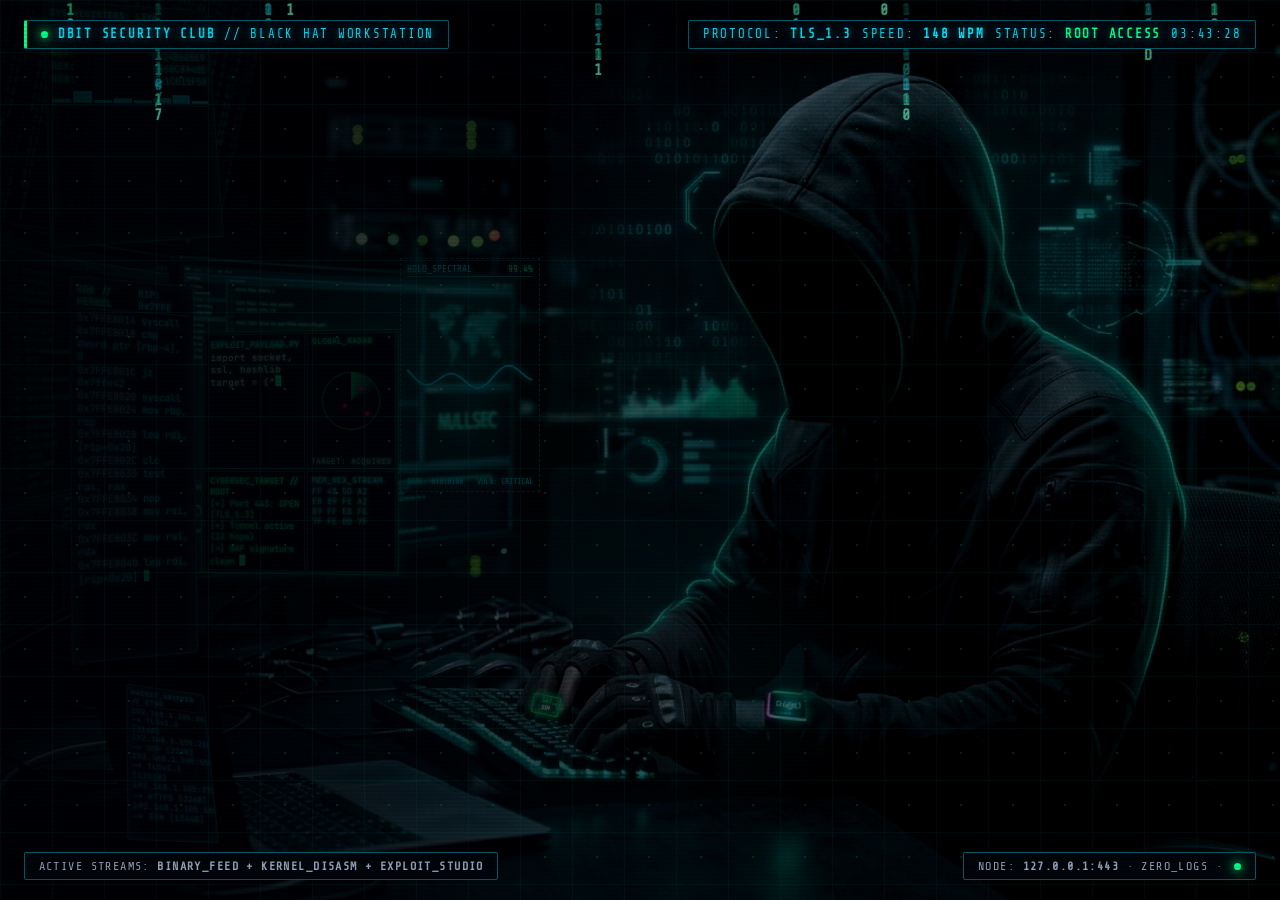
==== CyberSecurity-Live-Wallpaper/index.html @ 263ac27f "add extra  yseful themes" ====
<!DOCTYPE html>
<html lang="en">
<head>
  <meta charset="UTF-8">
  <meta name="viewport" content="width=device-width, initial-scale=1.0">
  <title>Cyber Security Club - Master Black Hat Workstation Live Wallpaper</title>
  <link rel="preconnect" href="https://fonts.googleapis.com">
  <link rel="preconnect" href="https://fonts.gstatic.com" crossorigin>
  <link href="https://fonts.googleapis.com/css2?family=JetBrains+Mono:wght@400;600;700;800&family=Share+Tech+Mono&display=swap" rel="stylesheet">
  <style>
    * {
      box-sizing: border-box;
      margin: 0;
      padding: 0;
    }

    html, body {
      width: 100%;
      height: 100%;
      overflow: hidden;
      background-color: #010306;
      font-family: 'Share Tech Mono', 'JetBrains Mono', 'Consolas', monospace;
      color: #e5f3f8;
      user-select: none;
    }

    /* 1. Base Layer: Dark Hacker Background */
    .hacker-backdrop {
      position: fixed;
      inset: 0;
      z-index: 1;
      background: url('hacker.jpg') no-repeat center center;
      background-size: cover;
      filter: brightness(0.92) contrast(1.12);
    }

    /* 2. Monitor Glow Reflection onto Hacker & Desk */
    .screen-ambient-glow {
      position: fixed;
      inset: 0;
      z-index: 2;
      pointer-events: none;
      background: radial-gradient(ellipse 42% 38% at 24% 45%, rgba(0, 255, 170, 0.12), transparent 75%),
                  radial-gradient(ellipse 32% 28% at 46% 76%, rgba(0, 229, 255, 0.15), transparent 70%);
      animation: ambient-flicker 2.8s infinite ease-in-out alternate;
    }

    @keyframes ambient-flicker {
      0% { opacity: 0.70; }
      40% { opacity: 0.95; }
      75% { opacity: 0.80; }
      100% { opacity: 1.0; }
    }

    /* 3. Screen Overlays (Live Active Screens) */
    .screen-overlay {
      position: absolute;
      pointer-events: none;
      overflow: hidden;
      z-index: 3;
      font-family: 'Consolas', 'JetBrains Mono', monospace;
      line-height: 1.25;
      color: #00ff88;
      text-shadow: 0 0 4px #00ff88;
      border-radius: 2px;
    }

    /* --- Screen A: Top-Left Monitor (Waterfall binary + registers) --- */
    #screen-top-left {
      top: 0.0%;
      left: 3.63%;
      width: 13.81%;
      height: 26.69%;
      transform: perspective(600px) rotateY(18deg) rotateX(10deg);
      background: rgba(1, 10, 14, 0.92);
      border: 1px solid rgba(0, 255, 136, 0.35);
      font-size: 0.65rem;
      padding: 0.3rem;
      box-shadow: inset 0 0 15px rgba(0, 255, 136, 0.25);
    }

    /* Audio / Frequency wave bars */
    .wave-bars {
      display: flex;
      gap: 2px;
      height: 16px;
      align-items: flex-end;
      margin-top: 4px;
      border-bottom: 1px solid rgba(0, 229, 255, 0.3);
      padding-bottom: 2px;
    }

    .wave-bar {
      flex: 1;
      background: #00e5ff;
      height: 30%;
      transition: height 0.08s ease;
    }

    /* --- Screen B: Left Curved Monitor (Live Disassembly & Kernel Trace) --- */
    #screen-main-left {
      top: 30.99%;
      left: 5.45%;
      width: 10.17%;
      height: 41.93%;
      transform: perspective(600px) rotateY(16deg) rotateX(2deg);
      background: rgba(1, 8, 12, 0.94);
      border: 1px solid rgba(0, 229, 255, 0.4);
      font-size: 0.64rem;
      padding: 0.35rem;
      color: #00e5ff;
      text-shadow: 0 0 5px #00e5ff;
      box-shadow: inset 0 0 18px rgba(0, 229, 255, 0.25);
    }

    /* --- Screen C: Center Main Monitor directly in front of Hacker --- */
    #screen-main-center {
      top: 36.72%;
      left: 15.62%;
      width: 15.48%;
      height: 27.08%;
      transform: perspective(800px) rotateY(-5deg) rotateX(1deg);
      background: rgba(1, 8, 14, 0.96);
      border: 1px solid rgba(0, 255, 136, 0.45);
      display: grid;
      grid-template-columns: 1.15fr 1fr;
      grid-template-rows: 1.15fr 0.85fr;
      gap: 2px;
      padding: 2px;
      box-shadow: inset 0 0 25px rgba(0, 255, 136, 0.3), 0 0 15px rgba(0, 229, 255, 0.2);
    }

    .monitor-pane {
      background: rgba(2, 12, 18, 0.90);
      border: 1px solid rgba(0, 229, 255, 0.25);
      overflow: hidden;
      padding: 0.3rem;
      font-size: 0.58rem;
      position: relative;
    }

    /* Radar Map Pane */
    .radar-pane {
      position: relative;
      display: flex;
      flex-direction: column;
      align-items: center;
      justify-content: center;
    }

    .radar-sweep-circle {
      position: relative;
      width: 58px;
      height: 58px;
      border: 1px solid rgba(0, 255, 136, 0.5);
      border-radius: 50%;
    }

    .radar-beam {
      position: absolute;
      inset: 0;
      border-radius: 50%;
      background: conic-gradient(from 0deg, rgba(0, 255, 136, 0.65) 0deg, transparent 70deg, transparent 360deg);
      animation: radar-spin 2.0s linear infinite;
    }

    @keyframes radar-spin {
      to { transform: rotate(360deg); }
    }

    .radar-blip {
      position: absolute;
      width: 4px;
      height: 4px;
      border-radius: 50%;
      background: #ff0055;
      box-shadow: 0 0 8px #ff0055;
      animation: blink-blip 1.1s infinite ease-in-out;
    }

    @keyframes blink-blip {
      0%, 100% { opacity: 1; transform: scale(1.2); }
      50% { opacity: 0.2; transform: scale(0.8); }
    }

    /* Attack Console Terminal Pane */
    .attack-pane {
      grid-column: 1 / 2;
      font-size: 0.56rem;
      color: #00ff88;
      background: rgba(1, 6, 10, 0.96);
    }

    /* Hex Dump Memory Pane */
    .hex-pane {
      grid-column: 2 / 3;
      font-size: 0.54rem;
      color: #38bdf8;
      background: rgba(1, 7, 12, 0.96);
      line-height: 1.15;
    }

    /* --- Screen D: Desk Laptop Screen (Wireshark Packet Feed) --- */
    #screen-laptop {
      top: 74.87%;
      left: 9.81%;
      width: 6.90%;
      height: 18.88%;
      transform: perspective(450px) rotateX(28deg) rotateY(17deg) rotateZ(-3deg);
      background: rgba(1, 9, 14, 0.96);
      border: 1px solid rgba(0, 229, 255, 0.45);
      font-size: 0.52rem;
      padding: 0.25rem;
      color: #38bdf8;
      text-shadow: 0 0 4px #00e5ff;
      box-shadow: inset 0 0 12px rgba(0, 229, 255, 0.35);
    }

    /* --- Screen E: Floating Holographic HUD in front of Hacker's Chest --- */
    #screen-hologram {
      position: absolute;
      top: 28.65%;
      left: 31.25%;
      width: 10.90%;
      height: 26.04%;
      z-index: 4;
      pointer-events: none;
      overflow: hidden;
      display: flex;
      flex-direction: column;
      justify-content: space-between;
      padding: 0.35rem;
      background: radial-gradient(ellipse at center, rgba(0, 229, 255, 0.08), transparent 75%);
      border: 1px dashed rgba(0, 229, 255, 0.4);
      color: #00e5ff;
      text-shadow: 0 0 6px rgba(0, 229, 255, 0.8);
      font-size: 0.58rem;
      backdrop-filter: blur(1px);
      animation: holo-float 3.2s infinite ease-in-out alternate;
    }

    @keyframes holo-float {
      0% { transform: translateY(0px); opacity: 0.88; }
      50% { transform: translateY(-2px); opacity: 1.0; }
      100% { transform: translateY(1.5px); opacity: 0.92; }
    }

    /* --- Hacker's Smartwatch Display on Right Wrist --- */
    #hacker-smartwatch {
      position: absolute;
      top: 77.2%;
      left: 41.6%;
      width: 2.2%;
      height: 2.2%;
      z-index: 6;
      pointer-events: none;
      display: flex;
      flex-direction: column;
      align-items: center;
      justify-content: center;
      background: rgba(0, 255, 170, 0.25);
      border: 1px solid #00ff88;
      border-radius: 2px;
      box-shadow: 0 0 8px #00ff88, inset 0 0 4px #00ff88;
      transform: rotate(12deg);
      font-size: 0.38rem;
      font-weight: bold;
      color: #ffffff;
      text-shadow: 0 0 4px #00ff88;
      line-height: 1.1;
      animation: watch-pulse 1.4s infinite ease-in-out alternate;
    }

    @keyframes watch-pulse {
      0% { box-shadow: 0 0 6px #00ff88; }
      100% { box-shadow: 0 0 14px #00ff88; }
    }

    /* 4. Active Typing: Continuously Moving Fingers on Keyboard Canvas */
    #hacker-hands-canvas {
      position: absolute;
      top: 66.41%;
      left: 36.34%;
      width: 20.35%;
      height: 22.14%;
      z-index: 5;
      pointer-events: none;
      /* Micro-displacement physical recoil animation */
      animation: continuous-hand-recoil 0.14s infinite alternate ease-in-out;
    }

    @keyframes continuous-hand-recoil {
      0% { transform: translateY(0px) rotate(0deg); }
      35% { transform: translateY(-0.7px) rotate(-0.08deg); }
      70% { transform: translateY(0.5px) rotate(0.1deg); }
      100% { transform: translateY(-0.3px) rotate(0deg); }
    }

    /* Mechanical keycaps glow canvas right under the fingers */
    #keyboard-lighting-canvas {
      position: absolute;
      top: 66.41%;
      left: 36.34%;
      width: 20.35%;
      height: 22.14%;
      z-index: 4;
      pointer-events: none;
      mix-blend-mode: screen;
    }

    /* 5. Left Desktop Icon Protection Vignette */
    .desktop-shadow {
      position: fixed;
      inset: 0;
      z-index: 7;
      pointer-events: none;
      background: linear-gradient(90deg, rgba(1, 4, 7, 0.85) 0%, rgba(1, 4, 7, 0.48) 32%, transparent 60%);
    }

    /* 6. Clearly Visible Tactical Cyber Gridlines */
    .cyber-gridlines {
      position: fixed;
      inset: 0;
      z-index: 8;
      pointer-events: none;
      background-image:
        linear-gradient(rgba(0, 229, 255, 0.12) 1px, transparent 1px),
        linear-gradient(90deg, rgba(0, 229, 255, 0.12) 1px, transparent 1px);
      background-size: 52px 52px;
      opacity: 0.85;
    }

    .cyber-gridlines::before {
      content: '';
      position: absolute;
      inset: 0;
      background-image: radial-gradient(rgba(0, 255, 136, 0.40) 1.5px, transparent 1.5px);
      background-size: 52px 52px;
      background-position: -1px -1px;
    }

    /* 7. Full-Screen Binary & English Matrix Rain (Eye-Friendly Dark Mode) */
    #matrix-canvas {
      position: fixed;
      inset: 0;
      z-index: 9;
      display: block;
      width: 100vw;
      height: 100vh;
      pointer-events: none;
      opacity: 0.65;
    }

    /* 8. Top & Bottom HUD Telemetry */
    .hud-header {
      position: fixed;
      top: 1.25rem;
      left: 1.5rem;
      right: 1.5rem;
      z-index: 10;
      display: flex;
      justify-content: space-between;
      align-items: center;
      pointer-events: none;
      font-size: 0.78rem;
      letter-spacing: 0.14em;
      text-transform: uppercase;
      color: rgba(0, 229, 255, 0.92);
      text-shadow: 0 0 10px rgba(0, 229, 255, 0.5);
    }

    .hud-box {
      display: flex;
      align-items: center;
      gap: 0.65rem;
      padding: 0.4rem 0.85rem;
      background: rgba(2, 6, 12, 0.88);
      border: 1px solid rgba(0, 229, 255, 0.38);
      border-radius: 2px;
      backdrop-filter: blur(10px);
    }

    .hud-box.left-accent {
      border-left: 3px solid #00ff88;
    }

    .hud-footer {
      position: fixed;
      bottom: 1.25rem;
      left: 1.5rem;
      right: 1.5rem;
      z-index: 10;
      display: flex;
      justify-content: space-between;
      align-items: center;
      pointer-events: none;
      font-size: 0.74rem;
      letter-spacing: 0.12em;
      color: #94a3b8;
    }

    .beacon-dot {
      display: inline-block;
      width: 7px;
      height: 7px;
      border-radius: 50%;
      background: #00ff88;
      box-shadow: 0 0 10px #00ff88, 0 0 20px #00ff88;
      animation: pulse-beacon 1.8s infinite ease-in-out;
    }

    @keyframes pulse-beacon {
      0%, 100% { opacity: 1; transform: scale(1); }
      50% { opacity: 0.35; transform: scale(0.75); }
    }

    .scanlines {
      position: fixed;
      inset: 0;
      z-index: 11;
      pointer-events: none;
      background: linear-gradient(rgba(18, 16, 16, 0) 50%, rgba(0, 0, 0, 0.22) 50%);
      background-size: 100% 4px;
      opacity: 0.38;
    }

    /* Screen Blinking Cursor */
    .cursor-blink {
      display: inline-block;
      width: 6px;
      height: 11px;
      background: #00ff88;
      vertical-align: -1px;
      animation: blink 0.8s infinite;
    }

    @keyframes blink {
      0%, 49% { opacity: 1; }
      50%, 100% { opacity: 0; }
    }
  </style>
</head>
<body>
  <!-- 1. Background Image -->
  <div class="hacker-backdrop"></div>

  <!-- 2. Dynamic Ambient Monitor Light Flicker -->
  <div class="screen-ambient-glow"></div>

  <!-- 3. Screen A: Top-Left Vertical Screen (Waterfall binary & registers) -->
  <div class="screen-overlay" id="screen-top-left">
    <div style="color:#00e5ff; font-weight:bold; border-bottom:1px solid rgba(0,229,255,0.4); margin-bottom:2px; font-size:0.60rem;">
      SYS_REGISTERS: LIVE
    </div>
    <div id="screen-top-left-content"></div>
    <div class="wave-bars" id="audio-wave-bars">
      <div class="wave-bar"></div>
      <div class="wave-bar"></div>
      <div class="wave-bar"></div>
      <div class="wave-bar"></div>
      <div class="wave-bar"></div>
      <div class="wave-bar"></div>
      <div class="wave-bar"></div>
      <div class="wave-bar"></div>
    </div>
  </div>

  <!-- 4. Screen B: Left Curved Monitor (Assembly Disassembly & Memory Trace) -->
  <div class="screen-overlay" id="screen-main-left">
    <div style="color:#00ff88; font-weight:bold; border-bottom:1px solid rgba(0,255,136,0.4); margin-bottom:3px; display:flex; justify-content:space-between; font-size:0.62rem;">
      <span>GDB // KERNEL</span>
      <span style="color:#38bdf8;">RIP: 0x7FFE</span>
    </div>
    <div id="screen-disasm-content"></div>
  </div>

  <!-- 5. Screen C: Center Main Monitor directly in front of Hacker -->
  <div class="screen-overlay" id="screen-main-center">
    <!-- Top-Left: Live Python/C Exploit Code -->
    <div class="monitor-pane">
      <div style="color:#00e5ff; font-weight:bold; font-size:0.56rem; margin-bottom:2px;">EXPLOIT_PAYLOAD.PY</div>
      <div id="screen-code-content" style="color:#f8fafc; font-size:0.58rem;"></div>
    </div>

    <!-- Top-Right: Target Radar & Coordinates -->
    <div class="monitor-pane radar-pane">
      <div style="position:absolute; top:2px; left:4px; font-size:0.52rem; color:#00ff88;">GLOBAL_RADAR</div>
      <div class="radar-sweep-circle">
        <div class="radar-beam"></div>
        <div class="radar-blip" style="top:25%; left:65%;"></div>
        <div class="radar-blip" style="top:55%; left:35%; animation-delay:0.5s;"></div>
        <div class="radar-blip" style="top:70%; left:75%; animation-delay:0.9s;"></div>
      </div>
      <div style="position:absolute; bottom:2px; font-size:0.50rem; color:#94a3b8;">TARGET: ACQUIRED</div>
    </div>

    <!-- Bottom-Left: Attack Console & Root Shell Feed -->
    <div class="monitor-pane attack-pane">
      <div style="color:#00ff88; font-weight:bold; font-size:0.54rem; margin-bottom:1px;">CYBERSEC_TARGET // ROOT</div>
      <div id="screen-attack-content"></div>
    </div>

    <!-- Bottom-Right: Live Hex Dump Stream -->
    <div class="monitor-pane hex-pane">
      <div style="color:#38bdf8; font-weight:bold; font-size:0.52rem; margin-bottom:1px;">MEM_HEX_STREAM</div>
      <div id="screen-hex-content"></div>
    </div>
  </div>

  <!-- 6. Screen D: Desk Laptop Screen (Wireshark Packet Feed) -->
  <div class="screen-overlay" id="screen-laptop">
    <div style="color:#38bdf8; font-weight:bold; font-size:0.50rem; border-bottom:1px solid rgba(56,189,248,0.4); margin-bottom:2px;">
      PACKET_SNIFFER // ETH0
    </div>
    <div id="screen-packet-content"></div>
  </div>

  <!-- 7. Screen E: Floating Cyan Hologram in Front of Hacker's Chest -->
  <div id="screen-hologram">
    <div style="display:flex; justify-content:space-between; border-bottom:1px solid rgba(0,229,255,0.4); padding-bottom:2px;">
      <span>HOLO_SPECTRAL</span>
      <span style="color:#00ff88;">99.4%</span>
    </div>
    <canvas id="holo-wave-canvas" width="120" height="40" style="width:100%; height:40px;"></canvas>
    <div style="font-size:0.52rem; display:flex; justify-content:space-between;">
      <span>NODE: 01010100</span>
      <span>VULN: CRITICAL</span>
    </div>
  </div>

  <!-- 8. Hacker's Smartwatch Display on Right Wrist -->
  <div id="hacker-smartwatch">
    <span style="font-size:0.42rem; color:#00ff88;" id="watch-bpm">138</span>
    <span>BPM</span>
  </div>

  <!-- 9. Mechanical Keycaps Under-Glow Canvas -->
  <canvas id="keyboard-lighting-canvas"></canvas>

  <!-- 10. Active Typing: Continuously Moving Fingers on Keyboard Canvas -->
  <canvas id="hacker-hands-canvas" width="280" height="170"></canvas>

  <!-- 11. Left Vignette Shadow for Desktop Icons -->
  <div class="desktop-shadow"></div>

  <!-- 12. Clearly Visible Cyber Gridlines -->
  <div class="cyber-gridlines"></div>

  <!-- 13. Scanlines Filter -->
  <div class="scanlines"></div>

  <!-- 14. Full-Screen Binary & English Matrix Rain -->
  <canvas id="matrix-canvas"></canvas>

  <!-- 15. Top Telemetry Header -->
  <header class="hud-header">
    <div class="hud-box left-accent">
      <span class="beacon-dot"></span>
      <span><strong>DBIT SECURITY CLUB</strong> // BLACK HAT WORKSTATION</span>
    </div>
    <div class="hud-box">
      <span>PROTOCOL: <strong>TLS_1.3</strong></span>
      <span>SPEED: <strong id="hud-wpm" style="color:#00e5ff;">148 WPM</strong></span>
      <span>STATUS: <strong style="color:#00ff88;">ROOT ACCESS</strong></span>
      <span id="hud-clock">00:00:00</span>
    </div>
  </header>

  <!-- 16. Bottom Telemetry Footer -->
  <footer class="hud-footer">
    <div class="hud-box">
      <span>ACTIVE STREAMS: <strong>BINARY_FEED + KERNEL_DISASM + EXPLOIT_STUDIO</strong></span>
    </div>
    <div class="hud-box">
      <span>NODE: <strong>127.0.0.1:443</strong> · ZERO_LOGS · <span class="beacon-dot" style="margin-left:4px;"></span></span>
    </div>
  </footer>

  <script>
    (function () {
      /* ==============================================================
         1. REAL-TIME CLOCK & HUD TELEMETRY
         ============================================================== */
      const clockEl = document.getElementById('hud-clock');
      const wpmEl = document.getElementById('hud-wpm');
      const watchBpmEl = document.getElementById('watch-bpm');

      function updateClock() {
        const now = new Date();
        const h = String(now.getHours()).padStart(2, '0');
        const m = String(now.getMinutes()).padStart(2, '0');
        const s = String(now.getSeconds()).padStart(2, '0');
        if (clockEl) clockEl.textContent = h + ':' + m + ':' + s;

        // Subtle variation in typing speed & heart rate
        if (wpmEl && Math.random() < 0.25) {
          wpmEl.textContent = (140 + Math.floor(Math.random() * 22)) + ' WPM';
        }
        if (watchBpmEl && Math.random() < 0.3) {
          watchBpmEl.textContent = (130 + Math.floor(Math.random() * 14));
        }
      }
      setInterval(updateClock, 1000);
      updateClock();

      /* ==============================================================
         2. SCREEN A: TOP-LEFT SYSTEM REGISTERS & EQUALIZER
         ============================================================== */
      const topLeftEl = document.getElementById('screen-top-left-content');
      const waveBars = document.querySelectorAll('.wave-bar');
      const registers = ['RAX', 'RBX', 'RCX', 'RDX', 'RSI', 'RDI', 'RBP', 'RSP', 'R08', 'R09', 'R10', 'CR0'];

      function updateRegisters() {
        if (!topLeftEl) return;
        let html = '';
        for (let i = 0; i < 5; i++) {
          const reg = registers[Math.floor(Math.random() * registers.length)];
          const val = '0x' + Math.floor(Math.random() * 0xFFFFFFFF).toString(16).toUpperCase().padStart(8, '0');
          html += '<div style="display:flex; justify-content:space-between;"><span>' + reg + ':</span><span style="color:#38bdf8;">' + val + '</span></div>';
        }
        topLeftEl.innerHTML = html;

        // Animate wave bars
        waveBars.forEach(b => {
          b.style.height = (20 + Math.random() * 75) + '%';
        });
      }
      setInterval(updateRegisters, 150);

      /* ==============================================================
         3. SCREEN B: MAIN-LEFT GDB DISASSEMBLY TRACE (FAST SCROLL)
         ============================================================== */
      const disasmEl = document.getElementById('screen-disasm-content');
      const asmOpcodes = [
        'mov rax, [rbp-8]', 'test rax, rax', 'jz 0x7ffe42', 'call security_chk',
        'sub rsp, 0x40', 'xor eax, eax', 'lea rdi, [rip+0x20]', 'mov [rsp+8], rdx',
        'cmp dword ptr [rbp-4], 0', 'jne bypass_fw', 'nop', 'syscall',
        'push rbp', 'mov rbp, rsp', 'and esp, 0xFFFFFFF0', 'ret',
        'mov rsi, rdx', 'test rsi, rsi', 'int 0x80', 'clc'
      ];
      let disasmLines = [];
      let baseAddr = 0x7FFE8000;

      function updateDisasm() {
        if (!disasmEl) return;
        baseAddr += 4;
        const op = asmOpcodes[Math.floor(Math.random() * asmOpcodes.length)];
        disasmLines.push('<span style="color:#94a3b8;">0x' + baseAddr.toString(16).toUpperCase() + '</span> ' + op);
        if (disasmLines.length > 12) disasmLines.shift();
        disasmEl.innerHTML = disasmLines.join('<br>') + ' <span class="cursor-blink"></span>';
      }
      setInterval(updateDisasm, 110);

      /* ==============================================================
         4. SCREEN C: CENTER EXPLOIT CODE & ATTACK TERMINAL
         ============================================================== */
      const codeEl = document.getElementById('screen-code-content');
      const codeSnippets = [
        'import socket, ssl, hashlib',
        'target = ("10.0.0.1", 443)',
        'payload = b"\\x90" * 64 + shellcode',
        's = socket.socket(socket.AF_INET)',
        's.connect(target)',
        's.sendall(payload)',
        'resp = s.recv(4096)',
        'if b"ROOT_OK" in resp:',
        '    spawn_pty_shell(s)',
        '# ZERO_DAY VECTOR DEPLOYED',
        'print("[+] ROOT SHELL GRANTED")'
      ];
      let currentCodeIndex = 0;
      let currentCodeChar = 0;
      let displayedCode = [];

      function typeCode() {
        if (!codeEl) return;
        const currentLine = codeSnippets[currentCodeIndex];
        if (currentCodeChar < currentLine.length) {
          currentCodeChar++;
          let text = displayedCode.slice(-4).join('<br>') + (displayedCode.length ? '<br>' : '') +
                     currentLine.substring(0, currentCodeChar) + '<span class="cursor-blink"></span>';
          codeEl.innerHTML = text;
        } else {
          displayedCode.push(currentLine);
          currentCodeChar = 0;
          currentCodeIndex = (currentCodeIndex + 1) % codeSnippets.length;
          if (displayedCode.length > 5) displayedCode.shift();
        }
      }
      // Code types rapidly in sync with hacker fingers
      setInterval(typeCode, 42);

      // Attack Console Feed
      const attackEl = document.getElementById('screen-attack-content');
      const attackLogs = [
        '[+] Port 443: OPEN [TLS_1.3]',
        '[+] Injecting heap spray...',
        '[+] ASLR bypass: 0x7fff92b0',
        '[!] SHELLCODE EXECUTED',
        '[#] UID=0 (root) acquired',
        '[*] Exfiltrating /etc/shadow',
        '[+] Tunnel active (12 hops)',
        '[>] WAF signature clean',
        '[#] Target compromised'
      ];
      let attackLines = [];
      function updateAttack() {
        if (!attackEl) return;
        const log = attackLogs[Math.floor(Math.random() * attackLogs.length)];
        attackLines.push(log);
        if (attackLines.length > 3) attackLines.shift();
        attackEl.innerHTML = attackLines.join('<br>') + ' <span class="cursor-blink"></span>';
      }
      setInterval(updateAttack, 280);

      // Hex Memory Stream
      const hexEl = document.getElementById('screen-hex-content');
      const hexHex = ['90', 'FF', '00', 'C4', 'A2', 'E8', '48', '89', 'E5', '5D', 'C3', '7F', 'FE', 'B8'];
      function updateHex() {
        if (!hexEl) return;
        let lines = [];
        for (let r = 0; r < 4; r++) {
          let line = '';
          for (let c = 0; c < 4; c++) {
            line += hexHex[Math.floor(Math.random() * hexHex.length)] + ' ';
          }
          lines.push(line.trim());
        }
        hexEl.innerHTML = lines.join('<br>');
      }
      setInterval(updateHex, 90);

      /* ==============================================================
         5. SCREEN D: LAPTOP SCREEN PACKET SNIFFER
         ============================================================== */
      const packetEl = document.getElementById('screen-packet-content');
      const packetProtocols = ['TCP', 'TLSv1.3', 'SSH', 'DNS', 'HTTPS', 'UDP'];
      let packetLines = [];
      function updatePackets() {
        if (!packetEl) return;
        const proto = packetProtocols[Math.floor(Math.random() * packetProtocols.length)];
        const len = Math.floor(Math.random() * 1400) + 64;
        const port = Math.floor(Math.random() * 40000) + 1024;
        packetLines.push('192.168.1.105:' + port + ' -> ' + proto + ' [' + len + 'B]');
        if (packetLines.length > 5) packetLines.shift();
        packetEl.innerHTML = packetLines.join('<br>');
      }
      setInterval(updatePackets, 140);

      /* ==============================================================
         6. SCREEN E: FLOATING CYAN HOLOGRAPHIC WAVEFORM
         ============================================================== */
      const holoCanvas = document.getElementById('holo-wave-canvas');
      const holoCtx = holoCanvas ? holoCanvas.getContext('2d') : null;
      let holoPhase = 0;

      function renderHoloWave() {
        if (!holoCtx) return;
        holoCtx.clearRect(0, 0, holoCanvas.width, holoCanvas.height);
        holoCtx.strokeStyle = '#00e5ff';
        holoCtx.lineWidth = 1.5;
        holoCtx.shadowColor = '#00e5ff';
        holoCtx.shadowBlur = 6;
        holoCtx.beginPath();

        const w = holoCanvas.width;
        const h = holoCanvas.height;
        const midY = h / 2;

        for (let x = 0; x < w; x++) {
          const y = midY + Math.sin(x * 0.12 + holoPhase) * 8 + Math.cos(x * 0.05 - holoPhase * 1.5) * 5;
          if (x === 0) holoCtx.moveTo(x, y);
          else holoCtx.lineTo(x, y);
        }
        holoCtx.stroke();
        holoCtx.shadowBlur = 0;
        holoPhase += 0.15;
      }
      setInterval(renderHoloWave, 40);

      /* ==============================================================
         7. HACKER FINGERS CONTINUOUSLY MOVING ON KEYBOARD
         ============================================================== */
      const handsCanvas = document.getElementById('hacker-hands-canvas');
      const handsCtx = handsCanvas ? handsCanvas.getContext('2d') : null;

      const keyCanvas = document.getElementById('keyboard-lighting-canvas');
      const keyCtx = keyCanvas ? keyCanvas.getContext('2d') : null;

      function resizeLightingCanvas() {
        if (keyCanvas && handsCanvas) {
          keyCanvas.width = handsCanvas.offsetWidth;
          keyCanvas.height = handsCanvas.offsetHeight;
        }
      }
      window.addEventListener('resize', resizeLightingCanvas);
      resizeLightingCanvas();

      // Load 8-frame seamless typing spritesheet
      const handsSprite = new Image();
      handsSprite.src = 'hacker_hands_spritesheet.png';

      const FRAME_WIDTH = 280;
      const FRAME_HEIGHT = 170;
      const TOTAL_FRAMES = 8;
      let currentFrame = 0;

      // Key illumination coordinates corresponding to finger strike in each frame
      // Frame coordinates in (280 x 170) space
      const frameKeyStrikes = [
        [], // Frame 0: rest
        [{ x: 102, y: 102, color: '0, 255, 170' }], // Frame 1: Left Index
        [{ x: 76, y: 92, color: '0, 229, 255' }],  // Frame 2: Left Mid
        [{ x: 58, y: 86, color: '0, 255, 170' }, { x: 128, y: 128, color: '0, 229, 255' }], // Frame 3: Left Ring + Right Index
        [{ x: 144, y: 114, color: '0, 255, 170' }, { x: 148, y: 138, color: '0, 229, 255' }], // Frame 4: Right Mid + Thumb
        [{ x: 42, y: 82, color: '0, 229, 255' }, { x: 172, y: 104, color: '0, 255, 170' }], // Frame 5: Left Pinky + Right Ring
        [{ x: 102, y: 102, color: '0, 229, 255' }, { x: 128, y: 128, color: '0, 255, 170' }], // Frame 6: Alternating strike
        [{ x: 144, y: 114, color: '0, 229, 255' }]  // Frame 7: Right Mid
      ];

      let keyLightFlares = [];

      // Continuous typing animation cycle (human high-speed typing cadence: 55-80ms per frame)
      function advanceTyping() {
        currentFrame = (currentFrame + 1) % TOTAL_FRAMES;

        // Render current hands frame
        if (handsCtx && handsSprite.complete && handsSprite.naturalWidth > 0) {
          handsCtx.clearRect(0, 0, FRAME_WIDTH, FRAME_HEIGHT);
          handsCtx.drawImage(
            handsSprite,
            currentFrame * FRAME_WIDTH, 0, FRAME_WIDTH, FRAME_HEIGHT,
            0, 0, FRAME_WIDTH, FRAME_HEIGHT
          );
        }

        // Trigger key illumination sparks under the fingers
        const strikes = frameKeyStrikes[currentFrame];
        if (strikes && strikes.length > 0) {
          strikes.forEach(s => {
            keyLightFlares.push({
              x: s.x,
              y: s.y,
              radius: 4,
              maxRadius: 18 + Math.random() * 8,
              alpha: 0.95,
              color: s.color
            });
          });
        }

        // Next stroke with realistic keystroke timing variance (135 - 180 WPM)
        const nextDelay = 45 + Math.random() * 45;
        setTimeout(advanceTyping, nextDelay);
      }

      handsSprite.onload = function () {
        advanceTyping();
      };

      // If image is already cached
      if (handsSprite.complete) {
        advanceTyping();
      }

      // Render glowing mechanical keycaps rebound pulses
      function renderKeyLighting() {
        if (!keyCtx || !keyCanvas.width) {
          requestAnimationFrame(renderKeyLighting);
          return;
        }

        keyCtx.clearRect(0, 0, keyCanvas.width, keyCanvas.height);
        const scaleX = keyCanvas.width / FRAME_WIDTH;
        const scaleY = keyCanvas.height / FRAME_HEIGHT;

        for (let i = keyLightFlares.length - 1; i >= 0; i--) {
          const k = keyLightFlares[i];
          k.radius += 1.2;
          k.alpha -= 0.08;

          if (k.alpha <= 0) {
            keyLightFlares.splice(i, 1);
            continue;
          }

          const rx = k.x * scaleX;
          const ry = k.y * scaleY;
          const rRadius = k.radius * scaleX;

          const grad = keyCtx.createRadialGradient(rx, ry, 1, rx, ry, rRadius);
          grad.addColorStop(0, 'rgba(' + k.color + ', ' + k.alpha + ')');
          grad.addColorStop(0.5, 'rgba(' + k.color + ', ' + (k.alpha * 0.5) + ')');
          grad.addColorStop(1, 'rgba(' + k.color + ', 0)');

          keyCtx.fillStyle = grad;
          keyCtx.beginPath();
          keyCtx.arc(rx, ry, rRadius, 0, Math.PI * 2);
          keyCtx.fill();
        }

        requestAnimationFrame(renderKeyLighting);
      }
      renderKeyLighting();

      /* ==============================================================
         8. FULL-SCREEN BINARY & ENGLISH MATRIX RAIN
         ============================================================== */
      const mCanvas = document.getElementById('matrix-canvas');
      const mCtx = mCanvas.getContext('2d');
      if (!mCtx) return;

      const BINARY_CHARS = ['0', '1', '0', '1', '0', '1', '1', '0'];
      const HEX_CHARS = ['0', '1', '2', '3', '4', '5', '6', '7', '8', '9', 'A', 'B', 'C', 'D', 'E', 'F'];
      const SYMBOLS = ['$', '#', '*', '+', '-', '<', '>', '/', '_', ':', '|', '[', ']'];
      const CYBER_WORDS = [
        'ROOT', 'ACCESS', 'BREACH', 'CIPHER', 'KERNEL', 'PAYLOAD',
        'DECRYPT', 'EXPLOIT', 'BUFFER', 'OVERFLOW', 'SOCKET', 'PACKET',
        'INTRUSION', 'FIREWALL', 'SECURITY', 'DBIT', 'AUTH', 'HASH',
        'SHA256', 'ZERO_DAY', 'STEALTH', 'SSH', 'PORT', 'NODE', 'VULN'
      ];

      const fontSize = 15;
      const colSpacing = 22; // Clean spacing between columns for high legibility
      let mWidth = 0;
      let mHeight = 0;
      let columns = 0;
      let mDrops = [];
      let mActiveWords = []; // Holds { word: 'ROOT' } or null

      function resizeMatrix() {
        const dpr = Math.min(window.devicePixelRatio || 1, 2);
        mWidth = window.innerWidth;
        mHeight = window.innerHeight;
        mCanvas.width = Math.round(mWidth * dpr);
        mCanvas.height = Math.round(mHeight * dpr);
        mCanvas.style.width = mWidth + 'px';
        mCanvas.style.height = mHeight + 'px';
        mCtx.setTransform(dpr, 0, 0, dpr, 0, 0);

        columns = Math.floor(mWidth / colSpacing);
        mDrops = [];
        mActiveWords = [];
        for (let i = 0; i < columns; i++) {
          mDrops[i] = Math.floor(Math.random() * -45);
          mActiveWords[i] = null;
        }
      }

      function getRandomToken() {
        const r = Math.random();
        if (r < 0.74) return BINARY_CHARS[Math.floor(Math.random() * BINARY_CHARS.length)];
        if (r < 0.88) return HEX_CHARS[Math.floor(Math.random() * HEX_CHARS.length)];
        return SYMBOLS[Math.floor(Math.random() * SYMBOLS.length)];
      }

      function drawMatrix() {
        // Soft dark fade trail - eliminates eye strain and bloom
        mCtx.fillStyle = 'rgba(1, 4, 7, 0.20)';
        mCtx.fillRect(0, 0, mWidth, mHeight);
        mCtx.font = 'bold ' + fontSize + "px 'Share Tech Mono', 'JetBrains Mono', 'Consolas', monospace";

        for (let i = 0; i < columns; i++) {
          const x = i * colSpacing;
          const dropRow = mDrops[i];
          const y = dropRow * fontSize;

          // Occasionally trigger a distinct, readable cybersecurity word
          if (!mActiveWords[i] && Math.random() < 0.012 && dropRow > 0) {
            const w = CYBER_WORDS[Math.floor(Math.random() * CYBER_WORDS.length)];
            mActiveWords[i] = w;
          }

          if (mActiveWords[i]) {
            // RENDER DISTINCT READABLE ENGLISH WORD DESCENDING VERTICALLY
            const word = mActiveWords[i];
            const wLen = word.length;

            for (let cIdx = 0; cIdx < wLen; cIdx++) {
              const charRow = dropRow - (wLen - 1 - cIdx);
              const charY = charRow * fontSize;

              if (charY >= 0 && charY <= mHeight + fontSize) {
                const isWordHead = (cIdx === wLen - 1);
                // Clear, comfortable cyber cyan - zero blinding glare
                mCtx.fillStyle = isWordHead ? '#38bdf8' : '#0ea5e9';
                mCtx.shadowColor = 'rgba(56, 189, 248, 0.45)';
                mCtx.shadowBlur = 3;
                mCtx.fillText(word[cIdx], x, charY);
                mCtx.shadowBlur = 0;
              }
            }

            // Soft trailing binary trail above the word
            for (let t = 1; t <= 6; t++) {
              const trailRow = dropRow - wLen - t;
              const trailY = trailRow * fontSize;
              if (trailY >= 0 && trailY <= mHeight) {
                const alpha = (7 - t) / 7 * 0.35;
                mCtx.fillStyle = 'rgba(16, 185, 129, ' + alpha + ')';
                mCtx.fillText(getRandomToken(), x, trailY);
              }
            }
          } else {
            // RENDER EYE-FRIENDLY MUTED BINARY STREAM
            if (y >= -fontSize && y <= mHeight + fontSize) {
              // Gentle mint lead character (NOT harsh white)
              mCtx.fillStyle = '#6ee7b7';
              mCtx.shadowColor = 'rgba(52, 211, 153, 0.4)';
              mCtx.shadowBlur = 2;
              mCtx.fillText(getRandomToken(), x, y);
              mCtx.shadowBlur = 0;

              // Soft emerald trail 1
              if (dropRow > 1) {
                mCtx.fillStyle = 'rgba(16, 185, 129, 0.65)';
                mCtx.fillText(getRandomToken(), x, (dropRow - 1) * fontSize);
              }

              // Soft cyan trail 2
              if (dropRow > 2) {
                mCtx.fillStyle = 'rgba(14, 165, 233, 0.45)';
                mCtx.fillText(getRandomToken(), x, (dropRow - 2) * fontSize);
              }

              // Fading tail (dim green)
              for (let t = 3; t < 10; t++) {
                if (dropRow > t) {
                  const alpha = (10 - t) / 10 * 0.28;
                  mCtx.fillStyle = 'rgba(5, 150, 105, ' + alpha + ')';
                  mCtx.fillText(getRandomToken(), x, (dropRow - t) * fontSize);
                }
              }
            }
          }

          // Reset column when past bottom of viewport
          const resetThreshold = mActiveWords[i] ? (mHeight / fontSize + mActiveWords[i].length + 5) : (mHeight / fontSize + 10);
          if (dropRow > resetThreshold && Math.random() > 0.97) {
            mDrops[i] = Math.floor(Math.random() * -25);
            mActiveWords[i] = null;
          }
          mDrops[i]++;
        }

        // Smooth 52ms cadence - relaxed and pleasant on the eyes
        setTimeout(function () {
          requestAnimationFrame(drawMatrix);
        }, 52);
      }

      window.addEventListener('resize', resizeMatrix, { passive: true });
      resizeMatrix();
      drawMatrix();
    })();
  </script>
</body>
</html>
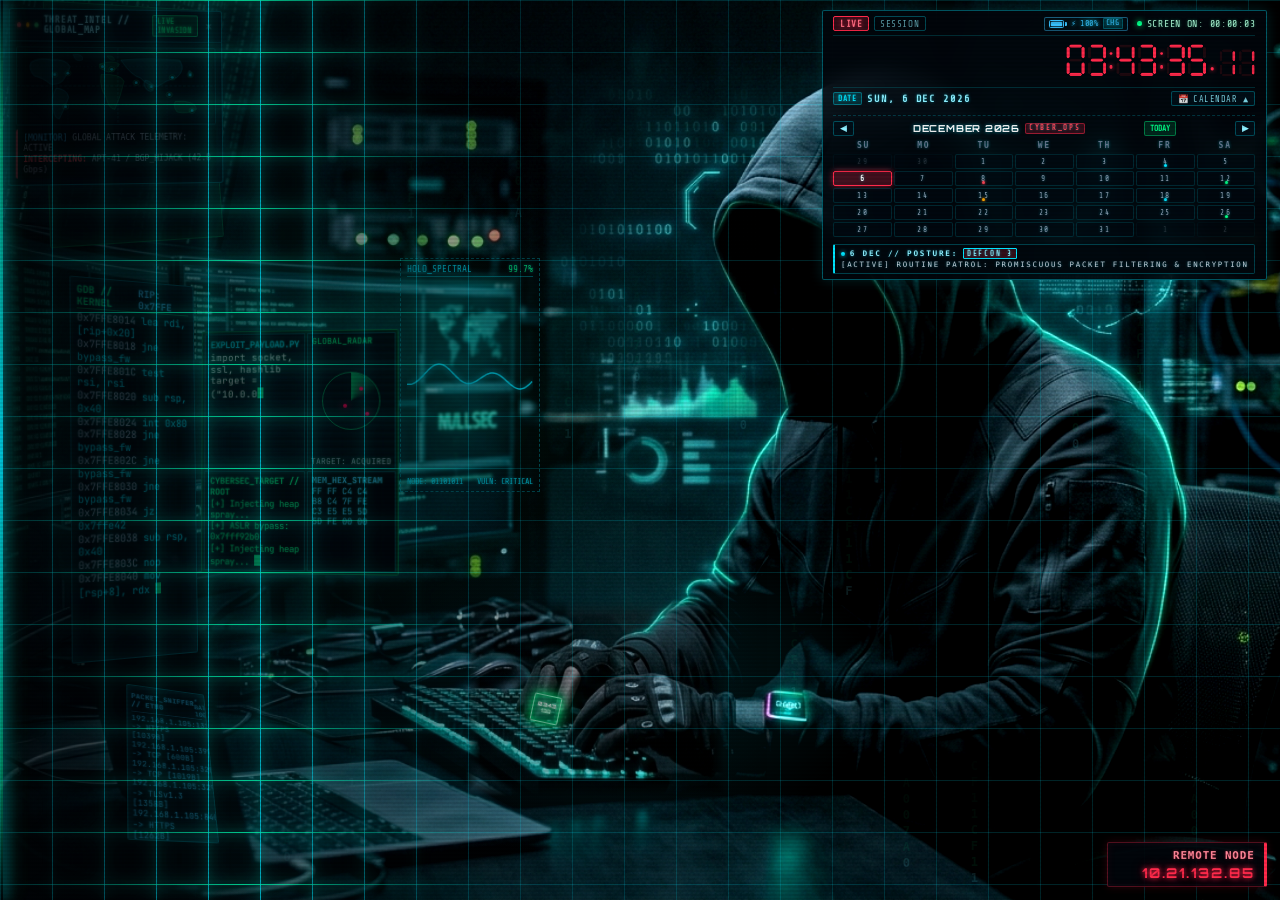
==== commit 73b64665: "Additions in wallpaper" ====
--- a/CyberSecurity-Live-Wallpaper/index.html
+++ b/CyberSecurity-Live-Wallpaper/index.html
@@ -3,10 +3,10 @@
 <head>
   <meta charset="UTF-8">
   <meta name="viewport" content="width=device-width, initial-scale=1.0">
-  <title>Cyber Security Club - Master Black Hat Workstation Live Wallpaper</title>
+  <title>Live Matrix Wallpaper</title>
   <link rel="preconnect" href="https://fonts.googleapis.com">
   <link rel="preconnect" href="https://fonts.gstatic.com" crossorigin>
-  <link href="https://fonts.googleapis.com/css2?family=JetBrains+Mono:wght@400;600;700;800&family=Share+Tech+Mono&display=swap" rel="stylesheet">
+  <link href="https://fonts.googleapis.com/css2?family=JetBrains+Mono:wght@400;600;700;800&family=Orbitron:wght@500;700&family=Share+Tech+Mono&display=swap" rel="stylesheet">
   <style>
     * {
       box-sizing: border-box;
@@ -31,7 +31,18 @@
       z-index: 1;
       background: url('hacker.jpg') no-repeat center center;
       background-size: cover;
-      filter: brightness(0.92) contrast(1.12);
+      filter: brightness(1.08) contrast(1.08);
+    }
+
+    .background-data-canvas {
+      position: fixed;
+      inset: 0;
+      z-index: 2;
+      width: 100vw;
+      height: 100vh;
+      pointer-events: none;
+      opacity: 0.22;
+      mix-blend-mode: screen;
     }
 
     /* 2. Monitor Glow Reflection onto Hacker & Desk */
@@ -61,7 +72,7 @@
       font-family: 'Consolas', 'JetBrains Mono', monospace;
       line-height: 1.25;
       color: #00ff88;
-      text-shadow: 0 0 4px #00ff88;
+      text-shadow: 0 0 2px rgba(0, 255, 136, 0.55);
       border-radius: 2px;
     }
 
@@ -77,6 +88,7 @@
       font-size: 0.65rem;
       padding: 0.3rem;
       box-shadow: inset 0 0 15px rgba(0, 255, 136, 0.25);
+      animation: monitor-top-drift 6s ease-in-out infinite;
     }
 
     /* Audio / Frequency wave bars */
@@ -109,8 +121,9 @@
       font-size: 0.64rem;
       padding: 0.35rem;
       color: #00e5ff;
-      text-shadow: 0 0 5px #00e5ff;
+      text-shadow: 0 0 2px rgba(0, 229, 255, 0.55);
       box-shadow: inset 0 0 18px rgba(0, 229, 255, 0.25);
+      animation: monitor-left-drift 7.5s ease-in-out infinite;
     }
 
     /* --- Screen C: Center Main Monitor directly in front of Hacker --- */
@@ -128,6 +141,7 @@
       gap: 2px;
       padding: 2px;
       box-shadow: inset 0 0 25px rgba(0, 255, 136, 0.3), 0 0 15px rgba(0, 229, 255, 0.2);
+      animation: monitor-center-drift 8s ease-in-out infinite;
     }
 
     .monitor-pane {
@@ -137,6 +151,9 @@
       padding: 0.3rem;
       font-size: 0.58rem;
       position: relative;
+      background-image: linear-gradient(to bottom, transparent 0, rgba(0, 229, 255, 0.035) 50%, transparent 100%);
+      background-size: 100% 8px;
+      animation: screen-refresh 2.8s linear infinite;
     }
 
     /* Radar Map Pane */
@@ -166,6 +183,31 @@
 
     @keyframes radar-spin {
       to { transform: rotate(360deg); }
+    }
+
+    @keyframes monitor-top-drift {
+      0%, 100% { transform: perspective(600px) rotateY(18deg) rotateX(10deg) translate(0, 0); }
+      50% { transform: perspective(600px) rotateY(18deg) rotateX(10deg) translate(0.5px, -1px); }
+    }
+
+    @keyframes monitor-left-drift {
+      0%, 100% { transform: perspective(600px) rotateY(16deg) rotateX(2deg) translate(0, 0); }
+      50% { transform: perspective(600px) rotateY(16deg) rotateX(2deg) translate(-0.5px, 1px); }
+    }
+
+    @keyframes monitor-center-drift {
+      0%, 100% { transform: perspective(800px) rotateY(-5deg) rotateX(1deg) translate(0, 0); }
+      50% { transform: perspective(800px) rotateY(-5deg) rotateX(1deg) translate(0.5px, 0.5px); }
+    }
+
+    @keyframes monitor-laptop-drift {
+      0%, 100% { transform: perspective(450px) rotateX(28deg) rotateY(17deg) rotateZ(-3deg) translate(0, 0); }
+      50% { transform: perspective(450px) rotateX(28deg) rotateY(17deg) rotateZ(-3deg) translate(0.5px, -0.5px); }
+    }
+
+    @keyframes screen-refresh {
+      from { background-position: 0 -8px; }
+      to { background-position: 0 8px; }
     }
 
     .radar-blip {
@@ -212,8 +254,9 @@
       font-size: 0.52rem;
       padding: 0.25rem;
       color: #38bdf8;
-      text-shadow: 0 0 4px #00e5ff;
+      text-shadow: 0 0 2px rgba(0, 229, 255, 0.55);
       box-shadow: inset 0 0 12px rgba(0, 229, 255, 0.35);
+      animation: monitor-laptop-drift 6.8s ease-in-out infinite;
     }
 
     /* --- Screen E: Floating Holographic HUD in front of Hacker's Chest --- */
@@ -233,7 +276,7 @@
       background: radial-gradient(ellipse at center, rgba(0, 229, 255, 0.08), transparent 75%);
       border: 1px dashed rgba(0, 229, 255, 0.4);
       color: #00e5ff;
-      text-shadow: 0 0 6px rgba(0, 229, 255, 0.8);
+      text-shadow: 0 0 3px rgba(0, 229, 255, 0.55);
       font-size: 0.58rem;
       backdrop-filter: blur(1px);
       animation: holo-float 3.2s infinite ease-in-out alternate;
@@ -251,29 +294,30 @@
       top: 77.2%;
       left: 41.6%;
       width: 2.2%;
-      height: 2.2%;
+      height: 3.1%;
       z-index: 6;
       pointer-events: none;
       display: flex;
       flex-direction: column;
       align-items: center;
       justify-content: center;
-      background: rgba(0, 255, 170, 0.25);
-      border: 1px solid #00ff88;
+      background: rgba(0, 255, 170, 0.32);
+      border: 1px solid rgba(148, 255, 207, 0.95);
       border-radius: 2px;
-      box-shadow: 0 0 8px #00ff88, inset 0 0 4px #00ff88;
+      box-shadow: 0 0 10px #00ff88, 0 0 22px rgba(0, 255, 136, 0.75), inset 0 0 6px #00ff88;
       transform: rotate(12deg);
-      font-size: 0.38rem;
+      font-family: 'Orbitron', 'Consolas', monospace;
+      font-size: 0.34rem;
       font-weight: bold;
       color: #ffffff;
-      text-shadow: 0 0 4px #00ff88;
+      text-shadow: 0 0 3px #b8ffdc, 0 0 7px #00ff88;
       line-height: 1.1;
       animation: watch-pulse 1.4s infinite ease-in-out alternate;
     }
 
     @keyframes watch-pulse {
-      0% { box-shadow: 0 0 6px #00ff88; }
-      100% { box-shadow: 0 0 14px #00ff88; }
+      0% { box-shadow: 0 0 8px #00ff88, 0 0 16px rgba(0, 255, 136, 0.55), inset 0 0 4px #00ff88; }
+      100% { box-shadow: 0 0 15px #00ff88, 0 0 30px rgba(0, 255, 136, 0.9), inset 0 0 8px #00ff88; }
     }
 
     /* 4. Active Typing: Continuously Moving Fingers on Keyboard Canvas */
@@ -317,6 +361,377 @@
       background: linear-gradient(90deg, rgba(1, 4, 7, 0.85) 0%, rgba(1, 4, 7, 0.48) 32%, transparent 60%);
     }
 
+    /* 5b. Tactical Pop-up Screens on Left Side (Non-overlapping row) */
+    .left-popup-workspace {
+      position: absolute;
+      top: 1.5%;
+      left: 1.0%;
+      width: 30.5%;
+      max-width: 530px;
+      z-index: 5;
+      pointer-events: none;
+      display: flex;
+      flex-direction: row;
+      align-items: flex-start;
+      gap: 0.65rem;
+    }
+
+    .popup-screen-card {
+      pointer-events: auto;
+      flex: 1;
+      min-width: 215px;
+      max-width: 255px;
+      background: rgba(1, 9, 15, 0.94);
+      border: 1px solid rgba(0, 229, 255, 0.44);
+      border-radius: 3px;
+      box-shadow: 0 0 16px rgba(0, 229, 255, 0.22), inset 0 0 18px rgba(0, 229, 255, 0.08);
+      backdrop-filter: blur(8px);
+      overflow: hidden;
+      opacity: 0;
+      transform: perspective(650px) rotateY(6deg) rotateX(2deg) scale(0.95) translateY(6px);
+      transition: opacity 0.4s cubic-bezier(0.16, 1, 0.3, 1), transform 0.4s cubic-bezier(0.16, 1, 0.3, 1);
+      display: none;
+    }
+
+    .popup-screen-card.popup-visible {
+      display: block;
+      opacity: 1;
+      transform: perspective(650px) rotateY(6deg) rotateX(2deg) scale(1) translateY(0);
+    }
+
+    .popup-screen-card.popup-hiding {
+      opacity: 0;
+      transform: perspective(650px) rotateY(6deg) rotateX(2deg) scale(0.94) translateY(-8px);
+    }
+
+    .popup-card-header {
+      display: flex;
+      align-items: center;
+      justify-content: space-between;
+      padding: 0.28rem 0.45rem;
+      background: rgba(2, 14, 24, 0.95);
+      border-bottom: 1px solid rgba(0, 229, 255, 0.25);
+      font-size: 0.58rem;
+      letter-spacing: 0.08em;
+    }
+
+    .popup-header-left {
+      display: flex;
+      align-items: center;
+      gap: 0.3rem;
+    }
+
+    .popup-dot {
+      width: 5px;
+      height: 5px;
+      border-radius: 50%;
+      display: inline-block;
+    }
+    .popup-dot.red { background: #ff4757; box-shadow: 0 0 4px #ff4757; }
+    .popup-dot.yellow { background: #ffa502; box-shadow: 0 0 4px #ffa502; }
+    .popup-dot.green { background: #2ed573; box-shadow: 0 0 4px #2ed573; }
+
+    .popup-title {
+      font-family: 'Share Tech Mono', 'Consolas', monospace;
+      font-weight: bold;
+      color: #8defff;
+      text-shadow: 0 0 3px rgba(0, 229, 255, 0.5);
+    }
+
+    .popup-header-right {
+      display: flex;
+      align-items: center;
+      gap: 0.35rem;
+    }
+
+    .popup-status-badge {
+      font-size: 0.50rem;
+      padding: 0.05rem 0.25rem;
+      border-radius: 2px;
+      font-weight: bold;
+      letter-spacing: 0.06em;
+    }
+    .popup-status-badge.live {
+      background: rgba(0, 255, 136, 0.18);
+      border: 1px solid rgba(0, 255, 136, 0.6);
+      color: #00ff88;
+      text-shadow: 0 0 3px #00ff88;
+    }
+    .popup-status-badge.alert {
+      background: rgba(255, 42, 75, 0.2);
+      border: 1px solid rgba(255, 42, 75, 0.65);
+      color: #ff4757;
+      text-shadow: 0 0 3px #ff4757;
+    }
+
+    .popup-close-btn {
+      background: transparent;
+      border: none;
+      color: rgba(141, 239, 255, 0.6);
+      font-size: 0.72rem;
+      cursor: pointer;
+      line-height: 1;
+      padding: 0 0.15rem;
+      transition: color 0.15s ease;
+    }
+    .popup-close-btn:hover {
+      color: #ff4757;
+    }
+
+    .popup-card-body {
+      padding: 0.35rem;
+      font-size: 0.56rem;
+      line-height: 1.25;
+      color: #e2e8f0;
+    }
+
+    /* World Map Styles */
+    .world-map-wrap {
+      position: relative;
+      width: 100%;
+      height: 98px;
+      background: rgba(0, 7, 12, 0.85);
+      border: 1px solid rgba(0, 229, 255, 0.22);
+      border-radius: 2px;
+      overflow: hidden;
+      margin-bottom: 0.25rem;
+    }
+    .world-map-svg {
+      width: 100%;
+      height: 100%;
+      display: block;
+    }
+    .world-map-canvas {
+      position: absolute;
+      inset: 0;
+      width: 100%;
+      height: 100%;
+      pointer-events: none;
+    }
+    .world-threat-log {
+      font-family: 'Consolas', monospace;
+      font-size: 0.50rem;
+      background: rgba(0, 5, 8, 0.9);
+      padding: 0.22rem 0.35rem;
+      border-radius: 2px;
+      border-left: 2px solid #ff2a4b;
+      color: #94a3b8;
+      display: flex;
+      flex-direction: column;
+      gap: 1px;
+    }
+    .world-threat-log .hl-red { color: #ff4757; font-weight: bold; }
+    .world-threat-log .hl-cyan { color: #38bdf8; }
+    .world-threat-log .hl-green { color: #00ff88; }
+
+    /* SATCOM Satellite Styles */
+    .satcom-grid {
+      display: grid;
+      grid-template-columns: 82px 1fr;
+      gap: 0.4rem;
+      align-items: center;
+      margin-bottom: 0.25rem;
+    }
+    .satcom-radar {
+      position: relative;
+      width: 80px;
+      height: 80px;
+      border-radius: 50%;
+      border: 1px solid rgba(0, 229, 255, 0.45);
+      background: radial-gradient(circle, rgba(0, 229, 255, 0.08) 0%, transparent 70%);
+      overflow: hidden;
+    }
+    .satcom-sweep {
+      position: absolute;
+      inset: 0;
+      border-radius: 50%;
+      background: conic-gradient(from 0deg, rgba(0, 229, 255, 0.7) 0deg, transparent 65deg, transparent 360deg);
+      animation: satcom-spin 2.2s linear infinite;
+    }
+    @keyframes satcom-spin {
+      to { transform: rotate(360deg); }
+    }
+    .satcom-orbit-ring {
+      position: absolute;
+      inset: 12px;
+      border-radius: 50%;
+      border: 1px dashed rgba(0, 255, 136, 0.35);
+    }
+    .satcom-blip {
+      position: absolute;
+      width: 5px;
+      height: 5px;
+      border-radius: 50%;
+      background: #00ff88;
+      box-shadow: 0 0 6px #00ff88;
+      top: 24px;
+      left: 56px;
+      animation: satcom-blip-pulse 1.2s infinite alternate;
+    }
+    @keyframes satcom-blip-pulse {
+      0% { transform: scale(0.9); opacity: 0.5; }
+      100% { transform: scale(1.3); opacity: 1; }
+    }
+    .satcom-stats {
+      font-family: 'Consolas', monospace;
+      font-size: 0.52rem;
+      line-height: 1.35;
+      color: #94a3b8;
+    }
+    .satcom-waterfall {
+      width: 100%;
+      height: 26px;
+      background: rgba(0, 5, 10, 0.85);
+      border: 1px solid rgba(0, 229, 255, 0.2);
+      border-radius: 2px;
+      display: block;
+    }
+
+    /* Stack Exploit Styles */
+    .stack-viz {
+      display: flex;
+      flex-direction: column;
+      gap: 2px;
+      font-family: 'Consolas', monospace;
+      font-size: 0.50rem;
+      margin-bottom: 0.25rem;
+    }
+    .stack-row {
+      display: flex;
+      justify-content: space-between;
+      padding: 0.12rem 0.3rem;
+      border-radius: 2px;
+      background: rgba(0, 20, 30, 0.85);
+      border-left: 2px solid rgba(0, 229, 255, 0.4);
+    }
+    .stack-row.danger {
+      background: rgba(60, 10, 20, 0.85);
+      border-left-color: #ff2a4b;
+      color: #ff6b81;
+    }
+    .stack-row.warn {
+      background: rgba(50, 35, 10, 0.85);
+      border-left-color: #ffa502;
+      color: #f6e58d;
+    }
+    .stack-row.success {
+      background: rgba(10, 45, 25, 0.85);
+      border-left-color: #00ff88;
+      color: #2ed573;
+    }
+    .exploit-progress-wrap {
+      background: rgba(0, 10, 15, 0.85);
+      border: 1px solid rgba(0, 229, 255, 0.3);
+      border-radius: 2px;
+      height: 7px;
+      overflow: hidden;
+      margin-top: 0.15rem;
+    }
+    .exploit-progress-bar {
+      height: 100%;
+      width: 0%;
+      background: linear-gradient(90deg, #00e5ff, #00ff88);
+      box-shadow: 0 0 6px rgba(0, 255, 136, 0.7);
+      transition: width 0.3s ease;
+    }
+
+    /* Packet Stream Styles */
+    .packet-stream-box {
+      font-family: 'Consolas', monospace;
+      font-size: 0.49rem;
+      line-height: 1.25;
+      background: rgba(1, 6, 12, 0.9);
+      padding: 0.25rem 0.35rem;
+      border: 1px solid rgba(0, 229, 255, 0.2);
+      border-radius: 2px;
+      height: 72px;
+      overflow: hidden;
+      color: #94a3b8;
+    }
+    .packet-stream-line {
+      white-space: nowrap;
+      overflow: hidden;
+      text-overflow: ellipsis;
+      margin-bottom: 1px;
+    }
+
+    /* Nmap Screen Styles */
+    .nmap-ports-box {
+      font-family: 'Consolas', monospace;
+      font-size: 0.49rem;
+      line-height: 1.25;
+      background: rgba(0, 6, 12, 0.85);
+      border: 1px solid rgba(0, 229, 255, 0.2);
+      border-radius: 2px;
+      padding: 0.22rem 0.32rem;
+      margin: 0.15rem 0;
+    }
+    .nmap-exploit-pill {
+      background: rgba(255, 42, 75, 0.16);
+      border: 1px solid rgba(255, 42, 75, 0.5);
+      padding: 2px 4px;
+      border-radius: 2px;
+      font-size: 0.47rem;
+      display: flex;
+      justify-content: space-between;
+      align-items: center;
+      margin-top: 0.15rem;
+    }
+
+    /* Hashcat Screen Styles */
+    .hashcat-stream-box {
+      font-family: 'Consolas', monospace;
+      font-size: 0.48rem;
+      line-height: 1.22;
+      background: rgba(0, 8, 14, 0.9);
+      border: 1px solid rgba(0, 255, 136, 0.22);
+      border-radius: 2px;
+      padding: 0.22rem 0.32rem;
+      height: 42px;
+      overflow: hidden;
+      color: #94a3b8;
+      margin: 0.15rem 0;
+    }
+
+    /* Malware Reverse Engineering & CFG Styles */
+    .malware-cfg-box {
+      background: rgba(0, 6, 12, 0.9);
+      border: 1px solid rgba(0, 229, 255, 0.25);
+      border-radius: 2px;
+      padding: 0.22rem 0.35rem;
+      font-family: 'Consolas', monospace;
+      font-size: 0.49rem;
+      line-height: 1.25;
+      color: #94a3b8;
+      height: 60px;
+      overflow: hidden;
+      margin: 0.15rem 0;
+    }
+    .malware-cfg-box .asm-addr { color: #64748b; }
+    .malware-cfg-box .asm-op { color: #00e5ff; font-weight: bold; }
+    .malware-cfg-box .asm-fn { color: #ffa502; }
+    .malware-cfg-box .asm-cmt { color: #475569; font-style: italic; }
+    .malware-cfg-box .asm-lbl { color: #f43f5e; }
+    .malware-cfg-box .asm-res { color: #00ff88; font-weight: bold; }
+
+    /* Botnet C2 Swarm Styles */
+    .botnet-stream-box {
+      background: rgba(0, 6, 12, 0.9);
+      border: 1px solid rgba(255, 42, 75, 0.25);
+      border-radius: 2px;
+      padding: 0.22rem 0.35rem;
+      font-family: 'Consolas', monospace;
+      font-size: 0.48rem;
+      line-height: 1.25;
+      color: #94a3b8;
+      height: 52px;
+      overflow: hidden;
+      display: flex;
+      flex-direction: column;
+      gap: 1px;
+      margin: 0.15rem 0;
+    }
+
     /* 6. Clearly Visible Tactical Cyber Gridlines */
     .cyber-gridlines {
       position: fixed;
@@ -324,94 +739,706 @@
       z-index: 8;
       pointer-events: none;
       background-image:
-        linear-gradient(rgba(0, 229, 255, 0.12) 1px, transparent 1px),
-        linear-gradient(90deg, rgba(0, 229, 255, 0.12) 1px, transparent 1px);
+        linear-gradient(rgba(0, 229, 255, 0.16) 1px, transparent 1px),
+        linear-gradient(90deg, rgba(0, 229, 255, 0.16) 1px, transparent 1px);
       background-size: 52px 52px;
-      opacity: 0.85;
-    }
-
+      opacity: 0.95;
+      filter: drop-shadow(0 0 2px rgba(0, 229, 255, 0.28));
+    }
+
+    /* Glowing wave sweep across gridlines: left to right, then right to left */
+    .cyber-gridlines::after {
+      content: '';
+      position: absolute;
+      inset: 0;
+      background-image:
+        linear-gradient(rgba(0, 255, 170, 0.75) 1.5px, transparent 1.5px),
+        linear-gradient(90deg, rgba(0, 229, 255, 0.75) 1.5px, transparent 1.5px);
+      background-size: 52px 52px;
+      -webkit-mask-image: linear-gradient(90deg,
+        transparent 0%,
+        rgba(0, 0, 0, 0.25) 20%,
+        rgba(0, 0, 0, 1) 50%,
+        rgba(0, 0, 0, 0.25) 80%,
+        transparent 100%
+      );
+      mask-image: linear-gradient(90deg,
+        transparent 0%,
+        rgba(0, 0, 0, 0.25) 20%,
+        rgba(0, 0, 0, 1) 50%,
+        rgba(0, 0, 0, 0.25) 80%,
+        transparent 100%
+      );
+      -webkit-mask-size: 38% 100%;
+      mask-size: 38% 100%;
+      -webkit-mask-repeat: no-repeat;
+      mask-repeat: no-repeat;
+      filter: drop-shadow(0 0 6px #00ffaa) drop-shadow(0 0 14px #00e5ff);
+      animation: grid-glow-sweep 5.5s infinite ease-in-out alternate;
+    }
+
+    /* Vertical glowing laser scan beam that travels with the sweep */
     .cyber-gridlines::before {
       content: '';
       position: absolute;
-      inset: 0;
-      background-image: radial-gradient(rgba(0, 255, 136, 0.40) 1.5px, transparent 1.5px);
-      background-size: 52px 52px;
-      background-position: -1px -1px;
-    }
-
-    /* 7. Full-Screen Binary & English Matrix Rain (Eye-Friendly Dark Mode) */
-    #matrix-canvas {
-      position: fixed;
-      inset: 0;
-      z-index: 9;
-      display: block;
-      width: 100vw;
-      height: 100vh;
-      pointer-events: none;
-      opacity: 0.65;
-    }
-
-    /* 8. Top & Bottom HUD Telemetry */
+      top: 0;
+      bottom: 0;
+      width: 3px;
+      background: linear-gradient(180deg,
+        transparent 0%,
+        rgba(0, 255, 170, 0.55) 15%,
+        #00e5ff 50%,
+        rgba(0, 255, 170, 0.55) 85%,
+        transparent 100%
+      );
+      box-shadow: 0 0 14px #00e5ff, 0 0 28px rgba(0, 255, 170, 0.85);
+      opacity: 0.85;
+      animation: grid-beam-sweep 5.5s infinite ease-in-out alternate;
+    }
+
+    @keyframes grid-glow-sweep {
+      0% {
+        -webkit-mask-position: -40vw 0;
+        mask-position: -40vw 0;
+      }
+      100% {
+        -webkit-mask-position: 140vw 0;
+        mask-position: 140vw 0;
+      }
+    }
+
+    @keyframes grid-beam-sweep {
+      0% {
+        left: -15px;
+        opacity: 0.25;
+      }
+      50% {
+        opacity: 0.95;
+      }
+      100% {
+        left: calc(100vw + 15px);
+        opacity: 0.25;
+      }
+    }
+
+    /* 7. Minimal digital clock & session monitor */
     .hud-header {
       position: fixed;
       top: 1.25rem;
-      left: 1.5rem;
+      left: auto;
       right: 1.5rem;
       z-index: 10;
       display: flex;
-      justify-content: space-between;
+      justify-content: flex-end;
       align-items: center;
-      pointer-events: none;
+      pointer-events: auto;
       font-size: 0.78rem;
       letter-spacing: 0.14em;
       text-transform: uppercase;
       color: rgba(0, 229, 255, 0.92);
-      text-shadow: 0 0 10px rgba(0, 229, 255, 0.5);
+      text-shadow: 0 0 3px rgba(0, 229, 255, 0.45);
     }
 
     .hud-box {
       display: flex;
-      align-items: center;
-      gap: 0.65rem;
-      padding: 0.4rem 0.85rem;
+      flex-direction: column;
+      align-items: flex-end;
+      gap: 0.35rem;
+      padding: 0.45rem 0.85rem;
       background: rgba(2, 6, 12, 0.88);
       border: 1px solid rgba(0, 229, 255, 0.38);
       border-radius: 2px;
       backdrop-filter: blur(10px);
-    }
-
-    .hud-box.left-accent {
-      border-left: 3px solid #00ff88;
-    }
-
-    .hud-footer {
+      box-shadow: 0 0 14px rgba(0, 229, 255, 0.15);
+    }
+
+    .hud-topbar {
+      display: flex;
+      align-items: center;
+      justify-content: space-between;
+      gap: 0.8rem;
+      width: 100%;
+      font-size: 0.62rem;
+      letter-spacing: 0.08em;
+      color: rgba(141, 239, 255, 0.85);
+      border-bottom: 1px solid rgba(0, 229, 255, 0.18);
+      padding-bottom: 0.25rem;
+      margin-bottom: 0.15rem;
+    }
+
+    .hud-modes {
+      display: flex;
+      align-items: center;
+      gap: 0.3rem;
+    }
+
+    .hud-mode-btn {
+      background: transparent;
+      border: 1px solid rgba(0, 229, 255, 0.3);
+      color: rgba(141, 239, 255, 0.65);
+      font-family: inherit;
+      font-size: 0.58rem;
+      padding: 0.1rem 0.35rem;
+      border-radius: 2px;
+      cursor: pointer;
+      transition: all 0.15s ease;
+      letter-spacing: 0.06em;
+    }
+
+    .hud-mode-btn:hover {
+      border-color: rgba(0, 229, 255, 0.7);
+      color: #fff;
+    }
+
+    .hud-mode-btn.active {
+      background: rgba(255, 42, 75, 0.2);
+      border-color: #ff2a4b;
+      color: #ff6b81;
+      text-shadow: 0 0 4px rgba(255, 42, 75, 0.8);
+      font-weight: bold;
+    }
+
+    .hud-telemetry-pill {
+      font-family: 'Share Tech Mono', 'Consolas', monospace;
+      font-size: 0.62rem;
+      color: #a7f3d0;
+      text-shadow: 0 0 3px rgba(52, 211, 153, 0.5);
+      display: flex;
+      align-items: center;
+      gap: 0.32rem;
+      cursor: pointer;
+      user-select: none;
+    }
+
+    .hud-telemetry-pill:hover {
+      color: #6ee7b7;
+    }
+
+    .hud-telemetry-pill .pulse-dot {
+      width: 5px;
+      height: 5px;
+      background: #00ff88;
+      border-radius: 50%;
+      box-shadow: 0 0 6px #00ff88;
+      animation: session-pulse 1.2s infinite ease-in-out alternate;
+    }
+
+    .hud-topbar-right {
+      display: flex;
+      align-items: center;
+      gap: 0.55rem;
+    }
+
+    /* Live Laptop Battery Telemetry Pill */
+    .hud-battery-pill {
+      font-family: 'Share Tech Mono', 'Consolas', monospace;
+      font-size: 0.58rem;
+      letter-spacing: 0.06em;
+      color: #00ff88;
+      text-shadow: 0 0 3px rgba(0, 255, 136, 0.5);
+      display: inline-flex;
+      align-items: center;
+      gap: 0.28rem;
+      padding: 0.08rem 0.32rem;
+      background: rgba(0, 18, 24, 0.65);
+      border: 1px solid rgba(0, 229, 255, 0.28);
+      border-radius: 2px;
+      user-select: none;
+      cursor: default;
+      transition: all 0.2s ease;
+    }
+    .hud-battery-pill:hover {
+      border-color: rgba(0, 229, 255, 0.65);
+      box-shadow: 0 0 8px rgba(0, 229, 255, 0.25);
+    }
+    .hud-battery-pill.charging {
+      color: #38bdf8;
+      border-color: rgba(56, 189, 248, 0.45);
+      text-shadow: 0 0 4px #00e5ff;
+    }
+    .hud-battery-pill.mid {
+      color: #ffa502;
+      border-color: rgba(255, 165, 2, 0.4);
+      text-shadow: 0 0 4px #ffa502;
+    }
+    .hud-battery-pill.low {
+      color: #ff4757;
+      border-color: rgba(255, 71, 87, 0.55);
+      text-shadow: 0 0 4px #ff4757;
+      animation: battery-low-pulse 1.2s infinite alternate;
+    }
+    @keyframes battery-low-pulse {
+      0% { opacity: 0.7; }
+      100% { opacity: 1; filter: drop-shadow(0 0 4px #ff2a4b); }
+    }
+
+    .battery-icon-wrap {
+      display: inline-flex;
+      align-items: center;
+    }
+    .battery-shell {
+      width: 15px;
+      height: 8px;
+      border: 1px solid currentColor;
+      border-radius: 1.5px;
+      padding: 1px;
+      display: flex;
+      align-items: center;
+      box-sizing: border-box;
+      background: rgba(0, 0, 0, 0.45);
+    }
+    .battery-nub {
+      width: 1.5px;
+      height: 4px;
+      background: currentColor;
+      border-radius: 0 1px 1px 0;
+      margin-left: 1px;
+    }
+    .battery-fill {
+      height: 100%;
+      width: 80%;
+      background: currentColor;
+      border-radius: 0.5px;
+      transition: width 0.3s ease;
+      box-shadow: 0 0 3px currentColor;
+    }
+    .battery-bolt {
+      font-size: 0.52rem;
+      line-height: 1;
+      color: #38bdf8;
+      margin-right: -1px;
+    }
+    .battery-status-tag {
+      font-size: 0.50rem;
+      padding: 0 0.15rem;
+      border-radius: 1px;
+      background: rgba(0, 229, 255, 0.12);
+      border: 1px solid rgba(0, 229, 255, 0.25);
+      color: inherit;
+      line-height: 1.1;
+    }
+
+    @keyframes session-pulse {
+      0% { opacity: 0.4; transform: scale(0.85); }
+      100% { opacity: 1; transform: scale(1.15); }
+    }
+
+    .ip-panel {
       position: fixed;
+      right: 1.5rem;
       bottom: 1.25rem;
-      left: 1.5rem;
-      right: 1.5rem;
       z-index: 10;
+      min-width: 11.8rem;
+      padding: 0.45rem 0.8rem;
+      background: rgba(2, 6, 12, 0.9);
+      border: 1px solid rgba(255, 42, 75, 0.35);
+      border-right: 3px solid #ff2a4b;
+      border-radius: 2px;
+      color: #ff8597;
+      font: 600 0.68rem 'Consolas', monospace;
+      letter-spacing: 0.08em;
+      text-align: right;
+      text-shadow: 0 0 3px rgba(255, 42, 75, 0.45);
+      box-shadow: 0 0 8px rgba(255, 42, 75, 0.16), inset 0 0 8px rgba(255, 42, 75, 0.08);
+    }
+
+    .ip-panel strong {
+      display: block;
+      font-family: 'Orbitron', 'Share Tech Mono', monospace;
+      font-weight: 700;
+      font-size: 0.96rem;
+      letter-spacing: 0.14em;
+      font-variant-numeric: tabular-nums;
+      color: #ff2a4b;
+      text-shadow: 0 0 5px rgba(255, 42, 75, 0.95), 0 0 12px rgba(255, 0, 60, 0.55);
+      margin-top: 2px;
+    }
+
+    .digital-clock {
       display: flex;
+      align-items: center;
+      gap: 0.2rem;
+      min-height: 2.35rem;
+    }
+
+    .digital-digit {
+      position: relative;
+      width: 1.25rem;
+      height: 2.15rem;
+    }
+
+    .digital-segment {
+      position: absolute;
+      background: rgba(65, 15, 20, 0.45);
+      border-radius: 0.12rem;
+      transition: background 0.12s ease, box-shadow 0.12s ease;
+    }
+
+    .digital-segment.on {
+      background: #ff2a4b;
+      box-shadow: 0 0 4px rgba(255, 42, 75, 0.95), 0 0 9px rgba(255, 0, 60, 0.55);
+    }
+
+    .digital-segment.a,
+    .digital-segment.g,
+    .digital-segment.d {
+      left: 0.18rem;
+      width: 0.89rem;
+      height: 0.22rem;
+      clip-path: polygon(12% 0, 88% 0, 100% 50%, 88% 100%, 12% 100%, 0 50%);
+    }
+
+    .digital-segment.a { top: 0; }
+    .digital-segment.g { top: 0.96rem; }
+    .digital-segment.d { bottom: 0; }
+
+    .digital-segment.f,
+    .digital-segment.e,
+    .digital-segment.b,
+    .digital-segment.c {
+      width: 0.22rem;
+      height: 0.82rem;
+      clip-path: polygon(50% 0, 100% 12%, 100% 88%, 50% 100%, 0 88%, 0 12%);
+    }
+
+    .digital-segment.f { left: 0; top: 0.13rem; }
+    .digital-segment.e { left: 0; bottom: 0.13rem; }
+    .digital-segment.b { right: 0; top: 0.13rem; }
+    .digital-segment.c { right: 0; bottom: 0.13rem; }
+
+    .digital-colon {
+      display: flex;
+      flex-direction: column;
+      justify-content: space-around;
+      height: 1.8rem;
+      padding: 0 0.05rem;
+    }
+
+    .digital-colon::before,
+    .digital-colon::after {
+      content: '';
+      width: 0.2rem;
+      height: 0.2rem;
+      border-radius: 50%;
+      background: #ff2a4b;
+      box-shadow: 0 0 5px rgba(255, 42, 75, 0.9);
+    }
+
+    .digital-dot {
+      display: flex;
+      align-items: flex-end;
+      height: 1.8rem;
+      padding: 0 0.12rem 0.22rem 0.12rem;
+    }
+
+    .digital-dot::after {
+      content: '';
+      width: 0.22rem;
+      height: 0.22rem;
+      border-radius: 50%;
+      background: #ff2a4b;
+      box-shadow: 0 0 5px rgba(255, 42, 75, 0.9);
+    }
+
+    .digital-digit.ms-digit {
+      transform: scale(0.86);
+      transform-origin: bottom center;
+      margin: 0 -0.06rem;
+      opacity: 0.95;
+    }
+
+    /* 14b. Real-Time Date Bar */
+    .hud-date-bar {
+      display: flex;
+      align-items: center;
       justify-content: space-between;
+      width: 100%;
+      padding-top: 0.22rem;
+      margin-top: 0.15rem;
+      border-top: 1px solid rgba(0, 229, 255, 0.18);
+      font-size: 0.60rem;
+      letter-spacing: 0.08em;
+    }
+
+    .hud-date-info {
+      display: flex;
       align-items: center;
-      pointer-events: none;
-      font-size: 0.74rem;
-      letter-spacing: 0.12em;
+      gap: 0.35rem;
+      cursor: pointer;
+      user-select: none;
+    }
+
+    .hud-date-tag {
+      font-size: 0.48rem;
+      padding: 0.05rem 0.22rem;
+      border-radius: 2px;
+      background: rgba(0, 229, 255, 0.14);
+      border: 1px solid rgba(0, 229, 255, 0.35);
+      color: #00e5ff;
+      font-weight: bold;
+    }
+
+    .hud-live-date {
+      font-family: 'Share Tech Mono', 'Consolas', monospace;
+      font-size: 0.64rem;
+      font-weight: bold;
+      color: #8defff;
+      text-shadow: 0 0 3px rgba(0, 229, 255, 0.5);
+      letter-spacing: 0.09em;
+    }
+
+    .hud-cal-toggle-btn {
+      background: rgba(0, 20, 30, 0.65);
+      border: 1px solid rgba(0, 229, 255, 0.3);
+      border-radius: 2px;
+      color: rgba(141, 239, 255, 0.85);
+      font-family: 'Share Tech Mono', monospace;
+      font-size: 0.54rem;
+      padding: 0.1rem 0.35rem;
+      cursor: pointer;
+      display: flex;
+      align-items: center;
+      gap: 0.25rem;
+      transition: all 0.15s ease;
+      letter-spacing: 0.06em;
+    }
+
+    .hud-cal-toggle-btn:hover {
+      border-color: rgba(0, 229, 255, 0.7);
+      color: #00ff88;
+      box-shadow: 0 0 6px rgba(0, 229, 255, 0.25);
+    }
+
+    /* 14c. Modern Cybersecurity Calendar Module */
+    .hud-cyber-calendar {
+      width: 100%;
+      margin-top: 0.3rem;
+      padding-top: 0.3rem;
+      border-top: 1px dashed rgba(0, 229, 255, 0.22);
+      display: flex;
+      flex-direction: column;
+      gap: 0.25rem;
+      transition: all 0.25s ease;
+    }
+
+    .hud-cyber-calendar.cal-collapsed {
+      display: none;
+    }
+
+    .cal-nav-bar {
+      display: flex;
+      align-items: center;
+      justify-content: space-between;
+      gap: 0.25rem;
+      font-size: 0.58rem;
+    }
+
+    .cal-nav-btn {
+      background: rgba(0, 15, 24, 0.8);
+      border: 1px solid rgba(0, 229, 255, 0.3);
+      color: #8defff;
+      border-radius: 2px;
+      cursor: pointer;
+      font-size: 0.55rem;
+      padding: 0.12rem 0.35rem;
+      line-height: 1;
+      transition: all 0.15s ease;
+    }
+
+    .cal-nav-btn:hover {
+      border-color: #00e5ff;
+      background: rgba(0, 229, 255, 0.15);
+      color: #fff;
+    }
+
+    .cal-month-wrap {
+      display: flex;
+      align-items: center;
+      gap: 0.3rem;
+    }
+
+    .cal-month-title {
+      font-family: 'Orbitron', 'Share Tech Mono', monospace;
+      font-weight: 700;
+      font-size: 0.60rem;
+      letter-spacing: 0.08em;
+      color: #fff;
+      text-shadow: 0 0 4px rgba(0, 229, 255, 0.6);
+    }
+
+    .cal-ops-tag {
+      font-size: 0.44rem;
+      padding: 0.04rem 0.2rem;
+      background: rgba(255, 42, 75, 0.18);
+      border: 1px solid rgba(255, 42, 75, 0.5);
+      border-radius: 2px;
+      color: #ff4757;
+      font-weight: bold;
+    }
+
+    .cal-today-btn {
+      background: rgba(0, 255, 136, 0.12);
+      border: 1px solid rgba(0, 255, 136, 0.4);
+      color: #00ff88;
+      font-size: 0.48rem;
+      font-family: 'Share Tech Mono', monospace;
+      font-weight: bold;
+      border-radius: 2px;
+      padding: 0.12rem 0.3rem;
+      cursor: pointer;
+      transition: all 0.15s ease;
+    }
+
+    .cal-today-btn:hover {
+      background: rgba(0, 255, 136, 0.28);
+      border-color: #00ff88;
+      box-shadow: 0 0 6px #00ff88;
+    }
+
+    .cal-weekdays {
+      display: grid;
+      grid-template-columns: repeat(7, 1fr);
+      text-align: center;
+      font-family: 'Consolas', monospace;
+      font-size: 0.50rem;
+      color: #64748b;
+      font-weight: bold;
+      margin-top: 0.1rem;
+    }
+
+    .cal-days-grid {
+      display: grid;
+      grid-template-columns: repeat(7, 1fr);
+      gap: 2px;
+      text-align: center;
+      font-family: 'Share Tech Mono', 'Consolas', monospace;
+      font-size: 0.52rem;
+      font-variant-numeric: tabular-nums;
+    }
+
+    .cal-day-cell {
+      position: relative;
+      height: 18px;
+      display: flex;
+      flex-direction: column;
+      align-items: center;
+      justify-content: center;
+      background: rgba(0, 10, 18, 0.65);
+      border: 1px solid rgba(0, 229, 255, 0.14);
+      border-radius: 2px;
+      cursor: pointer;
       color: #94a3b8;
-    }
-
-    .beacon-dot {
-      display: inline-block;
-      width: 7px;
-      height: 7px;
+      transition: all 0.15s ease;
+      user-select: none;
+    }
+
+    .cal-day-cell:hover {
+      background: rgba(0, 229, 255, 0.2);
+      border-color: rgba(0, 229, 255, 0.55);
+      color: #fff;
+    }
+
+    .cal-day-cell.other-month {
+      opacity: 0.25;
+      cursor: default;
+    }
+
+    .cal-day-cell.today {
+      background: rgba(255, 42, 75, 0.25);
+      border: 1px solid #ff2a4b;
+      color: #fff;
+      font-weight: bold;
+      box-shadow: 0 0 6px rgba(255, 42, 75, 0.6);
+    }
+
+    .cal-day-cell.selected:not(.today) {
+      background: rgba(0, 229, 255, 0.28);
+      border: 1px solid #00e5ff;
+      color: #00e5ff;
+      box-shadow: 0 0 6px rgba(0, 229, 255, 0.5);
+    }
+
+    .cal-event-dot {
+      width: 3px;
+      height: 3px;
       border-radius: 50%;
+      position: absolute;
+      bottom: 1.5px;
+    }
+
+    .cal-event-dot.patch {
+      background: #ff4757;
+      box-shadow: 0 0 3px #ff4757;
+    }
+
+    .cal-event-dot.intel {
+      background: #00e5ff;
+      box-shadow: 0 0 3px #00e5ff;
+    }
+
+    .cal-event-dot.drill {
       background: #00ff88;
-      box-shadow: 0 0 10px #00ff88, 0 0 20px #00ff88;
-      animation: pulse-beacon 1.8s infinite ease-in-out;
-    }
-
-    @keyframes pulse-beacon {
-      0%, 100% { opacity: 1; transform: scale(1); }
-      50% { opacity: 0.35; transform: scale(0.75); }
+      box-shadow: 0 0 3px #00ff88;
+    }
+
+    .cal-event-dot.zeroday {
+      background: #ffa502;
+      box-shadow: 0 0 3px #ffa502;
+    }
+
+    /* Security Briefing Card at bottom of calendar */
+    .cal-briefing-card {
+      background: rgba(0, 8, 14, 0.9);
+      border: 1px solid rgba(0, 229, 255, 0.25);
+      border-left: 2px solid #00e5ff;
+      border-radius: 2px;
+      padding: 0.22rem 0.35rem;
+      margin-top: 0.15rem;
+      display: flex;
+      flex-direction: column;
+      gap: 2px;
+    }
+
+    .cal-briefing-top {
+      display: flex;
+      align-items: center;
+      gap: 0.3rem;
+      font-size: 0.48rem;
+    }
+
+    .briefing-indicator {
+      width: 4px;
+      height: 4px;
+      border-radius: 50%;
+      background: #00e5ff;
+      box-shadow: 0 0 4px #00e5ff;
+      animation: session-pulse 1.4s infinite alternate;
+    }
+
+    .cal-briefing-label {
+      color: #8defff;
+      font-family: 'Consolas', monospace;
+      font-weight: bold;
+    }
+
+    .cal-briefing-status {
+      font-size: 0.44rem;
+      padding: 0.02rem 0.2rem;
+      border-radius: 1px;
+      background: rgba(255, 42, 75, 0.2);
+      border: 1px solid rgba(255, 42, 75, 0.5);
+      color: #ff6b81;
+      font-weight: bold;
+    }
+
+    .cal-briefing-event {
+      font-family: 'Consolas', monospace;
+      font-size: 0.46rem;
+      color: #cbd5e1;
+      line-height: 1.2;
+      white-space: nowrap;
+      overflow: hidden;
+      text-overflow: ellipsis;
     }
 
     .scanlines {
@@ -438,14 +1465,244 @@
       0%, 49% { opacity: 1; }
       50%, 100% { opacity: 0; }
     }
+
+    /* 15. Responsive Adaptations across all screen dimensions & resolutions */
+    /* Laptops and smaller displays (<= 1366px width or <= 768px height) */
+    @media (max-width: 1366px), (max-height: 768px) {
+      .hud-header {
+        top: 0.6rem;
+        right: 0.8rem;
+      }
+      .hud-box {
+        padding: 0.32rem 0.65rem;
+        gap: 0.25rem;
+      }
+      .digital-clock {
+        transform: scale(0.92);
+        transform-origin: top right;
+      }
+      .hud-topbar {
+        font-size: 0.56rem;
+        gap: 0.4rem;
+      }
+      .hud-battery-pill {
+        font-size: 0.52rem;
+        padding: 0.05rem 0.25rem;
+      }
+      .cal-day-cell {
+        height: 15px;
+        font-size: 0.48rem;
+      }
+      .left-popup-workspace {
+        top: 1.0%;
+        left: 0.8%;
+        max-width: 440px;
+        gap: 0.4rem;
+      }
+      .popup-screen-card {
+        min-width: 180px;
+        max-width: 215px;
+      }
+      .world-map-wrap {
+        height: 78px;
+      }
+      .ip-panel {
+        right: 0.8rem;
+        bottom: 0.8rem;
+        padding: 0.35rem 0.6rem;
+        min-width: 10rem;
+      }
+      .ip-panel strong {
+        font-size: 0.85rem;
+      }
+    }
+
+    /* Ultra-compact / Tablet / Low resolution screens (<= 1024px width) */
+    @media (max-width: 1024px) {
+      .left-popup-workspace {
+        flex-direction: column;
+        max-width: 240px;
+        gap: 0.4rem;
+      }
+      .popup-screen-card {
+        min-width: 210px;
+        max-width: 240px;
+      }
+      .hud-box {
+        max-width: 280px;
+      }
+      .hud-cyber-calendar {
+        font-size: 0.48rem;
+      }
+    }
+
+    /* Mobile / Very narrow displays (<= 768px width) */
+    @media (max-width: 768px) {
+      .hud-header {
+        top: 0.4rem;
+        right: 0.4rem;
+        left: auto;
+      }
+      .hud-box {
+        max-width: 250px;
+        padding: 0.25rem 0.5rem;
+      }
+      .digital-clock {
+        transform: scale(0.78);
+        transform-origin: top right;
+      }
+      .hud-cyber-calendar,
+      .hud-cal-toggle-btn {
+        display: none !important;
+      }
+      .left-popup-workspace {
+        top: 0.4rem;
+        left: 0.4rem;
+        max-width: 190px;
+      }
+      .popup-screen-card {
+        min-width: 180px;
+        max-width: 190px;
+      }
+      .ip-panel {
+        display: none;
+      }
+    }
+
+    /* Very small heights (<= 640px) like split screens or netbooks */
+    @media (max-height: 640px) {
+      .hud-cyber-calendar {
+        display: none !important;
+      }
+      .hud-cal-toggle-btn {
+        display: none !important;
+      }
+      .world-map-wrap {
+        height: 64px;
+      }
+      .packet-stream-box {
+        height: 52px;
+      }
+    }
+
+    /* Ultra-High Definition 2K / 4K Displays (>= 2560px width) */
+    @media (min-width: 2560px) {
+      .hud-header {
+        top: 2rem;
+        right: 2.2rem;
+      }
+      .hud-box {
+        padding: 0.7rem 1.2rem;
+        gap: 0.5rem;
+        border-width: 1.5px;
+      }
+      .digital-clock {
+        transform: scale(1.22);
+        transform-origin: top right;
+      }
+      .hud-topbar {
+        font-size: 0.82rem;
+      }
+      .hud-live-date {
+        font-size: 0.82rem;
+      }
+      .cal-day-cell {
+        height: 24px;
+        font-size: 0.70rem;
+      }
+      .left-popup-workspace {
+        max-width: 720px;
+        gap: 1rem;
+      }
+      .popup-screen-card {
+        min-width: 290px;
+        max-width: 350px;
+        font-size: 0.75rem;
+      }
+      .world-map-wrap {
+        height: 140px;
+      }
+      .ip-panel {
+        right: 2.2rem;
+        bottom: 2rem;
+        padding: 0.7rem 1.2rem;
+        min-width: 16rem;
+        font-size: 0.95rem;
+      }
+      .ip-panel strong {
+        font-size: 1.4rem;
+      }
+    }
+
+    /* Performance CSS optimizations: GPU compositing & layout containment */
+    .screen-overlay {
+      contain: layout style paint;
+      text-rendering: optimizeSpeed;
+    }
+
+    .popup-screen-card {
+      contain: layout style paint;
+      will-change: transform, opacity;
+    }
+
+    .hud-box {
+      contain: layout style;
+    }
+
+    .background-data-canvas,
+    #keyboard-lighting-canvas,
+    #hacker-hands-canvas {
+      will-change: transform;
+      contain: strict;
+    }
   </style>
 </head>
 <body>
   <!-- 1. Background Image -->
   <div class="hacker-backdrop"></div>
 
-  <!-- 2. Dynamic Ambient Monitor Light Flicker -->
+  <!-- 2. Subtle dynamic data behind the hacker -->
+  <canvas id="background-data-canvas" class="background-data-canvas"></canvas>
+
+  <!-- 3. Dynamic Ambient Monitor Light Flicker -->
   <div class="screen-ambient-glow"></div>
+
+  <!-- 2b. Tactical Left Pop-up Workspace (Auto pop up, stay, disappear, cycle) -->
+  <aside id="left-popup-workspace" class="left-popup-workspace" aria-label="Tactical Operations Monitors">
+    <!-- Top Slot: Threat Map & SATCOM -->
+    <div id="popup-slot-top" class="popup-screen-card" role="region">
+      <div class="popup-card-header">
+        <div class="popup-header-left">
+          <span class="popup-dot red"></span>
+          <span class="popup-dot yellow"></span>
+          <span class="popup-dot green"></span>
+          <span id="popup-top-title" class="popup-title">THREAT_INTEL // GLOBAL_MAP</span>
+        </div>
+        <div class="popup-header-right">
+          <span id="popup-top-badge" class="popup-status-badge live">INTERCEPTING</span>
+          <button type="button" class="popup-close-btn" data-slot="top" title="Dismiss screen" aria-label="Dismiss screen">×</button>
+        </div>
+      </div>
+      <div id="popup-top-body" class="popup-card-body"></div>
+    </div>
+
+    <!-- Bottom Slot: Memory Exploit & Packet Sniffer -->
+    <div id="popup-slot-bottom" class="popup-screen-card" role="region">
+      <div class="popup-card-header">
+        <div class="popup-header-left">
+          <span class="popup-dot red"></span>
+          <span class="popup-dot yellow"></span>
+          <span class="popup-dot green"></span>
+          <span id="popup-bottom-title" class="popup-title">KERNEL_EXPLOIT // ROP_CHAIN</span>
+        </div>
+        <div class="popup-header-right">
+          <span id="popup-bottom-badge" class="popup-status-badge alert">STAGE_ACTIVE</span>
+          <button type="button" class="popup-close-btn" data-slot="bottom" title="Dismiss screen" aria-label="Dismiss screen">×</button>
+        </div>
+      </div>
+      <div id="popup-bottom-body" class="popup-card-body"></div>
+    </div>
+  </aside>
 
   <!-- 3. Screen A: Top-Left Vertical Screen (Waterfall binary & registers) -->
   <div class="screen-overlay" id="screen-top-left">
@@ -509,8 +1766,9 @@
 
   <!-- 6. Screen D: Desk Laptop Screen (Wireshark Packet Feed) -->
   <div class="screen-overlay" id="screen-laptop">
-    <div style="color:#38bdf8; font-weight:bold; font-size:0.50rem; border-bottom:1px solid rgba(56,189,248,0.4); margin-bottom:2px;">
-      PACKET_SNIFFER // ETH0
+    <div style="color:#38bdf8; font-weight:bold; font-size:0.50rem; border-bottom:1px solid rgba(56,189,248,0.4); margin-bottom:2px; display:flex; justify-content:space-between; align-items:center;">
+      <span>PACKET_SNIFFER // ETH0</span>
+      <span id="screen-laptop-battery" style="color:#00ff88; font-family:'Consolas', monospace; font-size:0.46rem; font-weight:normal;">BAT: --%</span>
     </div>
     <div id="screen-packet-content"></div>
   </div>
@@ -519,19 +1777,19 @@
   <div id="screen-hologram">
     <div style="display:flex; justify-content:space-between; border-bottom:1px solid rgba(0,229,255,0.4); padding-bottom:2px;">
       <span>HOLO_SPECTRAL</span>
-      <span style="color:#00ff88;">99.4%</span>
+      <span style="color:#00ff88;" id="holo-confidence">99.4%</span>
     </div>
     <canvas id="holo-wave-canvas" width="120" height="40" style="width:100%; height:40px;"></canvas>
     <div style="font-size:0.52rem; display:flex; justify-content:space-between;">
-      <span>NODE: 01010100</span>
+      <span>NODE: <span id="holo-node">01010100</span></span>
       <span>VULN: CRITICAL</span>
     </div>
   </div>
 
   <!-- 8. Hacker's Smartwatch Display on Right Wrist -->
   <div id="hacker-smartwatch">
-    <span style="font-size:0.42rem; color:#00ff88;" id="watch-bpm">138</span>
-    <span>BPM</span>
+    <span id="watch-time">00:00</span>
+    <span style="font-size:0.32rem; color:#b8ffdc;" id="watch-bpm">138</span>
   </div>
 
   <!-- 9. Mechanical Keycaps Under-Glow Canvas -->
@@ -549,59 +1807,633 @@
   <!-- 13. Scanlines Filter -->
   <div class="scanlines"></div>
 
-  <!-- 14. Full-Screen Binary & English Matrix Rain -->
-  <canvas id="matrix-canvas"></canvas>
-
-  <!-- 15. Top Telemetry Header -->
+  <!-- 14. Minimal digital clock & session monitor -->
   <header class="hud-header">
-    <div class="hud-box left-accent">
-      <span class="beacon-dot"></span>
-      <span><strong>DBIT SECURITY CLUB</strong> // BLACK HAT WORKSTATION</span>
-    </div>
     <div class="hud-box">
-      <span>PROTOCOL: <strong>TLS_1.3</strong></span>
-      <span>SPEED: <strong id="hud-wpm" style="color:#00e5ff;">148 WPM</strong></span>
-      <span>STATUS: <strong style="color:#00ff88;">ROOT ACCESS</strong></span>
-      <span id="hud-clock">00:00:00</span>
+      <div class="hud-topbar">
+        <div class="hud-modes">
+          <button id="mode-live-btn" class="hud-mode-btn active" type="button" title="Switch to Real-Time Watch">LIVE</button>
+          <button id="mode-session-btn" class="hud-mode-btn" type="button" title="Switch to Screen Session Mode">SESSION</button>
+        </div>
+        <div class="hud-topbar-right">
+          <!-- Live Laptop Battery Pill -->
+          <div id="hud-battery-pill" class="hud-battery-pill" title="Laptop Battery & Power Status">
+            <span class="battery-icon-wrap">
+              <span class="battery-shell"><span id="battery-fill" class="battery-fill"></span></span>
+              <span class="battery-nub"></span>
+            </span>
+            <span id="battery-bolt" class="battery-bolt" style="display:none;">⚡</span>
+            <span id="battery-pct">--%</span>
+            <span id="battery-status-tag" class="battery-status-tag">BAT</span>
+          </div>
+          <div id="hud-session-telemetry" class="hud-telemetry-pill" title="Click to restart session timer">
+            <span class="pulse-dot"></span>
+            <span id="hud-sub-counter">SCREEN ON: 00:00:00</span>
+          </div>
+        </div>
+      </div>
+      <div id="hud-clock" class="digital-clock" aria-label="Current time and session monitor"></div>
+
+      <!-- 3. Real-Time Date Bar with Calendar Toggle -->
+      <div class="hud-date-bar">
+        <div class="hud-date-info" id="hud-date-info-toggle" title="Click to toggle Cybersecurity Operations Calendar">
+          <span class="hud-date-tag">DATE</span>
+          <span id="hud-live-date" class="hud-live-date">SUN, 25 OCT 2026</span>
+        </div>
+        <button id="hud-cal-toggle-btn" class="hud-cal-toggle-btn" type="button" title="Toggle Cybersecurity Operations Calendar" aria-expanded="true">
+          <span class="cal-ico">📅</span>
+          <span id="cal-toggle-label">CALENDAR ▲</span>
+        </button>
+      </div>
+
+      <!-- 4. Modern Cybersecurity Calendar Module -->
+      <div id="hud-cyber-calendar" class="hud-cyber-calendar">
+        <div class="cal-nav-bar">
+          <button type="button" id="cal-prev-btn" class="cal-nav-btn" title="Previous Month">◀</button>
+          <div class="cal-month-wrap">
+            <span id="cal-month-title" class="cal-month-title">OCTOBER 2026</span>
+            <span class="cal-ops-tag">CYBER_OPS</span>
+          </div>
+          <button type="button" id="cal-today-btn" class="cal-today-btn" title="Jump to Today">TODAY</button>
+          <button type="button" id="cal-next-btn" class="cal-nav-btn" title="Next Month">▶</button>
+        </div>
+
+        <div class="cal-weekdays">
+          <span>SU</span><span>MO</span><span>TU</span><span>WE</span><span>TH</span><span>FR</span><span>SA</span>
+        </div>
+
+        <div id="cal-days-grid" class="cal-days-grid"></div>
+
+        <div class="cal-briefing-card">
+          <div class="cal-briefing-top">
+            <span class="briefing-indicator"></span>
+            <span id="cal-briefing-label" class="cal-briefing-label">25 OCT // POSTURE:</span>
+            <span id="cal-briefing-status" class="cal-briefing-status">DEFCON 2</span>
+          </div>
+          <div id="cal-briefing-event" class="cal-briefing-event">ACTIVE: 0-DAY MITIGATION · GLOBAL SATELLITE SYNC</div>
+        </div>
+      </div>
     </div>
   </header>
-
-  <!-- 16. Bottom Telemetry Footer -->
-  <footer class="hud-footer">
-    <div class="hud-box">
-      <span>ACTIVE STREAMS: <strong>BINARY_FEED + KERNEL_DISASM + EXPLOIT_STUDIO</strong></span>
-    </div>
-    <div class="hud-box">
-      <span>NODE: <strong>127.0.0.1:443</strong> · ZERO_LOGS · <span class="beacon-dot" style="margin-left:4px;"></span></span>
-    </div>
-  </footer>
+  <div class="ip-panel" aria-live="polite">
+    <div>REMOTE NODE</div>
+    <strong id="live-ip">10.24.81.106</strong>
+  </div>
 
   <script>
     (function () {
       /* ==============================================================
-         1. REAL-TIME CLOCK & HUD TELEMETRY
+         0. MASTER POWER & CPU THROTTLING ENGINE
+         - Visibility-based suspension: 0% CPU when screen is minimized/obscured
+         - Safe throttled intervals that automatically sleep when inactive
+         - Automatic low-battery adaptive frame rates
+         ============================================================== */
+      let isAppActive = !document.hidden;
+      let isBatterySaving = false;
+      let bgDataRafId = null;
+      let keyLightingRafId = null;
+      let clockRafId = null;
+      let lastBgDrawTime = 0;
+      let lastKeyLightingTime = 0;
+
+      function safeSetInterval(fn, delay) {
+        return setInterval(() => {
+          if (isAppActive) fn();
+        }, delay);
+      }
+
+      /* ==============================================================
+         1. DYNAMIC BACKGROUND DATA (24 FPS Cap & DPI Clamping)
+         ============================================================== */
+      const dataCanvas = document.getElementById('background-data-canvas');
+      const dataCtx = dataCanvas ? dataCanvas.getContext('2d', { alpha: true }) : null;
+      let dataWidth = 0;
+      let dataHeight = 0;
+      let dataColumns = [];
+      const dataTokens = ['0', '1', '0', '1', 'A', 'F', '7', 'C'];
+
+      function resizeDataCanvas() {
+        if (!dataCanvas || !dataCtx) return;
+        // Clamp DPR to 1.5 max to drastically reduce pixel fill rate on 4K/retina displays
+        const dpr = Math.min(window.devicePixelRatio || 1, 1.5);
+        dataWidth = window.innerWidth;
+        dataHeight = window.innerHeight;
+        dataCanvas.width = Math.round(dataWidth * dpr);
+        dataCanvas.height = Math.round(dataHeight * dpr);
+        dataCanvas.style.width = dataWidth + 'px';
+        dataCanvas.style.height = dataHeight + 'px';
+        dataCtx.setTransform(dpr, 0, 0, dpr, 0, 0);
+        const count = Math.max(12, Math.floor(dataWidth / 56));
+        dataColumns = Array.from({ length: count }, (_, index) => ({
+          x: index * 56 + Math.random() * 20,
+          y: Math.random() * dataHeight,
+          speed: 0.12 + Math.random() * 0.25,
+          length: 4 + Math.floor(Math.random() * 7),
+          phase: Math.random() * 6
+        }));
+      }
+
+      function drawBackgroundData(timestamp) {
+        if (!isAppActive) {
+          bgDataRafId = null;
+          return;
+        }
+        // Throttle to ~24 FPS (~41ms) normally, or ~18 FPS (~55ms) under battery-saving
+        const minInterval = isBatterySaving ? 55 : 41;
+        if (!timestamp || timestamp - lastBgDrawTime >= minInterval) {
+          lastBgDrawTime = timestamp || performance.now();
+          if (dataCtx) {
+            dataCtx.clearRect(0, 0, dataWidth, dataHeight);
+            dataCtx.font = '600 12px Consolas, monospace';
+            dataColumns.forEach(column => {
+              for (let row = 0; row < column.length; row++) {
+                const y = column.y - row * 16;
+                if (y < -16 || y > dataHeight + 16) continue;
+                const alpha = Math.max(0.08, 0.34 - row * 0.045);
+                dataCtx.fillStyle = row === 0
+                  ? 'rgba(92, 236, 255, 0.55)'
+                  : 'rgba(0, 255, 136, ' + alpha + ')';
+                const token = dataTokens[(Math.floor(column.phase + row) + row) % dataTokens.length];
+                dataCtx.fillText(token, column.x, y);
+              }
+              column.y += column.speed;
+              column.phase += 0.015;
+              if (column.y - column.length * 16 > dataHeight) {
+                column.y = -Math.random() * 160;
+                column.length = 4 + Math.floor(Math.random() * 7);
+              }
+            });
+          }
+        }
+        bgDataRafId = requestAnimationFrame(drawBackgroundData);
+      }
+
+      // Debounced window resize handler prevents CPU bursts during resize
+      let resizeTimer = null;
+      function debouncedResize() {
+        clearTimeout(resizeTimer);
+        resizeTimer = setTimeout(() => {
+          resizeDataCanvas();
+          if (typeof resizeLightingCanvas === 'function') resizeLightingCanvas();
+        }, 120);
+      }
+      window.addEventListener('resize', debouncedResize, { passive: true });
+      resizeDataCanvas();
+      bgDataRafId = requestAnimationFrame(drawBackgroundData);
+
+      /* ==============================================================
+         2. REAL-TIME CLOCK & SESSION TELEMETRY
          ============================================================== */
       const clockEl = document.getElementById('hud-clock');
-      const wpmEl = document.getElementById('hud-wpm');
       const watchBpmEl = document.getElementById('watch-bpm');
-
-      function updateClock() {
+      const watchTimeEl = document.getElementById('watch-time');
+      const liveIpEl = document.getElementById('live-ip');
+      const modeLiveBtn = document.getElementById('mode-live-btn');
+      const modeSessionBtn = document.getElementById('mode-session-btn');
+      const subCounterEl = document.getElementById('hud-sub-counter');
+      const sessionTelemetryEl = document.getElementById('hud-session-telemetry');
+
+      let clockMode = 'live'; // 'live' | 'session'
+      let sessionStartTime = Date.now();
+      let lastHiddenAt = 0;
+
+      // Master visibility & lifecycle suspension handler
+      function handleActiveState(active) {
+        if (isAppActive === active) return;
+        isAppActive = active;
+        if (isAppActive) {
+          if (!bgDataRafId) bgDataRafId = requestAnimationFrame(drawBackgroundData);
+          if (!clockRafId) clockRafId = requestAnimationFrame(clockLoop);
+          if (!keyLightingRafId && typeof renderKeyLighting === 'function') {
+            keyLightingRafId = requestAnimationFrame(renderKeyLighting);
+          }
+        }
+      }
+
+      document.addEventListener('visibilitychange', () => {
+        if (document.visibilityState === 'hidden') {
+          lastHiddenAt = Date.now();
+          handleActiveState(false);
+        } else if (document.visibilityState === 'visible') {
+          if (lastHiddenAt && (Date.now() - lastHiddenAt > 1500)) {
+            sessionStartTime = Date.now();
+          }
+          lastHiddenAt = 0;
+          handleActiveState(true);
+        }
+      });
+      window.addEventListener('focus', () => handleActiveState(true));
+      window.addEventListener('blur', () => {
+        // Keeps running smoothly in desktop/wallpaper mode, but respects hidden state
+      });
+
+      function setMode(mode) {
+        clockMode = mode;
+        if (modeLiveBtn) modeLiveBtn.classList.toggle('active', mode === 'live');
+        if (modeSessionBtn) modeSessionBtn.classList.toggle('active', mode === 'session');
+      }
+
+      if (modeLiveBtn) modeLiveBtn.addEventListener('click', () => setMode('live'));
+      if (modeSessionBtn) modeSessionBtn.addEventListener('click', () => setMode('session'));
+      if (sessionTelemetryEl) {
+        sessionTelemetryEl.addEventListener('click', () => {
+          sessionStartTime = Date.now();
+        });
+      }
+
+      // Hotkey: 'S' or 'M' to toggle between Live and Session modes
+      window.addEventListener('keydown', (e) => {
+        if (e.key === 's' || e.key === 'S' || e.key === 'm' || e.key === 'M') {
+          setMode(clockMode === 'live' ? 'session' : 'live');
+        }
+      });
+
+      const segments = {
+        0: 'abcdef', 1: 'bc', 2: 'abdeg', 3: 'abcdg', 4: 'bcfg',
+        5: 'acdfg', 6: 'acdefg', 7: 'abc', 8: 'abcdefg', 9: 'abcdfg'
+      };
+
+      // Build DOM for 8 digits: HH : MM : SS . ms (2 continuous milliseconds digits)
+      const digitEls = [];
+      if (clockEl) {
+        clockEl.innerHTML = '';
+        function createDigit(isMs) {
+          const digit = document.createElement('span');
+          digit.className = 'digital-digit' + (isMs ? ' ms-digit' : '');
+          const segSpans = {};
+          'abcdefg'.split('').forEach(seg => {
+            const span = document.createElement('span');
+            span.className = 'digital-segment ' + seg;
+            digit.appendChild(span);
+            segSpans[seg] = span;
+          });
+          clockEl.appendChild(digit);
+          digitEls.push(segSpans);
+        }
+        function createColon() {
+          const colon = document.createElement('span');
+          colon.className = 'digital-colon';
+          clockEl.appendChild(colon);
+        }
+        function createDot() {
+          const dot = document.createElement('span');
+          dot.className = 'digital-dot';
+          clockEl.appendChild(dot);
+        }
+
+        createDigit(false); // H tens
+        createDigit(false); // H units
+        createColon();
+        createDigit(false); // M tens
+        createDigit(false); // M units
+        createColon();
+        createDigit(false); // S tens
+        createDigit(false); // S units
+        createDot();
+        createDigit(true);  // ms tens
+        createDigit(true);  // ms units
+      }
+
+      let lastSec = -1;
+      let lastBpmTick = 0;
+
+      function renderTelemetry() {
         const now = new Date();
+
+        // 1. Live real-time clock
         const h = String(now.getHours()).padStart(2, '0');
         const m = String(now.getMinutes()).padStart(2, '0');
         const s = String(now.getSeconds()).padStart(2, '0');
-        if (clockEl) clockEl.textContent = h + ':' + m + ':' + s;
-
-        // Subtle variation in typing speed & heart rate
-        if (wpmEl && Math.random() < 0.25) {
-          wpmEl.textContent = (140 + Math.floor(Math.random() * 22)) + ' WPM';
-        }
-        if (watchBpmEl && Math.random() < 0.3) {
-          watchBpmEl.textContent = (130 + Math.floor(Math.random() * 14));
-        }
-      }
-      setInterval(updateClock, 1000);
-      updateClock();
+        const ms = String(Math.floor(now.getMilliseconds() / 10)).padStart(2, '0');
+
+        // 2. Wrist watch display
+        if (watchTimeEl && now.getSeconds() !== lastSec) {
+          watchTimeEl.textContent = h + ':' + m;
+        }
+
+        // 3. Screen session duration
+        const sessionElapsed = Math.max(0, Date.now() - sessionStartTime);
+        const sessH = String(Math.min(99, Math.floor(sessionElapsed / 3600000))).padStart(2, '0');
+        const sessM = String(Math.floor((sessionElapsed % 3600000) / 60000)).padStart(2, '0');
+        const sessS = String(Math.floor((sessionElapsed % 60000) / 1000)).padStart(2, '0');
+        const sessMs = String(Math.floor((sessionElapsed % 1000) / 10)).padStart(2, '0');
+
+        // 4. Update primary watch display
+        const activeStr = (clockMode === 'session')
+          ? (sessH + sessM + sessS + sessMs)
+          : (h + m + s + ms);
+
+        if (digitEls.length === 8) {
+          for (let i = 0; i < 8; i++) {
+            const char = activeStr[i] || '0';
+            const pattern = segments[char] || '';
+            const segs = digitEls[i];
+            segs.a.classList.toggle('on', pattern.includes('a'));
+            segs.b.classList.toggle('on', pattern.includes('b'));
+            segs.c.classList.toggle('on', pattern.includes('c'));
+            segs.d.classList.toggle('on', pattern.includes('d'));
+            segs.e.classList.toggle('on', pattern.includes('e'));
+            segs.f.classList.toggle('on', pattern.includes('f'));
+            segs.g.classList.toggle('on', pattern.includes('g'));
+          }
+        }
+
+        // 5. Secondary sub-counter readout
+        if (subCounterEl) {
+          if (clockMode === 'session') {
+            subCounterEl.textContent = 'LIVE TIME: ' + h + ':' + m + ':' + s;
+          } else {
+            subCounterEl.textContent = 'SCREEN ON: ' + sessH + ':' + sessM + ':' + sessS;
+          }
+        }
+
+        // 6. Wrist watch BPM update once a second
+        if (now.getTime() - lastBpmTick > 1000) {
+          lastBpmTick = now.getTime();
+          if (watchBpmEl && Math.random() < 0.3) {
+            watchBpmEl.textContent = (130 + Math.floor(Math.random() * 14));
+          }
+        }
+
+        lastSec = now.getSeconds();
+      }
+
+      // Smooth requestAnimationFrame update for continuous milliseconds (~30 FPS capped)
+      let lastClockFrame = 0;
+      function clockLoop(timestamp) {
+        if (!isAppActive) {
+          clockRafId = null;
+          return;
+        }
+        const minClockInterval = isBatterySaving ? 50 : 33;
+        if (!timestamp || timestamp - lastClockFrame >= minClockInterval) {
+          lastClockFrame = timestamp || performance.now();
+          renderTelemetry();
+        }
+        clockRafId = requestAnimationFrame(clockLoop);
+      }
+      clockRafId = requestAnimationFrame(clockLoop);
+
+      function updateIp() {
+        if (!liveIpEl) return;
+        liveIpEl.textContent = '10.' + (20 + Math.floor(Math.random() * 20)) + '.' +
+          Math.floor(Math.random() * 256) + '.' + (10 + Math.floor(Math.random() * 240));
+      }
+      safeSetInterval(updateIp, 2500);
+      updateIp();
+
+      /* ==============================================================
+         1b. LIVE LAPTOP BATTERY TELEMETRY (Browser Battery Status API)
+         ============================================================== */
+      const batteryPill = document.getElementById('hud-battery-pill');
+      const batteryFill = document.getElementById('battery-fill');
+      const batteryBolt = document.getElementById('battery-bolt');
+      const batteryPct = document.getElementById('battery-pct');
+      const batteryTag = document.getElementById('battery-status-tag');
+      const laptopBatBadge = document.getElementById('screen-laptop-battery');
+
+      function applyBatteryState(level, isCharging) {
+        isBatterySaving = (!isCharging && level != null && !isNaN(level) && level <= 0.20);
+        const pct = Math.round((level != null && !isNaN(level)) ? (level * 100) : 92);
+        if (batteryPct) batteryPct.textContent = pct + '%';
+        if (laptopBatBadge) {
+          laptopBatBadge.textContent = (isCharging ? '⚡ ' : '') + 'BAT: ' + pct + '%';
+          laptopBatBadge.style.color = isCharging ? '#38bdf8' : (pct <= 20 ? '#ff4757' : (pct <= 50 ? '#ffa502' : '#00ff88'));
+        }
+
+        if (batteryFill) {
+          batteryFill.style.width = Math.max(8, Math.min(100, pct)) + '%';
+        }
+
+        if (batteryBolt) {
+          batteryBolt.style.display = isCharging ? 'inline' : 'none';
+        }
+
+        if (batteryTag) {
+          batteryTag.textContent = isCharging ? 'CHG' : (pct >= 99 ? 'FULL' : 'BAT');
+        }
+
+        if (batteryPill) {
+          batteryPill.classList.remove('charging', 'low', 'mid', 'full');
+          if (isCharging) {
+            batteryPill.classList.add('charging');
+            batteryPill.title = 'Laptop Battery: ' + pct + '% (Charging on AC)';
+          } else if (pct <= 20) {
+            batteryPill.classList.add('low');
+            batteryPill.title = 'Laptop Battery: ' + pct + '% (Critical Low - Low Power Mode Active)';
+          } else if (pct <= 50) {
+            batteryPill.classList.add('mid');
+            batteryPill.title = 'Laptop Battery: ' + pct + '% (Discharging)';
+          } else {
+            batteryPill.classList.add('full');
+            batteryPill.title = 'Laptop Battery: ' + pct + '% (Normal)';
+          }
+        }
+      }
+
+      function initBatteryTelemetry() {
+        if (typeof navigator !== 'undefined' && 'getBattery' in navigator) {
+          navigator.getBattery().then(battery => {
+            const update = () => applyBatteryState(battery.level, battery.charging);
+            update();
+            battery.addEventListener('levelchange', update);
+            battery.addEventListener('chargingchange', update);
+          }).catch(() => {
+            fallbackBattery();
+          });
+        } else {
+          fallbackBattery();
+        }
+      }
+
+      function fallbackBattery() {
+        applyBatteryState(0.94, true);
+        if (batteryTag) batteryTag.textContent = 'AC';
+        if (batteryPill) batteryPill.title = 'Laptop Power: AC Connected';
+      }
+
+      initBatteryTelemetry();
+
+      /* ==============================================================
+         1c. REAL-TIME DATE & MODERN CYBERSECURITY CALENDAR
+         ============================================================== */
+      const liveDateEl = document.getElementById('hud-live-date');
+      const calToggleBtn = document.getElementById('hud-cal-toggle-btn');
+      const calToggleLabel = document.getElementById('cal-toggle-label');
+      const dateInfoToggle = document.getElementById('hud-date-info-toggle');
+      const cyberCalendarEl = document.getElementById('hud-cyber-calendar');
+      const calMonthTitle = document.getElementById('cal-month-title');
+      const calDaysGrid = document.getElementById('cal-days-grid');
+      const calPrevBtn = document.getElementById('cal-prev-btn');
+      const calNextBtn = document.getElementById('cal-next-btn');
+      const calTodayBtn = document.getElementById('cal-today-btn');
+      const calBriefingLabel = document.getElementById('cal-briefing-label');
+      const calBriefingStatus = document.getElementById('cal-briefing-status');
+      const calBriefingEvent = document.getElementById('cal-briefing-event');
+
+      const DAYS_SHORT = ['SUN', 'MON', 'TUE', 'WED', 'THU', 'FRI', 'SAT'];
+      const MONTHS_FULL = [
+        'JANUARY', 'FEBRUARY', 'MARCH', 'APRIL', 'MAY', 'JUNE',
+        'JULY', 'AUGUST', 'SEPTEMBER', 'OCTOBER', 'NOVEMBER', 'DECEMBER'
+      ];
+      const MONTHS_SHORT = ['JAN', 'FEB', 'MAR', 'APR', 'MAY', 'JUN', 'JUL', 'AUG', 'SEP', 'OCT', 'NOV', 'DEC'];
+
+      let currentNavDate = new Date();
+      let selectedCalDate = new Date();
+
+      // Real-time date update in HUD date bar
+      function updateLiveDate() {
+        if (!liveDateEl) return;
+        const now = new Date();
+        const dayStr = DAYS_SHORT[now.getDay()];
+        const dateNum = now.getDate();
+        const monthStr = MONTHS_SHORT[now.getMonth()];
+        const yearNum = now.getFullYear();
+        liveDateEl.textContent = dayStr + ', ' + dateNum + ' ' + monthStr + ' ' + yearNum;
+      }
+      updateLiveDate();
+      safeSetInterval(updateLiveDate, 30000);
+
+      // Cybersecurity operations schedule rules
+      function getDayThreatInfo(year, month, day, dayOfWeek) {
+        // Patch Tuesday: 2nd Tuesday of the month
+        if (dayOfWeek === 2 && day >= 8 && day <= 14) {
+          return { type: 'patch', status: 'DEFCON 1', badge: 'PATCH TUESDAY', text: 'CRITICAL: OS KERNEL & SMBv3 SECURITY BULLETINS' };
+        }
+        // Zero-day Hardening Audit: 15th
+        if (day === 15) {
+          return { type: 'zeroday', status: 'DEFCON 2', badge: '0-DAY AUDIT', text: 'AUDIT: C2 INFRASTRUCTURE & ROP CHAIN EVASION HARDENING' };
+        }
+        // Threat Intel & IOC Sync: 1st & 3rd Friday
+        if (dayOfWeek === 5 && (day <= 7 || (day >= 15 && day <= 21))) {
+          return { type: 'intel', status: 'DEFCON 3', badge: 'IOC SYNC', text: 'INTELLIGENCE: GLOBAL BGP & TOR EXIT RELAYS ROTATED' };
+        }
+        // CTF & Red Team Drill: 2nd & 4th Saturday
+        if (dayOfWeek === 6 && ((day >= 8 && day <= 14) || (day >= 22 && day <= 28))) {
+          return { type: 'drill', status: 'DEFCON 2', badge: 'WARGAME', text: 'RED TEAM SIMULATION: ACTIVE PRIVILEGE ESCALATION LAB' };
+        }
+        // Standard operational posture
+        return { type: null, status: 'DEFCON 3', badge: 'ACTIVE', text: 'ROUTINE PATROL: PROMISCUOUS PACKET FILTERING & ENCRYPTION' };
+      }
+
+      function renderCyberCalendar() {
+        if (!calDaysGrid || !calMonthTitle) return;
+        const year = currentNavDate.getFullYear();
+        const month = currentNavDate.getMonth();
+        calMonthTitle.textContent = MONTHS_FULL[month] + ' ' + year;
+
+        const realToday = new Date();
+        const isCurrentMonth = (year === realToday.getFullYear() && month === realToday.getMonth());
+
+        const firstDayIdx = new Date(year, month, 1).getDay();
+        const daysInMonth = new Date(year, month + 1, 0).getDate();
+        const daysInPrevMonth = new Date(year, month, 0).getDate();
+
+        let cellsHtml = '';
+
+        // Previous month filler days
+        for (let i = firstDayIdx - 1; i >= 0; i--) {
+          const d = daysInPrevMonth - i;
+          cellsHtml += '<div class="cal-day-cell other-month" data-prev="true">' + d + '</div>';
+        }
+
+        // Current month days
+        for (let day = 1; day <= daysInMonth; day++) {
+          const dayDate = new Date(year, month, day);
+          const dayOfWeek = dayDate.getDay();
+          const isToday = isCurrentMonth && (day === realToday.getDate());
+          const isSelected = (year === selectedCalDate.getFullYear() && month === selectedCalDate.getMonth() && day === selectedCalDate.getDate());
+          const threat = getDayThreatInfo(year, month, day, dayOfWeek);
+
+          let classList = 'cal-day-cell';
+          if (isToday) classList += ' today';
+          if (isSelected) classList += ' selected';
+
+          let dotHtml = '';
+          if (threat.type) {
+            dotHtml = '<span class="cal-event-dot ' + threat.type + '" title="' + threat.badge + '"></span>';
+          }
+
+          cellsHtml += '<div class="' + classList + '" data-day="' + day + '">' + day + dotHtml + '</div>';
+        }
+
+        // Next month filler days (fill to 35 or 42 cells total)
+        const totalRendered = firstDayIdx + daysInMonth;
+        const nextFillerCount = (totalRendered <= 35 ? 35 : 42) - totalRendered;
+        for (let n = 1; n <= nextFillerCount; n++) {
+          cellsHtml += '<div class="cal-day-cell other-month" data-next="true">' + n + '</div>';
+        }
+
+        calDaysGrid.innerHTML = cellsHtml;
+
+        // Attach click listeners to current month days
+        calDaysGrid.querySelectorAll('.cal-day-cell:not(.other-month)').forEach(cell => {
+          cell.addEventListener('click', () => {
+            const d = parseInt(cell.getAttribute('data-day'), 10);
+            selectedCalDate = new Date(year, month, d);
+            renderCyberCalendar();
+            updateBriefing(year, month, d);
+          });
+        });
+
+        // Update briefing for current selection
+        updateBriefing(selectedCalDate.getFullYear(), selectedCalDate.getMonth(), selectedCalDate.getDate());
+      }
+
+      function updateBriefing(y, m, d) {
+        if (!calBriefingLabel || !calBriefingStatus || !calBriefingEvent) return;
+        const targetDate = new Date(y, m, d);
+        const dayOfWeek = targetDate.getDay();
+        const threat = getDayThreatInfo(y, m, d, dayOfWeek);
+        const dateStr = d + ' ' + MONTHS_SHORT[m] + (y !== new Date().getFullYear() ? (' ' + y) : '');
+
+        calBriefingLabel.textContent = dateStr + ' // POSTURE:';
+        calBriefingStatus.textContent = threat.status;
+        calBriefingStatus.style.borderColor = threat.type === 'patch' ? '#ff2a4b' : (threat.type === 'drill' ? '#00ff88' : '#00e5ff');
+        calBriefingStatus.style.color = threat.type === 'patch' ? '#ff6b81' : (threat.type === 'drill' ? '#00ff88' : '#8defff');
+        calBriefingEvent.textContent = '[' + threat.badge + '] ' + threat.text;
+      }
+
+      // Calendar Navigation & Toggle Handlers
+      if (calPrevBtn) {
+        calPrevBtn.addEventListener('click', (e) => {
+          e.stopPropagation();
+          currentNavDate.setMonth(currentNavDate.getMonth() - 1);
+          renderCyberCalendar();
+        });
+      }
+      if (calNextBtn) {
+        calNextBtn.addEventListener('click', (e) => {
+          e.stopPropagation();
+          currentNavDate.setMonth(currentNavDate.getMonth() + 1);
+          renderCyberCalendar();
+        });
+      }
+      if (calTodayBtn) {
+        calTodayBtn.addEventListener('click', (e) => {
+          e.stopPropagation();
+          currentNavDate = new Date();
+          selectedCalDate = new Date();
+          renderCyberCalendar();
+        });
+      }
+
+      function toggleCalendar() {
+        if (!cyberCalendarEl) return;
+        const isCollapsed = cyberCalendarEl.classList.toggle('cal-collapsed');
+        if (calToggleLabel) {
+          calToggleLabel.textContent = isCollapsed ? 'CALENDAR ▼' : 'CALENDAR ▲';
+        }
+        if (calToggleBtn) {
+          calToggleBtn.setAttribute('aria-expanded', String(!isCollapsed));
+        }
+      }
+
+      if (calToggleBtn) calToggleBtn.addEventListener('click', toggleCalendar);
+      if (dateInfoToggle) dateInfoToggle.addEventListener('click', toggleCalendar);
+
+      // Initial calendar render
+      renderCyberCalendar();
 
       /* ==============================================================
          2. SCREEN A: TOP-LEFT SYSTEM REGISTERS & EQUALIZER
@@ -625,7 +2457,8 @@
           b.style.height = (20 + Math.random() * 75) + '%';
         });
       }
-      setInterval(updateRegisters, 150);
+      safeSetInterval(updateRegisters, 280);
+      updateRegisters();
 
       /* ==============================================================
          3. SCREEN B: MAIN-LEFT GDB DISASSEMBLY TRACE (FAST SCROLL)
@@ -649,7 +2482,8 @@
         if (disasmLines.length > 12) disasmLines.shift();
         disasmEl.innerHTML = disasmLines.join('<br>') + ' <span class="cursor-blink"></span>';
       }
-      setInterval(updateDisasm, 110);
+      safeSetInterval(updateDisasm, 220);
+      updateDisasm();
 
       /* ==============================================================
          4. SCREEN C: CENTER EXPLOIT CODE & ATTACK TERMINAL
@@ -688,7 +2522,8 @@
         }
       }
       // Code types rapidly in sync with hacker fingers
-      setInterval(typeCode, 42);
+      safeSetInterval(typeCode, 75);
+      typeCode();
 
       // Attack Console Feed
       const attackEl = document.getElementById('screen-attack-content');
@@ -711,7 +2546,8 @@
         if (attackLines.length > 3) attackLines.shift();
         attackEl.innerHTML = attackLines.join('<br>') + ' <span class="cursor-blink"></span>';
       }
-      setInterval(updateAttack, 280);
+      safeSetInterval(updateAttack, 400);
+      updateAttack();
 
       // Hex Memory Stream
       const hexEl = document.getElementById('screen-hex-content');
@@ -728,7 +2564,8 @@
         }
         hexEl.innerHTML = lines.join('<br>');
       }
-      setInterval(updateHex, 90);
+      safeSetInterval(updateHex, 180);
+      updateHex();
 
       /* ==============================================================
          5. SCREEN D: LAPTOP SCREEN PACKET SNIFFER
@@ -745,13 +2582,16 @@
         if (packetLines.length > 5) packetLines.shift();
         packetEl.innerHTML = packetLines.join('<br>');
       }
-      setInterval(updatePackets, 140);
+      safeSetInterval(updatePackets, 320);
+      updatePackets();
 
       /* ==============================================================
          6. SCREEN E: FLOATING CYAN HOLOGRAPHIC WAVEFORM
          ============================================================== */
       const holoCanvas = document.getElementById('holo-wave-canvas');
       const holoCtx = holoCanvas ? holoCanvas.getContext('2d') : null;
+      const holoConfidenceEl = document.getElementById('holo-confidence');
+      const holoNodeEl = document.getElementById('holo-node');
       let holoPhase = 0;
 
       function renderHoloWave() {
@@ -776,7 +2616,16 @@
         holoCtx.shadowBlur = 0;
         holoPhase += 0.15;
       }
-      setInterval(renderHoloWave, 40);
+      safeSetInterval(renderHoloWave, 66);
+      renderHoloWave();
+      safeSetInterval(function () {
+        if (holoConfidenceEl) {
+          holoConfidenceEl.textContent = (98.8 + Math.random() * 1.1).toFixed(1) + '%';
+        }
+        if (holoNodeEl) {
+          holoNodeEl.textContent = Math.floor(Math.random() * 256).toString(2).padStart(8, '0');
+        }
+      }, 1000);
 
       /* ==============================================================
          7. HACKER FINGERS CONTINUOUSLY MOVING ON KEYBOARD
@@ -793,7 +2642,6 @@
           keyCanvas.height = handsCanvas.offsetHeight;
         }
       }
-      window.addEventListener('resize', resizeLightingCanvas);
       resizeLightingCanvas();
 
       // Load 8-frame seamless typing spritesheet
@@ -804,9 +2652,9 @@
       const FRAME_HEIGHT = 170;
       const TOTAL_FRAMES = 8;
       let currentFrame = 0;
+      let typingStarted = false;
 
       // Key illumination coordinates corresponding to finger strike in each frame
-      // Frame coordinates in (280 x 170) space
       const frameKeyStrikes = [
         [], // Frame 0: rest
         [{ x: 102, y: 102, color: '0, 255, 170' }], // Frame 1: Left Index
@@ -819,9 +2667,18 @@
       ];
 
       let keyLightFlares = [];
+      const keycaps = [
+        [36, 112, 22, 15], [62, 108, 22, 15], [88, 104, 22, 15],
+        [116, 108, 22, 15], [144, 112, 22, 15], [172, 108, 22, 15],
+        [76, 132, 30, 14], [112, 132, 30, 14], [148, 132, 30, 14]
+      ];
 
       // Continuous typing animation cycle (human high-speed typing cadence: 55-80ms per frame)
       function advanceTyping() {
+        if (!isAppActive) {
+          setTimeout(advanceTyping, 120);
+          return;
+        }
         currentFrame = (currentFrame + 1) % TOTAL_FRAMES;
 
         // Render current hands frame
@@ -850,208 +2707,853 @@
         }
 
         // Next stroke with realistic keystroke timing variance (135 - 180 WPM)
-        const nextDelay = 45 + Math.random() * 45;
+        const nextDelay = isBatterySaving ? (65 + Math.random() * 50) : (45 + Math.random() * 45);
         setTimeout(advanceTyping, nextDelay);
       }
 
-      handsSprite.onload = function () {
+      function startTyping() {
+        if (typingStarted) return;
+        typingStarted = true;
         advanceTyping();
-      };
-
-      // If image is already cached
-      if (handsSprite.complete) {
-        advanceTyping();
-      }
-
-      // Render glowing mechanical keycaps rebound pulses
-      function renderKeyLighting() {
-        if (!keyCtx || !keyCanvas.width) {
-          requestAnimationFrame(renderKeyLighting);
+      }
+
+      handsSprite.onload = startTyping;
+      if (handsSprite.complete && handsSprite.naturalWidth > 0) startTyping();
+
+      // Render glowing mechanical keycaps rebound pulses (30 FPS capped)
+      function renderKeyLighting(timestamp) {
+        if (!isAppActive) {
+          keyLightingRafId = null;
           return;
         }
 
-        keyCtx.clearRect(0, 0, keyCanvas.width, keyCanvas.height);
-        const scaleX = keyCanvas.width / FRAME_WIDTH;
-        const scaleY = keyCanvas.height / FRAME_HEIGHT;
-
-        for (let i = keyLightFlares.length - 1; i >= 0; i--) {
-          const k = keyLightFlares[i];
-          k.radius += 1.2;
-          k.alpha -= 0.08;
-
-          if (k.alpha <= 0) {
-            keyLightFlares.splice(i, 1);
-            continue;
+        const minKeyInterval = isBatterySaving ? 50 : 33;
+        if (!timestamp || timestamp - lastKeyLightingTime >= minKeyInterval) {
+          lastKeyLightingTime = timestamp || performance.now();
+
+          if (keyCtx && keyCanvas.width) {
+            keyCtx.clearRect(0, 0, keyCanvas.width, keyCanvas.height);
+            const scaleX = keyCanvas.width / FRAME_WIDTH;
+            const scaleY = keyCanvas.height / FRAME_HEIGHT;
+            keyCtx.lineWidth = 1;
+            keycaps.forEach((key, index) => {
+              const x = key[0] * scaleX;
+              const y = key[1] * scaleY;
+              const width = key[2] * scaleX;
+              const height = key[3] * scaleY;
+              const pressed = frameKeyStrikes[currentFrame].some(strike =>
+                Math.abs(strike.x - (key[0] + key[2] / 2)) < 22 &&
+                Math.abs(strike.y - (key[1] + key[3] / 2)) < 18
+              );
+              const lift = pressed ? 1.5 : Math.sin(Date.now() / 700 + index) * 0.3;
+              keyCtx.fillStyle = pressed ? 'rgba(0, 229, 255, 0.24)' : 'rgba(0, 229, 255, 0.06)';
+              keyCtx.strokeStyle = pressed ? 'rgba(184, 247, 255, 0.8)' : 'rgba(0, 229, 255, 0.18)';
+              keyCtx.fillRect(x, y + lift, width, height);
+              keyCtx.strokeRect(x, y + lift, width, height);
+            });
+
+            for (let i = keyLightFlares.length - 1; i >= 0; i--) {
+              const k = keyLightFlares[i];
+              k.radius += 1.2;
+              k.alpha -= 0.08;
+
+              if (k.alpha <= 0) {
+                keyLightFlares.splice(i, 1);
+                continue;
+              }
+
+              const rx = k.x * scaleX;
+              const ry = k.y * scaleY;
+              const rRadius = k.radius * scaleX;
+
+              const grad = keyCtx.createRadialGradient(rx, ry, 1, rx, ry, rRadius);
+              grad.addColorStop(0, 'rgba(' + k.color + ', ' + k.alpha + ')');
+              grad.addColorStop(0.5, 'rgba(' + k.color + ', ' + (k.alpha * 0.5) + ')');
+              grad.addColorStop(1, 'rgba(' + k.color + ', 0)');
+
+              keyCtx.fillStyle = grad;
+              keyCtx.beginPath();
+              keyCtx.arc(rx, ry, rRadius, 0, Math.PI * 2);
+              keyCtx.fill();
+            }
           }
-
-          const rx = k.x * scaleX;
-          const ry = k.y * scaleY;
-          const rRadius = k.radius * scaleX;
-
-          const grad = keyCtx.createRadialGradient(rx, ry, 1, rx, ry, rRadius);
-          grad.addColorStop(0, 'rgba(' + k.color + ', ' + k.alpha + ')');
-          grad.addColorStop(0.5, 'rgba(' + k.color + ', ' + (k.alpha * 0.5) + ')');
-          grad.addColorStop(1, 'rgba(' + k.color + ', 0)');
-
-          keyCtx.fillStyle = grad;
-          keyCtx.beginPath();
-          keyCtx.arc(rx, ry, rRadius, 0, Math.PI * 2);
-          keyCtx.fill();
-        }
-
-        requestAnimationFrame(renderKeyLighting);
-      }
-      renderKeyLighting();
+        }
+
+        keyLightingRafId = requestAnimationFrame(renderKeyLighting);
+      }
+      keyLightingRafId = requestAnimationFrame(renderKeyLighting);
 
       /* ==============================================================
-         8. FULL-SCREEN BINARY & ENGLISH MATRIX RAIN
+         7. DYNAMIC LEFT-SIDE POP-UP WORK SCREENS (WORLD MAP, SATCOM, MEMORY EXPLOIT)
          ============================================================== */
-      const mCanvas = document.getElementById('matrix-canvas');
-      const mCtx = mCanvas.getContext('2d');
-      if (!mCtx) return;
-
-      const BINARY_CHARS = ['0', '1', '0', '1', '0', '1', '1', '0'];
-      const HEX_CHARS = ['0', '1', '2', '3', '4', '5', '6', '7', '8', '9', 'A', 'B', 'C', 'D', 'E', 'F'];
-      const SYMBOLS = ['$', '#', '*', '+', '-', '<', '>', '/', '_', ':', '|', '[', ']'];
-      const CYBER_WORDS = [
-        'ROOT', 'ACCESS', 'BREACH', 'CIPHER', 'KERNEL', 'PAYLOAD',
-        'DECRYPT', 'EXPLOIT', 'BUFFER', 'OVERFLOW', 'SOCKET', 'PACKET',
-        'INTRUSION', 'FIREWALL', 'SECURITY', 'DBIT', 'AUTH', 'HASH',
-        'SHA256', 'ZERO_DAY', 'STEALTH', 'SSH', 'PORT', 'NODE', 'VULN'
+      const popupTopEl = document.getElementById('popup-slot-top');
+      const popupBottomEl = document.getElementById('popup-slot-bottom');
+      const popupTopTitle = document.getElementById('popup-top-title');
+      const popupBottomTitle = document.getElementById('popup-bottom-title');
+      const popupTopBadge = document.getElementById('popup-top-badge');
+      const popupBottomBadge = document.getElementById('popup-bottom-badge');
+      const popupTopBody = document.getElementById('popup-top-body');
+      const popupBottomBody = document.getElementById('popup-bottom-body');
+
+      const MAP_HUBS = [
+        { name: 'US-WEST (SF)', x: 48, y: 40, ip: '198.51.100.24' },
+        { name: 'US-EAST (DC)', x: 65, y: 38, ip: '192.0.2.88' },
+        { name: 'EU-WEST (LON)', x: 110, y: 28, ip: '185.220.101.5' },
+        { name: 'EU-CENTRAL (FRA)', x: 122, y: 32, ip: '194.26.29.112' },
+        { name: 'ME (DUB)', x: 154, y: 52, ip: '185.191.171.6' },
+        { name: 'ASIA-SOUTH (MUM)', x: 174, y: 58, ip: '103.21.244.0' },
+        { name: 'ASIA-EAST (SHA)', x: 202, y: 44, ip: '45.154.255.8' },
+        { name: 'ASIA-PAC (TYO)', x: 226, y: 40, ip: '133.242.18.1' },
+        { name: 'ASIA-SE (SIN)', x: 198, y: 70, ip: '118.189.200.12' },
+        { name: 'OC (SYD)', x: 228, y: 94, ip: '139.130.4.5' },
+        { name: 'SA (SAO)', x: 62, y: 88, ip: '177.18.200.41' }
       ];
 
-      const fontSize = 15;
-      const colSpacing = 22; // Clean spacing between columns for high legibility
-      let mWidth = 0;
-      let mHeight = 0;
-      let columns = 0;
-      let mDrops = [];
-      let mActiveWords = []; // Holds { word: 'ROOT' } or null
-
-      function resizeMatrix() {
+      const THREAT_TYPES = [
+        'BGP_HIJACK', 'TCP_SYN_FLOOD', 'CVE-2024-38077', 'SSH_BRUTE',
+        'TLS_INTERCEPT', 'DNS_POISON', 'KERNEL_PANIC', 'ZERO_DAY_STAGE2'
+      ];
+
+      let mapAnimId = null;
+      let satcomAnimId = null;
+      let exploitInterval = null;
+      let packetInterval = null;
+      let nmapInterval = null;
+      let hashcatInterval = null;
+      let cfgInterval = null;
+      let botnetInterval = null;
+
+      // --- SCREEN 1: WORLD MAP ---
+      function mountWorldMap(container) {
+        container.innerHTML = `
+          <div class="world-map-wrap">
+            <svg class="world-map-svg" viewBox="0 0 260 114" preserveAspectRatio="none">
+              <defs>
+                <linearGradient id="map-grid-grad" x1="0" y1="0" x2="0" y2="1">
+                  <stop offset="0%" stop-color="#00e5ff" stop-opacity="0.12"/>
+                  <stop offset="100%" stop-color="#00ff88" stop-opacity="0.05"/>
+                </linearGradient>
+              </defs>
+              <!-- Latitude/Longitude Tactical Gridlines -->
+              <line x1="0" y1="28" x2="260" y2="28" stroke="rgba(0,229,255,0.12)" stroke-dasharray="2,3"/>
+              <line x1="0" y1="57" x2="260" y2="57" stroke="rgba(0,229,255,0.22)" stroke-dasharray="4,2"/>
+              <line x1="0" y1="85" x2="260" y2="85" stroke="rgba(0,229,255,0.12)" stroke-dasharray="2,3"/>
+              <line x1="65" y1="0" x2="65" y2="114" stroke="rgba(0,229,255,0.12)" stroke-dasharray="2,3"/>
+              <line x1="130" y1="0" x2="130" y2="114" stroke="rgba(0,229,255,0.22)" stroke-dasharray="4,2"/>
+              <line x1="195" y1="0" x2="195" y2="114" stroke="rgba(0,229,255,0.12)" stroke-dasharray="2,3"/>
+
+              <!-- Vector World Continents -->
+              <!-- North America -->
+              <path d="M 18,22 Q 28,14 44,18 Q 62,16 68,28 Q 65,40 58,50 Q 52,56 42,54 Q 35,46 22,42 Q 14,32 18,22 Z" fill="rgba(0, 229, 255, 0.14)" stroke="rgba(0, 229, 255, 0.45)" stroke-width="0.8"/>
+              <path d="M 72,10 Q 86,8 84,18 Q 74,22 72,10 Z" fill="rgba(0, 229, 255, 0.12)" stroke="rgba(0, 229, 255, 0.35)" stroke-width="0.6"/>
+              <!-- South America -->
+              <path d="M 50,60 Q 64,62 66,74 Q 60,92 54,106 Q 48,106 46,92 Q 42,76 50,60 Z" fill="rgba(0, 229, 255, 0.14)" stroke="rgba(0, 229, 255, 0.45)" stroke-width="0.8"/>
+              <!-- Europe -->
+              <path d="M 106,24 Q 124,18 132,24 Q 128,34 118,36 Q 108,34 106,24 Z" fill="rgba(0, 255, 136, 0.14)" stroke="rgba(0, 255, 136, 0.45)" stroke-width="0.8"/>
+              <path d="M 116,12 Q 124,10 126,18 Q 120,20 116,12 Z" fill="rgba(0, 255, 136, 0.12)" stroke="rgba(0, 255, 136, 0.35)" stroke-width="0.6"/>
+              <!-- Africa -->
+              <path d="M 108,40 Q 134,38 138,50 Q 134,72 126,92 Q 118,92 114,72 Q 106,62 108,40 Z" fill="rgba(0, 255, 136, 0.14)" stroke="rgba(0, 255, 136, 0.45)" stroke-width="0.8"/>
+              <!-- Asia -->
+              <path d="M 134,18 Q 175,14 212,18 Q 220,32 208,44 Q 194,48 182,58 Q 168,56 160,45 Q 148,42 134,18 Z" fill="rgba(0, 229, 255, 0.14)" stroke="rgba(0, 229, 255, 0.45)" stroke-width="0.8"/>
+              <!-- India -->
+              <path d="M 166,48 Q 178,50 176,64 Q 168,68 164,54 Z" fill="rgba(0, 229, 255, 0.14)" stroke="rgba(0, 229, 255, 0.45)" stroke-width="0.8"/>
+              <!-- Japan -->
+              <path d="M 224,34 Q 228,32 227,42 Q 223,44 224,34 Z" fill="rgba(0, 229, 255, 0.18)" stroke="rgba(0, 229, 255, 0.55)" stroke-width="0.8"/>
+              <!-- Australia -->
+              <path d="M 206,80 Q 232,78 234,92 Q 222,100 208,96 Q 202,86 206,80 Z" fill="rgba(0, 255, 136, 0.14)" stroke="rgba(0, 255, 136, 0.45)" stroke-width="0.8"/>
+
+              <!-- Hub Nodes -->
+              ${MAP_HUBS.map(h => `
+                <circle cx="${h.x}" cy="${h.y}" r="2" fill="#00e5ff" opacity="0.95"/>
+                <circle cx="${h.x}" cy="${h.y}" r="4" fill="none" stroke="#00ff88" stroke-width="0.6" opacity="0.6"/>
+              `).join('')}
+            </svg>
+            <canvas id="world-map-canvas" class="world-map-canvas"></canvas>
+          </div>
+          <div id="world-map-log" class="world-threat-log">
+            <div><span class="hl-cyan">[MONITOR]</span> GLOBAL ATTACK TELEMETRY: ACTIVE</div>
+            <div><span class="hl-red">INTERCEPTING:</span> APT-41 / BGP_HIJACK (42.8 Gbps)</div>
+          </div>
+        `;
+
+        const canvas = document.getElementById('world-map-canvas');
+        if (!canvas) return;
+        const ctx = canvas.getContext('2d');
         const dpr = Math.min(window.devicePixelRatio || 1, 2);
-        mWidth = window.innerWidth;
-        mHeight = window.innerHeight;
-        mCanvas.width = Math.round(mWidth * dpr);
-        mCanvas.height = Math.round(mHeight * dpr);
-        mCanvas.style.width = mWidth + 'px';
-        mCanvas.style.height = mHeight + 'px';
-        mCtx.setTransform(dpr, 0, 0, dpr, 0, 0);
-
-        columns = Math.floor(mWidth / colSpacing);
-        mDrops = [];
-        mActiveWords = [];
-        for (let i = 0; i < columns; i++) {
-          mDrops[i] = Math.floor(Math.random() * -45);
-          mActiveWords[i] = null;
-        }
-      }
-
-      function getRandomToken() {
-        const r = Math.random();
-        if (r < 0.74) return BINARY_CHARS[Math.floor(Math.random() * BINARY_CHARS.length)];
-        if (r < 0.88) return HEX_CHARS[Math.floor(Math.random() * HEX_CHARS.length)];
-        return SYMBOLS[Math.floor(Math.random() * SYMBOLS.length)];
-      }
-
-      function drawMatrix() {
-        // Soft dark fade trail - eliminates eye strain and bloom
-        mCtx.fillStyle = 'rgba(1, 4, 7, 0.20)';
-        mCtx.fillRect(0, 0, mWidth, mHeight);
-        mCtx.font = 'bold ' + fontSize + "px 'Share Tech Mono', 'JetBrains Mono', 'Consolas', monospace";
-
-        for (let i = 0; i < columns; i++) {
-          const x = i * colSpacing;
-          const dropRow = mDrops[i];
-          const y = dropRow * fontSize;
-
-          // Occasionally trigger a distinct, readable cybersecurity word
-          if (!mActiveWords[i] && Math.random() < 0.012 && dropRow > 0) {
-            const w = CYBER_WORDS[Math.floor(Math.random() * CYBER_WORDS.length)];
-            mActiveWords[i] = w;
+        canvas.width = Math.round(canvas.clientWidth * dpr);
+        canvas.height = Math.round(canvas.clientHeight * dpr);
+        ctx.setTransform(dpr, 0, 0, dpr, 0, 0);
+
+        const arcs = [];
+        const shockwaves = [];
+        let lastArcTime = 0;
+        const logEl = document.getElementById('world-map-log');
+        const logLines = [
+          '<span class="hl-cyan">[SYSTEM]</span> BGP INTERCEPT ACTIVE (PORTS 443, 8080)',
+          '<span class="hl-green">[OK]</span> 194.26.29.112 -> 10.24.81.106 | TCP SYN | 1.2M pps'
+        ];
+
+        function createArc() {
+          const sIdx = Math.floor(Math.random() * MAP_HUBS.length);
+          let dIdx = Math.floor(Math.random() * MAP_HUBS.length);
+          while (dIdx === sIdx) dIdx = Math.floor(Math.random() * MAP_HUBS.length);
+          const src = MAP_HUBS[sIdx];
+          const dst = MAP_HUBS[dIdx];
+          const threat = THREAT_TYPES[Math.floor(Math.random() * THREAT_TYPES.length)];
+          const scaleW = canvas.clientWidth / 260;
+          const scaleH = canvas.clientHeight / 114;
+
+          const sx = src.x * scaleW;
+          const sy = src.y * scaleH;
+          const dx = dst.x * scaleW;
+          const dy = dst.y * scaleH;
+          const midX = (sx + dx) / 2;
+          const midY = Math.min(sy, dy) - (20 + Math.random() * 25);
+
+          arcs.push({
+            sx, sy, dx, dy, midX, midY,
+            progress: 0,
+            speed: 0.016 + Math.random() * 0.018,
+            color: Math.random() < 0.35 ? '#ff2a4b' : (Math.random() < 0.65 ? '#00e5ff' : '#00ff88'),
+            src, dst, threat
+          });
+        }
+
+        let lastMapFrame = 0;
+        function animLoop(timestamp) {
+          if (!isAppActive) {
+            mapAnimId = requestAnimationFrame(animLoop);
+            return;
           }
 
-          if (mActiveWords[i]) {
-            // RENDER DISTINCT READABLE ENGLISH WORD DESCENDING VERTICALLY
-            const word = mActiveWords[i];
-            const wLen = word.length;
-
-            for (let cIdx = 0; cIdx < wLen; cIdx++) {
-              const charRow = dropRow - (wLen - 1 - cIdx);
-              const charY = charRow * fontSize;
-
-              if (charY >= 0 && charY <= mHeight + fontSize) {
-                const isWordHead = (cIdx === wLen - 1);
-                // Clear, comfortable cyber cyan - zero blinding glare
-                mCtx.fillStyle = isWordHead ? '#38bdf8' : '#0ea5e9';
-                mCtx.shadowColor = 'rgba(56, 189, 248, 0.45)';
-                mCtx.shadowBlur = 3;
-                mCtx.fillText(word[cIdx], x, charY);
-                mCtx.shadowBlur = 0;
+          const minMapInterval = isBatterySaving ? 50 : 33;
+          if (!timestamp || timestamp - lastMapFrame >= minMapInterval) {
+            lastMapFrame = timestamp || performance.now();
+            ctx.clearRect(0, 0, canvas.clientWidth, canvas.clientHeight);
+
+            const now = Date.now();
+            if (now - lastArcTime > 1400) {
+              lastArcTime = now;
+              createArc();
+            }
+
+            // Render arcs
+            for (let i = arcs.length - 1; i >= 0; i--) {
+              const arc = arcs[i];
+              arc.progress += arc.speed;
+
+              // Draw trajectory path
+              ctx.beginPath();
+              ctx.moveTo(arc.sx, arc.sy);
+              ctx.quadraticCurveTo(arc.midX, arc.midY, arc.dx, arc.dy);
+              ctx.strokeStyle = arc.color === '#ff2a4b' ? 'rgba(255, 42, 75, 0.28)' : 'rgba(0, 229, 255, 0.22)';
+              ctx.lineWidth = 1;
+              ctx.setLineDash([2, 3]);
+              ctx.stroke();
+              ctx.setLineDash([]);
+
+              // Draw moving projectile
+              const t = Math.min(1, arc.progress);
+              const px = (1 - t) * (1 - t) * arc.sx + 2 * (1 - t) * t * arc.midX + t * t * arc.dx;
+              const py = (1 - t) * (1 - t) * arc.sy + 2 * (1 - t) * t * arc.midY + t * t * arc.dy;
+
+              ctx.beginPath();
+              ctx.arc(px, py, 2.5, 0, Math.PI * 2);
+              ctx.fillStyle = arc.color;
+              ctx.shadowColor = arc.color;
+              ctx.shadowBlur = 6;
+              ctx.fill();
+              ctx.shadowBlur = 0;
+
+              if (arc.progress >= 1) {
+                shockwaves.push({
+                  x: arc.dx, y: arc.dy,
+                  radius: 1, maxRadius: 10,
+                  color: arc.color, alpha: 0.95
+                });
+
+                if (logEl) {
+                  const nowTime = new Date().toTimeString().split(' ')[0];
+                  logLines.unshift(
+                    '<span>[' + nowTime + '] <span class="hl-red">' + arc.src.name + '</span> -> <span class="hl-cyan">' +
+                    arc.dst.name + '</span> | ' + arc.threat + '</span>'
+                  );
+                  if (logLines.length > 3) logLines.pop();
+                  logEl.innerHTML = logLines.join('');
+                }
+                arcs.splice(i, 1);
               }
             }
 
-            // Soft trailing binary trail above the word
-            for (let t = 1; t <= 6; t++) {
-              const trailRow = dropRow - wLen - t;
-              const trailY = trailRow * fontSize;
-              if (trailY >= 0 && trailY <= mHeight) {
-                const alpha = (7 - t) / 7 * 0.35;
-                mCtx.fillStyle = 'rgba(16, 185, 129, ' + alpha + ')';
-                mCtx.fillText(getRandomToken(), x, trailY);
+            // Render shockwaves
+            for (let i = shockwaves.length - 1; i >= 0; i--) {
+              const sw = shockwaves[i];
+              sw.radius += 0.6;
+              sw.alpha -= 0.055;
+              if (sw.alpha <= 0) {
+                shockwaves.splice(i, 1);
+                continue;
               }
-            }
-          } else {
-            // RENDER EYE-FRIENDLY MUTED BINARY STREAM
-            if (y >= -fontSize && y <= mHeight + fontSize) {
-              // Gentle mint lead character (NOT harsh white)
-              mCtx.fillStyle = '#6ee7b7';
-              mCtx.shadowColor = 'rgba(52, 211, 153, 0.4)';
-              mCtx.shadowBlur = 2;
-              mCtx.fillText(getRandomToken(), x, y);
-              mCtx.shadowBlur = 0;
-
-              // Soft emerald trail 1
-              if (dropRow > 1) {
-                mCtx.fillStyle = 'rgba(16, 185, 129, 0.65)';
-                mCtx.fillText(getRandomToken(), x, (dropRow - 1) * fontSize);
-              }
-
-              // Soft cyan trail 2
-              if (dropRow > 2) {
-                mCtx.fillStyle = 'rgba(14, 165, 233, 0.45)';
-                mCtx.fillText(getRandomToken(), x, (dropRow - 2) * fontSize);
-              }
-
-              // Fading tail (dim green)
-              for (let t = 3; t < 10; t++) {
-                if (dropRow > t) {
-                  const alpha = (10 - t) / 10 * 0.28;
-                  mCtx.fillStyle = 'rgba(5, 150, 105, ' + alpha + ')';
-                  mCtx.fillText(getRandomToken(), x, (dropRow - t) * fontSize);
-                }
-              }
+              ctx.beginPath();
+              ctx.arc(sw.x, sw.y, sw.radius, 0, Math.PI * 2);
+              ctx.strokeStyle = sw.color;
+              ctx.lineWidth = 1;
+              ctx.globalAlpha = sw.alpha;
+              ctx.stroke();
+              ctx.globalAlpha = 1;
             }
           }
 
-          // Reset column when past bottom of viewport
-          const resetThreshold = mActiveWords[i] ? (mHeight / fontSize + mActiveWords[i].length + 5) : (mHeight / fontSize + 10);
-          if (dropRow > resetThreshold && Math.random() > 0.97) {
-            mDrops[i] = Math.floor(Math.random() * -25);
-            mActiveWords[i] = null;
+          mapAnimId = requestAnimationFrame(animLoop);
+        }
+        createArc();
+        createArc();
+        animLoop();
+      }
+
+      // --- SCREEN 2: SATCOM ORBITAL RADAR ---
+      function mountSatcom(container) {
+        container.innerHTML = `
+          <div class="satcom-grid">
+            <div class="satcom-radar">
+              <div class="satcom-sweep"></div>
+              <div class="satcom-orbit-ring"></div>
+              <div class="satcom-blip"></div>
+              <div style="position:absolute; top:50%; left:0; right:0; height:1px; background:rgba(0,229,255,0.25);"></div>
+              <div style="position:absolute; left:50%; top:0; bottom:0; width:1px; background:rgba(0,229,255,0.25);"></div>
+            </div>
+            <div class="satcom-stats">
+              <div>SAT: <strong style="color:#00ff88;">USA-245 [NROL-65]</strong></div>
+              <div>ORBIT: <span style="color:#38bdf8;">LEO 582 KM (97.8°)</span></div>
+              <div>AZ: <span id="sat-az">142.84°</span> | EL: <span id="sat-el">48.20°</span></div>
+              <div>DOPPLER: <span id="sat-dop" style="color:#ffa502;">-2.48 kHz</span></div>
+              <div>SNR: <span style="color:#00ff88;">+28.4 dB [LOCKED]</span></div>
+            </div>
+          </div>
+          <canvas id="satcom-waterfall" class="satcom-waterfall"></canvas>
+        `;
+
+        const wfCanvas = document.getElementById('satcom-waterfall');
+        const azEl = document.getElementById('sat-az');
+        const elEl = document.getElementById('sat-el');
+        const dopEl = document.getElementById('sat-dop');
+        if (!wfCanvas) return;
+
+        const ctx = wfCanvas.getContext('2d');
+        const dpr = Math.min(window.devicePixelRatio || 1, 2);
+        wfCanvas.width = Math.round(wfCanvas.clientWidth * dpr);
+        wfCanvas.height = Math.round(wfCanvas.clientHeight * dpr);
+        ctx.setTransform(dpr, 0, 0, dpr, 0, 0);
+
+        let azVal = 142.84;
+        let elVal = 48.20;
+        let dopVal = -2.48;
+        let lastSatcomFrame = 0;
+
+        function satcomLoop(timestamp) {
+          if (!isAppActive) {
+            satcomAnimId = requestAnimationFrame(satcomLoop);
+            return;
           }
-          mDrops[i]++;
-        }
-
-        // Smooth 52ms cadence - relaxed and pleasant on the eyes
-        setTimeout(function () {
-          requestAnimationFrame(drawMatrix);
-        }, 52);
-      }
-
-      window.addEventListener('resize', resizeMatrix, { passive: true });
-      resizeMatrix();
-      drawMatrix();
+
+          const minSatcomInterval = isBatterySaving ? 55 : 38;
+          if (!timestamp || timestamp - lastSatcomFrame >= minSatcomInterval) {
+            lastSatcomFrame = timestamp || performance.now();
+
+            // Telemetry tick
+            azVal = (azVal + 0.02) % 360;
+            elVal = 45 + Math.sin(Date.now() / 1500) * 4;
+            dopVal = -2.5 + Math.sin(Date.now() / 1000) * 0.4;
+            if (azEl) azEl.textContent = azVal.toFixed(2) + '°';
+            if (elEl) elEl.textContent = elVal.toFixed(2) + '°';
+            if (dopEl) dopEl.textContent = dopVal.toFixed(2) + ' kHz';
+
+            // Waterfall RF spectrum
+            const w = wfCanvas.clientWidth;
+            const h = wfCanvas.clientHeight;
+            ctx.fillStyle = 'rgba(0, 5, 10, 0.28)';
+            ctx.fillRect(0, 0, w, h);
+
+            const bars = 28;
+            const barW = w / bars;
+            for (let b = 0; b < bars; b++) {
+              const centerDist = Math.abs(b - bars / 2);
+              const peak = Math.max(0.1, 1 - centerDist / 8);
+              const height = (peak * (h * 0.75) * (0.6 + Math.random() * 0.4));
+              ctx.fillStyle = centerDist < 3 ? '#00e5ff' : 'rgba(0, 255, 136, 0.65)';
+              ctx.fillRect(b * barW, h - height, barW - 1, height);
+            }
+          }
+
+          satcomAnimId = requestAnimationFrame(satcomLoop);
+        }
+        satcomLoop();
+      }
+
+      // --- SCREEN 3: MEMORY EXPLOIT & ROP CHAIN ---
+      function mountStackExploit(container) {
+        container.innerHTML = `
+          <div class="stack-viz">
+            <div id="stack-ret" class="stack-row danger">
+              <span>0x7FFE8430 [RET_ADDR]</span>
+              <strong style="color:#ff4757;">0x00401140 (ROP)</strong>
+            </div>
+            <div id="stack-canary" class="stack-row warn">
+              <span>0x7FFE8428 [CANARY]</span>
+              <span style="color:#f6e58d;">0xDEADBEEF (BYPASS)</span>
+            </div>
+            <div class="stack-row">
+              <span>0x7FFE8420 [SAVED_RBP]</span>
+              <span style="color:#38bdf8;">0x7FFE8460</span>
+            </div>
+            <div class="stack-row success">
+              <span>0x7FFE8410 [BUFFER 32B]</span>
+              <span style="color:#00ff88;">NOPSLED + SHELLCODE</span>
+            </div>
+          </div>
+          <div style="display:flex; justify-content:space-between; font-size:0.50rem; color:#94a3b8; margin-top:2px;">
+            <span id="exploit-stage-label">STAGE 1: HEAP_SPRAY</span>
+            <span id="exploit-pct" style="color:#00ff88; font-weight:bold;">15%</span>
+          </div>
+          <div class="exploit-progress-wrap">
+            <div id="exploit-bar" class="exploit-progress-bar" style="width:15%;"></div>
+          </div>
+        `;
+
+        let pct = 15;
+        const bar = document.getElementById('exploit-bar');
+        const pctEl = document.getElementById('exploit-pct');
+        const labelEl = document.getElementById('exploit-stage-label');
+        const stages = [
+          { at: 25, label: 'STAGE 2: ASLR_DEFEATED' },
+          { at: 55, label: 'STAGE 3: ROP_CHAIN_LINKED' },
+          { at: 80, label: 'STAGE 4: SYSCALL_INJECTED' },
+          { at: 100, label: 'STAGE 5: ROOT_GRANTED [UID=0]' }
+        ];
+
+        exploitInterval = safeSetInterval(() => {
+          pct = Math.min(100, pct + 7);
+          if (bar) bar.style.width = pct + '%';
+          if (pctEl) pctEl.textContent = pct + '%';
+
+          for (let s of stages) {
+            if (pct >= s.at && labelEl) {
+              labelEl.textContent = s.label;
+              if (pct >= 100) labelEl.style.color = '#00ff88';
+            }
+          }
+          if (pct >= 100) clearInterval(exploitInterval);
+        }, 550);
+      }
+
+      // --- SCREEN 4: DEEP PACKET SNIFFER ---
+      function mountPacketSniffer(container) {
+        container.innerHTML = `
+          <div id="packet-stream" class="packet-stream-box"></div>
+        `;
+        const box = document.getElementById('packet-stream');
+        if (!box) return;
+
+        const packetSamples = [
+          '<span style="color:#38bdf8;">[TLS 1.3]</span> 192.168.1.104 -> 10.24.81.106 | CLIENT_HELLO',
+          '<span style="color:#00ff88;">[CIPHER]</span> TLS_AES_256_GCM_SHA384 | X25519_KEY_OK',
+          '<span style="color:#ff4757;">[ALERT]</span> PORT 443 -> 8080 SYN_RECV (RATE: 1.4M pps)',
+          '<span style="color:#f6e58d;">[HEX]</span> 45 00 00 3c 1c 46 40 00 40 06 72 20 c0 a8',
+          '<span style="color:#38bdf8;">[DNS]</span> QUERY: root-c2.internal.vault.net -> 127.0.0.1',
+          '<span style="color:#00ff88;">[AUTH]</span> BEARER TOKEN EXTRACTED: eyJhbGciOi...[VALID]',
+          '<span style="color:#ff6b81;">[SSH]</span> BRUTE_FORCE ATTEMPT ROOT@NODE_42 (BLOCKED)',
+          '<span style="color:#38bdf8;">[BGP]</span> AS65000 ANOMALOUS ROUTE ADVERTISED -> ROUTED'
+        ];
+
+        let pLines = packetSamples.slice(0, 4);
+        box.innerHTML = pLines.map(l => '<div class="packet-stream-line">' + l + '</div>').join('');
+
+        packetInterval = safeSetInterval(() => {
+          const next = packetSamples[Math.floor(Math.random() * packetSamples.length)];
+          pLines.push(next);
+          if (pLines.length > 5) pLines.shift();
+          box.innerHTML = pLines.map(l => '<div class="packet-stream-line">' + l + '</div>').join('');
+        }, 900);
+      }
+
+      // --- SCREEN: NMAP 7.94 NETWORK AUDIT & CVE MATRIX ---
+      function mountNmap(container) {
+        container.innerHTML = `
+          <div style="font-family:'Consolas', monospace; font-size:0.50rem; color:#94a3b8; display:flex; justify-content:space-between; margin-bottom:2px;">
+            <span>TARGET: <strong id="nmap-target-ip" style="color:#d8fbff;">10.24.81.12 [HOST_UP]</strong></span>
+            <span style="color:#ff2a4b; font-weight:bold;">CVSS 9.8</span>
+          </div>
+          <div class="nmap-ports-box">
+            <div style="color:#00ff88;">PORT 22/tcp  OPEN  OpenSSH-8.9p1</div>
+            <div style="color:#38bdf8;">PORT 80/tcp  OPEN  nginx/1.22.1</div>
+            <div style="color:#00ff88;">PORT 443/tcp OPEN  TLSv1.3_AES256</div>
+            <div style="color:#ff4757; font-weight:bold;">PORT 445/tcp VULN  SMBv3 [CVE-2020-0796]</div>
+            <div style="color:#ffa502;">PORT 3389/tcp EXP  MS_RDP_RCE</div>
+          </div>
+          <div class="nmap-exploit-pill">
+            <span style="color:#ff4757; font-weight:bold;">[!] EXPLOIT: RCE_SYSTEM_PRIV</span>
+            <span id="nmap-sweep-pct" style="color:#00e5ff; font-weight:bold;">SCAN: 72%</span>
+          </div>
+        `;
+        let scanPct = 72;
+        const pctEl = document.getElementById('nmap-sweep-pct');
+        const targetEl = document.getElementById('nmap-target-ip');
+        const subnets = ['10.24.81.', '172.16.4.', '192.168.10.'];
+        let subIdx = 0;
+
+        nmapInterval = safeSetInterval(() => {
+          scanPct = (scanPct + 4);
+          if (scanPct > 100) {
+            scanPct = 25;
+            subIdx = (subIdx + 1) % subnets.length;
+            if (targetEl) targetEl.textContent = subnets[subIdx] + (10 + Math.floor(Math.random() * 200)) + ' [HOST_UP]';
+          }
+          if (pctEl) pctEl.textContent = 'SCAN: ' + scanPct + '%';
+        }, 480);
+      }
+
+      // --- SCREEN: HASHCAT GPU BRUTE-FORCE & CIPHER CRACKER ---
+      function mountHashcat(container) {
+        container.innerHTML = `
+          <div style="display:flex; justify-content:space-between; font-family:'Consolas', monospace; font-size:0.48rem; color:#94a3b8; margin-bottom:2px;">
+            <span>HASH: <strong style="color:#00ff88;">WPA3-PBKDF2-SHA256</strong></span>
+            <span style="color:#38bdf8;" id="hashcat-speed">14.8 GH/s</span>
+          </div>
+          <div id="hashcat-stream" class="hashcat-stream-box">
+            <div>admin@corp24 -> [REJECT]</div>
+            <div>P@ssw0rd99! -> [REJECT]</div>
+            <div style="color:#00ff88; font-weight:bold;">ShadowRoot24 -> [CRACKED!]</div>
+          </div>
+          <div style="background:rgba(0,10,18,0.85); border:1px solid rgba(0,255,136,0.3); border-radius:2px; height:5px; overflow:hidden; margin:2px 0;">
+            <div id="hashcat-bar" style="width:84%; height:100%; background:linear-gradient(90deg, #00e5ff, #00ff88); box-shadow:0 0 6px #00ff88;"></div>
+          </div>
+          <div style="display:flex; justify-content:space-between; font-size:0.46rem; color:#64748b; font-family:'Consolas', monospace;">
+            <span>4x RTX 4090 (64°C)</span>
+            <span id="hashcat-pct-label" style="color:#00ff88;">RECOVERED: 84.6%</span>
+          </div>
+        `;
+        const stream = document.getElementById('hashcat-stream');
+        const speedEl = document.getElementById('hashcat-speed');
+        const barEl = document.getElementById('hashcat-bar');
+        const pctEl = document.getElementById('hashcat-pct-label');
+        const candidates = [
+          'adm!n_corp99', 'shadow_root#1', 'v@ult_master', 'ZeroD@y!2024',
+          'Kernel_Overf1ow', 'P@ssw0rd_Root', 'SuperAdmin_99', 'Cyb3rSec#2024'
+        ];
+        let prog = 84.6;
+
+        hashcatInterval = safeSetInterval(() => {
+          prog = 80 + Math.sin(Date.now() / 1800) * 8;
+          if (barEl) barEl.style.width = prog.toFixed(1) + '%';
+          if (pctEl) pctEl.textContent = 'RECOVERED: ' + prog.toFixed(1) + '%';
+          if (speedEl) speedEl.textContent = (14.6 + Math.random() * 0.5).toFixed(1) + ' GH/s';
+
+          if (stream && Math.random() < 0.65) {
+            const cand = candidates[Math.floor(Math.random() * candidates.length)];
+            const isHit = Math.random() < 0.18;
+            const line = document.createElement('div');
+            line.innerHTML = isHit
+              ? '<span style="color:#00ff88; font-weight:bold;">' + cand + ' -> [CRACKED!]</span>'
+              : '<span>' + cand + ' -> [REJECT]</span>';
+            stream.appendChild(line);
+            if (stream.children.length > 3) {
+              stream.removeChild(stream.children[0]);
+            }
+          }
+        }, 600);
+      }
+
+      // --- SCREEN: GHIDRA / IDA PRO REVERSE ENGINEERING & CFG ---
+      function mountMalwareCFG(container) {
+        container.innerHTML = `
+          <div style="font-family:'Consolas', monospace; font-size:0.49rem; color:#94a3b8; display:flex; justify-content:space-between; margin-bottom:2px;">
+            <span>TARGET: <strong style="color:#d8fbff;">stage2_payload.dll</strong></span>
+            <span style="color:#00ff88; font-weight:bold;">AMSI_BYPASS: OK</span>
+          </div>
+          <div class="malware-cfg-box">
+            <div><span class="asm-addr">0x14010:</span> <span class="asm-op">mov</span> rdx, [gs:0x60] <span class="asm-cmt">; PEB</span></div>
+            <div><span class="asm-addr">0x14018:</span> <span class="asm-op">call</span> <span class="asm-fn">LdrGetDllHandle</span> <span class="asm-cmt">; ntdll</span></div>
+            <div><span class="asm-addr">0x14022:</span> <span class="asm-op">test</span> eax, eax</div>
+            <div><span class="asm-addr">0x14024:</span> <span class="asm-op">jz</span> <span class="asm-lbl">0x1403C</span> <span class="asm-res">-> [HOOK_CLEARED]</span></div>
+            <div id="cfg-dynamic-line" style="color:#00e5ff; font-weight:bold;"><span class="asm-addr">0x1403C:</span> <span class="asm-op">syscall</span> <span class="asm-cmt">; NtProtectVirtualMem</span></div>
+          </div>
+          <div style="display:flex; justify-content:space-between; font-size:0.46rem; color:#64748b; font-family:'Consolas', monospace; margin-top:2px;">
+            <span>ENTROPY: <strong id="cfg-entropy-val" style="color:#ffa502;">7.89</strong></span>
+            <span id="cfg-edr-status" style="color:#00ff88; font-weight:bold;">EDR: BLINDED</span>
+          </div>
+        `;
+        const dynLine = document.getElementById('cfg-dynamic-line');
+        const entVal = document.getElementById('cfg-entropy-val');
+        const ops = [
+          '<span class="asm-addr">0x1403C:</span> <span class="asm-op">syscall</span> <span class="asm-cmt">; NtProtectVirtualMem</span>',
+          '<span class="asm-addr">0x14044:</span> <span class="asm-op">mov</span> rcx, [rsp+0x20] <span class="asm-res">-> [SHELLCODE_EXEC]</span>',
+          '<span class="asm-addr">0x1404C:</span> <span class="asm-op">jmp</span> rbx <span class="asm-cmt">; Indirect Stager Call</span>',
+          '<span class="asm-addr">0x14052:</span> <span class="asm-op">xor</span> eax, eax <span class="asm-res">-> [CLEAN_EXIT]</span>'
+        ];
+        let opIdx = 0;
+        cfgInterval = safeSetInterval(() => {
+          opIdx = (opIdx + 1) % ops.length;
+          if (dynLine) dynLine.innerHTML = ops[opIdx];
+          if (entVal) entVal.textContent = (7.80 + Math.random() * 0.15).toFixed(2);
+        }, 850);
+      }
+
+      // --- SCREEN: BOTNET C2 / DISTRIBUTED SWARM COMMAND ---
+      function mountBotnetC2(container) {
+        container.innerHTML = `
+          <div style="display:flex; justify-content:space-between; font-family:'Consolas', monospace; font-size:0.48rem; color:#94a3b8; margin-bottom:2px;">
+            <span>SWARM: <strong id="botnet-count" style="color:#00ff88;">14,892 BOTS</strong></span>
+            <span style="color:#ff2a4b; font-weight:bold;" id="botnet-bw">116.4 Gbps</span>
+          </div>
+          <div id="botnet-stream" class="botnet-stream-box">
+            <div>[+] NODE #4102: KR-SEOUL -> <span style="color:#00ff88;">ARMED</span></div>
+            <div>[+] NODE #7819: DE-FRANKFURT -> <span style="color:#00ff88;">SYNCED</span></div>
+            <div style="color:#ff4757; font-weight:bold;">[!] DISPATCH: HTTP_FLOOD -> 104.21.84.12</div>
+          </div>
+          <div style="display:flex; justify-content:space-between; font-size:0.46rem; color:#64748b; font-family:'Consolas', monospace; margin-top:2px;">
+            <span>VECTOR: SYN_ACK_AMPLIFY</span>
+            <span style="color:#38bdf8; font-weight:bold;">AMP: x58.4</span>
+          </div>
+        `;
+        const stream = document.getElementById('botnet-stream');
+        const countEl = document.getElementById('botnet-count');
+        const bwEl = document.getElementById('botnet-bw');
+        const botNodes = [
+          { loc: 'US-VIRGINIA', stat: 'BURST_TRANSIT' },
+          { loc: 'JP-TOKYO', stat: 'SYN_REFLECT' },
+          { loc: 'BR-SAOPAULO', stat: 'UDP_FLOOD' },
+          { loc: 'SG-SINGAPORE', stat: 'L7_BYPASS' },
+          { loc: 'NL-AMSTERDAM', stat: 'BGP_ANNOUNCE' }
+        ];
+
+        botnetInterval = safeSetInterval(() => {
+          if (bwEl) bwEl.textContent = (114.0 + Math.random() * 6.5).toFixed(1) + ' Gbps';
+          if (countEl) countEl.textContent = (14850 + Math.floor(Math.random() * 120)) + ' BOTS';
+
+          if (stream) {
+            const node = botNodes[Math.floor(Math.random() * botNodes.length)];
+            const line = document.createElement('div');
+            line.innerHTML = '<span style="color:#64748b;">[+] ' + node.loc + '</span> -> <span style="color:#00e5ff;">' + node.stat + '</span>';
+            stream.appendChild(line);
+            if (stream.children.length > 3) {
+              stream.removeChild(stream.children[0]);
+            }
+          }
+        }, 700);
+      }
+
+      // Cleaners
+      function cleanupTop() {
+        if (mapAnimId) { cancelAnimationFrame(mapAnimId); mapAnimId = null; }
+        if (satcomAnimId) { cancelAnimationFrame(satcomAnimId); satcomAnimId = null; }
+        if (nmapInterval) { clearInterval(nmapInterval); nmapInterval = null; }
+        if (cfgInterval) { clearInterval(cfgInterval); cfgInterval = null; }
+      }
+      function cleanupBottom() {
+        if (exploitInterval) { clearInterval(exploitInterval); exploitInterval = null; }
+        if (packetInterval) { clearInterval(packetInterval); packetInterval = null; }
+        if (hashcatInterval) { clearInterval(hashcatInterval); hashcatInterval = null; }
+        if (botnetInterval) { clearInterval(botnetInterval); botnetInterval = null; }
+      }
+
+      // --- POPUP SCHEDULER & CONTROLLER ---
+      let topIndex = 0;
+      let bottomIndex = 0;
+      let topTimer = null;
+      let bottomTimer = null;
+      let topPaused = false;
+      let bottomPaused = false;
+
+      const TOP_SCREENS = [
+        {
+          id: 'world_map',
+          title: 'THREAT_INTEL // GLOBAL_MAP',
+          badge: 'LIVE INVASION',
+          badgeClass: 'live',
+          duration: 9500,
+          mount: mountWorldMap
+        },
+        {
+          id: 'nmap',
+          title: 'NMAP 7.94 // SUBNET_SWEEP',
+          badge: 'CVSS 9.8 CRIT',
+          badgeClass: 'alert',
+          duration: 9500,
+          mount: mountNmap
+        },
+        {
+          id: 'malware_cfg',
+          title: 'GHIDRA // MALWARE_REVERSE',
+          badge: 'HOOKS EVADED',
+          badgeClass: 'live',
+          duration: 9500,
+          mount: mountMalwareCFG
+        },
+        {
+          id: 'satcom',
+          title: 'DEFENSE_SAT // USA-245_UPLINK',
+          badge: '14.2 GHz LOCK',
+          badgeClass: 'live',
+          duration: 9500,
+          mount: mountSatcom
+        }
+      ];
+
+      const BOTTOM_SCREENS = [
+        {
+          id: 'hashcat',
+          title: 'HASHCAT // GPU_CRACK',
+          badge: '14.8 GH/s',
+          badgeClass: 'live',
+          duration: 9500,
+          mount: mountHashcat
+        },
+        {
+          id: 'botnet_c2',
+          title: 'BOTNET_C2 // MIRAI_SWARM',
+          badge: '116.4 Gbps',
+          badgeClass: 'alert',
+          duration: 9500,
+          mount: mountBotnetC2
+        },
+        {
+          id: 'exploit',
+          title: 'KERNEL_EXPLOIT // ROP_CHAIN',
+          badge: 'STAGE_ACTIVE',
+          badgeClass: 'alert',
+          duration: 9500,
+          mount: mountStackExploit
+        },
+        {
+          id: 'packets',
+          title: 'PACKET_SNIFFER // TLS_DECRYPT',
+          badge: 'ETH0 PROMISC',
+          badgeClass: 'live',
+          duration: 9500,
+          mount: mountPacketSniffer
+        }
+      ];
+
+      function showTopScreen(index) {
+        if (!popupTopEl) return;
+        if (!isAppActive) {
+          clearTimeout(topTimer);
+          topTimer = setTimeout(() => showTopScreen(index), 1200);
+          return;
+        }
+        cleanupTop();
+        const sc = TOP_SCREENS[index % TOP_SCREENS.length];
+        popupTopTitle.textContent = sc.title;
+        popupTopBadge.textContent = sc.badge;
+        popupTopBadge.className = 'popup-status-badge ' + sc.badgeClass;
+
+        sc.mount(popupTopBody);
+
+        popupTopEl.classList.remove('popup-hiding');
+        popupTopEl.classList.add('popup-visible');
+
+        clearTimeout(topTimer);
+        topTimer = setTimeout(() => {
+          if (!topPaused) hideTopScreen();
+        }, sc.duration);
+      }
+
+      function hideTopScreen() {
+        if (!popupTopEl) return;
+        popupTopEl.classList.remove('popup-visible');
+        popupTopEl.classList.add('popup-hiding');
+
+        setTimeout(() => {
+          popupTopEl.classList.remove('popup-hiding');
+          cleanupTop();
+          // Pause before popping up next screen
+          clearTimeout(topTimer);
+          topTimer = setTimeout(() => {
+            topIndex++;
+            showTopScreen(topIndex);
+          }, 2400);
+        }, 400);
+      }
+
+      function showBottomScreen(index) {
+        if (!popupBottomEl) return;
+        if (!isAppActive) {
+          clearTimeout(bottomTimer);
+          bottomTimer = setTimeout(() => showBottomScreen(index), 1200);
+          return;
+        }
+        cleanupBottom();
+        const sc = BOTTOM_SCREENS[index % BOTTOM_SCREENS.length];
+        popupBottomTitle.textContent = sc.title;
+        popupBottomBadge.textContent = sc.badge;
+        popupBottomBadge.className = 'popup-status-badge ' + sc.badgeClass;
+
+        sc.mount(popupBottomBody);
+
+        popupBottomEl.classList.remove('popup-hiding');
+        popupBottomEl.classList.add('popup-visible');
+
+        clearTimeout(bottomTimer);
+        bottomTimer = setTimeout(() => {
+          if (!bottomPaused) hideBottomScreen();
+        }, sc.duration);
+      }
+
+      function hideBottomScreen() {
+        if (!popupBottomEl) return;
+        popupBottomEl.classList.remove('popup-visible');
+        popupBottomEl.classList.add('popup-hiding');
+
+        setTimeout(() => {
+          popupBottomEl.classList.remove('popup-hiding');
+          cleanupBottom();
+          // Pause before popping up next screen
+          clearTimeout(bottomTimer);
+          bottomTimer = setTimeout(() => {
+            bottomIndex++;
+            showBottomScreen(bottomIndex);
+          }, 2800);
+        }, 400);
+      }
+
+      // Dismiss buttons
+      document.querySelectorAll('.popup-close-btn').forEach(btn => {
+        btn.addEventListener('click', (e) => {
+          e.stopPropagation();
+          const slot = btn.getAttribute('data-slot');
+          if (slot === 'top') hideTopScreen();
+          if (slot === 'bottom') hideBottomScreen();
+        });
+      });
+
+      // Hover to pause auto-dismiss so user can read / inspect
+      if (popupTopEl) {
+        popupTopEl.addEventListener('mouseenter', () => { topPaused = true; });
+        popupTopEl.addEventListener('mouseleave', () => {
+          topPaused = false;
+          clearTimeout(topTimer);
+          topTimer = setTimeout(hideTopScreen, 3500);
+        });
+      }
+
+      if (popupBottomEl) {
+        popupBottomEl.addEventListener('mouseenter', () => { bottomPaused = true; });
+        popupBottomEl.addEventListener('mouseleave', () => {
+          bottomPaused = false;
+          clearTimeout(bottomTimer);
+          bottomTimer = setTimeout(hideBottomScreen, 3500);
+        });
+      }
+
+      // Initialize staggered lifecycle
+      setTimeout(() => {
+        showTopScreen(0);
+      }, 800);
+
+      setTimeout(() => {
+        showBottomScreen(0);
+      }, 4800);
+
     })();
   </script>
 </body>
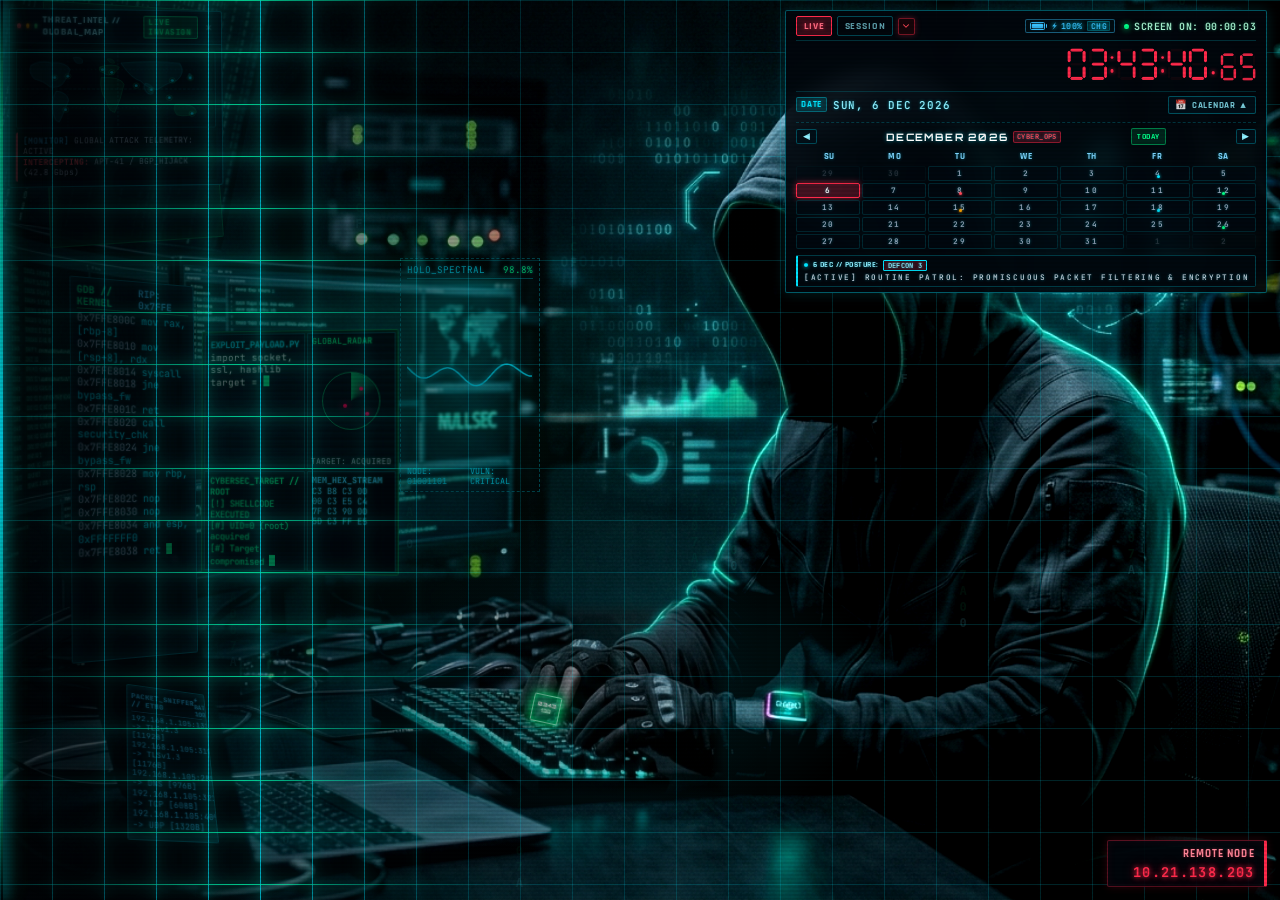
==== commit 1c0581d8: "ADD UPDATES" ====
--- a/CyberSecurity-Live-Wallpaper/index.html
+++ b/CyberSecurity-Live-Wallpaper/index.html
@@ -6,7 +6,7 @@
   <title>Live Matrix Wallpaper</title>
   <link rel="preconnect" href="https://fonts.googleapis.com">
   <link rel="preconnect" href="https://fonts.gstatic.com" crossorigin>
-  <link href="https://fonts.googleapis.com/css2?family=JetBrains+Mono:wght@400;600;700;800&family=Orbitron:wght@500;700&family=Share+Tech+Mono&display=swap" rel="stylesheet">
+  <link href="https://fonts.googleapis.com/css2?family=JetBrains+Mono:wght@400;500;600;700;800&family=Orbitron:wght@500;600;700;800;900&family=Rajdhani:wght@500;600;700&family=Share+Tech+Mono&display=swap" rel="stylesheet">
   <style>
     * {
       box-sizing: border-box;
@@ -19,7 +19,10 @@
       height: 100%;
       overflow: hidden;
       background-color: #010306;
-      font-family: 'Share Tech Mono', 'JetBrains Mono', 'Consolas', monospace;
+      font-family: 'JetBrains Mono', 'Rajdhani', monospace;
+      -webkit-font-smoothing: antialiased;
+      -moz-osx-font-smoothing: grayscale;
+      text-rendering: optimizeLegibility;
       color: #e5f3f8;
       user-select: none;
     }
@@ -69,7 +72,7 @@
       pointer-events: none;
       overflow: hidden;
       z-index: 3;
-      font-family: 'Consolas', 'JetBrains Mono', monospace;
+      font-family: 'JetBrains Mono', 'Consolas', monospace;
       line-height: 1.25;
       color: #00ff88;
       text-shadow: 0 0 2px rgba(0, 255, 136, 0.55);
@@ -432,8 +435,10 @@
     .popup-dot.green { background: #2ed573; box-shadow: 0 0 4px #2ed573; }
 
     .popup-title {
-      font-family: 'Share Tech Mono', 'Consolas', monospace;
-      font-weight: bold;
+      font-family: 'Rajdhani', 'Orbitron', sans-serif;
+      font-weight: 700;
+      font-size: 0.62rem;
+      letter-spacing: 0.08em;
       color: #8defff;
       text-shadow: 0 0 3px rgba(0, 229, 255, 0.5);
     }
@@ -445,10 +450,11 @@
     }
 
     .popup-status-badge {
+      font-family: 'JetBrains Mono', monospace;
       font-size: 0.50rem;
+      font-weight: 700;
       padding: 0.05rem 0.25rem;
       border-radius: 2px;
-      font-weight: bold;
       letter-spacing: 0.06em;
     }
     .popup-status-badge.live {
@@ -509,7 +515,7 @@
       pointer-events: none;
     }
     .world-threat-log {
-      font-family: 'Consolas', monospace;
+      font-family: 'JetBrains Mono', monospace;
       font-size: 0.50rem;
       background: rgba(0, 5, 8, 0.9);
       padding: 0.22rem 0.35rem;
@@ -573,7 +579,7 @@
       100% { transform: scale(1.3); opacity: 1; }
     }
     .satcom-stats {
-      font-family: 'Consolas', monospace;
+      font-family: 'JetBrains Mono', monospace;
       font-size: 0.52rem;
       line-height: 1.35;
       color: #94a3b8;
@@ -592,7 +598,7 @@
       display: flex;
       flex-direction: column;
       gap: 2px;
-      font-family: 'Consolas', monospace;
+      font-family: 'JetBrains Mono', monospace;
       font-size: 0.50rem;
       margin-bottom: 0.25rem;
     }
@@ -637,7 +643,7 @@
 
     /* Packet Stream Styles */
     .packet-stream-box {
-      font-family: 'Consolas', monospace;
+      font-family: 'JetBrains Mono', monospace;
       font-size: 0.49rem;
       line-height: 1.25;
       background: rgba(1, 6, 12, 0.9);
@@ -657,7 +663,7 @@
 
     /* Nmap Screen Styles */
     .nmap-ports-box {
-      font-family: 'Consolas', monospace;
+      font-family: 'JetBrains Mono', monospace;
       font-size: 0.49rem;
       line-height: 1.25;
       background: rgba(0, 6, 12, 0.85);
@@ -680,7 +686,7 @@
 
     /* Hashcat Screen Styles */
     .hashcat-stream-box {
-      font-family: 'Consolas', monospace;
+      font-family: 'JetBrains Mono', monospace;
       font-size: 0.48rem;
       line-height: 1.22;
       background: rgba(0, 8, 14, 0.9);
@@ -699,7 +705,7 @@
       border: 1px solid rgba(0, 229, 255, 0.25);
       border-radius: 2px;
       padding: 0.22rem 0.35rem;
-      font-family: 'Consolas', monospace;
+      font-family: 'JetBrains Mono', monospace;
       font-size: 0.49rem;
       line-height: 1.25;
       color: #94a3b8;
@@ -720,7 +726,7 @@
       border: 1px solid rgba(255, 42, 75, 0.25);
       border-radius: 2px;
       padding: 0.22rem 0.35rem;
-      font-family: 'Consolas', monospace;
+      font-family: 'JetBrains Mono', monospace;
       font-size: 0.48rem;
       line-height: 1.25;
       color: #94a3b8;
@@ -876,13 +882,14 @@
       background: transparent;
       border: 1px solid rgba(0, 229, 255, 0.3);
       color: rgba(141, 239, 255, 0.65);
-      font-family: inherit;
-      font-size: 0.58rem;
-      padding: 0.1rem 0.35rem;
+      font-family: 'Rajdhani', sans-serif;
+      font-weight: 700;
+      font-size: 0.64rem;
+      padding: 0.12rem 0.42rem;
       border-radius: 2px;
       cursor: pointer;
       transition: all 0.15s ease;
-      letter-spacing: 0.06em;
+      letter-spacing: 0.08em;
     }
 
     .hud-mode-btn:hover {
@@ -899,7 +906,8 @@
     }
 
     .hud-telemetry-pill {
-      font-family: 'Share Tech Mono', 'Consolas', monospace;
+      font-family: 'JetBrains Mono', monospace;
+      font-weight: 600;
       font-size: 0.62rem;
       color: #a7f3d0;
       text-shadow: 0 0 3px rgba(52, 211, 153, 0.5);
@@ -908,6 +916,7 @@
       gap: 0.32rem;
       cursor: pointer;
       user-select: none;
+      letter-spacing: 0.04em;
     }
 
     .hud-telemetry-pill:hover {
@@ -931,7 +940,8 @@
 
     /* Live Laptop Battery Telemetry Pill */
     .hud-battery-pill {
-      font-family: 'Share Tech Mono', 'Consolas', monospace;
+      font-family: 'JetBrains Mono', monospace;
+      font-weight: 600;
       font-size: 0.58rem;
       letter-spacing: 0.06em;
       color: #00ff88;
@@ -939,7 +949,7 @@
       display: inline-flex;
       align-items: center;
       gap: 0.28rem;
-      padding: 0.08rem 0.32rem;
+      padding: 0.08rem 0.35rem;
       background: rgba(0, 18, 24, 0.65);
       border: 1px solid rgba(0, 229, 255, 0.28);
       border-radius: 2px;
@@ -1035,8 +1045,10 @@
       border-right: 3px solid #ff2a4b;
       border-radius: 2px;
       color: #ff8597;
-      font: 600 0.68rem 'Consolas', monospace;
-      letter-spacing: 0.08em;
+      font-family: 'Rajdhani', sans-serif;
+      font-size: 0.68rem;
+      font-weight: 700;
+      letter-spacing: 0.1em;
       text-align: right;
       text-shadow: 0 0 3px rgba(255, 42, 75, 0.45);
       box-shadow: 0 0 8px rgba(255, 42, 75, 0.16), inset 0 0 8px rgba(255, 42, 75, 0.08);
@@ -1044,10 +1056,10 @@
 
     .ip-panel strong {
       display: block;
-      font-family: 'Orbitron', 'Share Tech Mono', monospace;
+      font-family: 'JetBrains Mono', monospace;
       font-weight: 700;
-      font-size: 0.96rem;
-      letter-spacing: 0.14em;
+      font-size: 0.98rem;
+      letter-spacing: 0.10em;
       font-variant-numeric: tabular-nums;
       color: #ff2a4b;
       text-shadow: 0 0 5px rgba(255, 42, 75, 0.95), 0 0 12px rgba(255, 0, 60, 0.55);
@@ -1069,14 +1081,14 @@
 
     .digital-segment {
       position: absolute;
-      background: rgba(65, 15, 20, 0.45);
+      background: rgba(45, 12, 18, 0.32);
       border-radius: 0.12rem;
-      transition: background 0.12s ease, box-shadow 0.12s ease;
+      transition: background 0.08s ease, box-shadow 0.08s ease;
     }
 
     .digital-segment.on {
       background: #ff2a4b;
-      box-shadow: 0 0 4px rgba(255, 42, 75, 0.95), 0 0 9px rgba(255, 0, 60, 0.55);
+      box-shadow: 0 0 5px rgba(255, 42, 75, 1), 0 0 12px rgba(255, 0, 60, 0.65);
     }
 
     .digital-segment.a,
@@ -1145,6 +1157,263 @@
       transform-origin: bottom center;
       margin: 0 -0.06rem;
       opacity: 0.95;
+    }
+
+    /* 14a. Digital Clock Anchor & Quick System Shortcuts Dropdown */
+    .digital-clock-anchor {
+      position: relative;
+      display: inline-flex;
+      align-items: flex-end;
+      justify-content: flex-end;
+      width: 100%;
+    }
+
+    /* 14a. Mode Bar Quick System Shortcuts Dropdown Anchor & Button */
+    .hud-shortcuts-anchor {
+      position: relative;
+      display: inline-flex;
+      align-items: center;
+    }
+
+    .clock-shortcuts-arrow-btn {
+      position: relative;
+      width: 17px;
+      height: 17px;
+      background: rgba(24, 6, 10, 0.92);
+      border: 1px solid rgba(255, 42, 75, 0.45);
+      border-radius: 2px;
+      color: #ff4757;
+      display: inline-flex;
+      align-items: center;
+      justify-content: center;
+      cursor: pointer;
+      padding: 0;
+      margin: 0;
+      transition: all 0.18s ease;
+      box-shadow: 0 0 6px rgba(255, 42, 75, 0.3);
+      z-index: 25;
+    }
+
+    .clock-shortcuts-arrow-btn:hover,
+    .clock-shortcuts-arrow-btn.active {
+      background: rgba(255, 42, 75, 0.28);
+      border-color: #ff2a4b;
+      color: #ffffff;
+      box-shadow: 0 0 10px rgba(255, 42, 75, 0.85);
+      transform: scale(1.1);
+    }
+
+    .clock-shortcuts-arrow-btn.active .clock-arrow-svg {
+      transform: rotate(180deg);
+    }
+
+    .clock-arrow-svg {
+      transition: transform 0.2s cubic-bezier(0.4, 0, 0.2, 1);
+      pointer-events: none;
+    }
+
+    .clock-shortcuts-menu {
+      position: absolute;
+      top: calc(100% + 6px);
+      left: 0;
+      min-width: 235px;
+      background: rgba(2, 6, 12, 0.97);
+      border: 1px solid rgba(0, 229, 255, 0.38);
+      border-top: 2px solid #ff2a4b;
+      border-radius: 2px;
+      backdrop-filter: blur(14px);
+      box-shadow: 0 8px 24px rgba(0, 0, 0, 0.9), 0 0 16px rgba(255, 42, 75, 0.25);
+      padding: 0.35rem;
+      z-index: 100;
+      display: none;
+      flex-direction: column;
+      animation: scDropdownFadeIn 0.15s cubic-bezier(0.16, 1, 0.3, 1);
+    }
+
+    .clock-shortcuts-menu.open {
+      display: flex;
+    }
+
+    @keyframes scDropdownFadeIn {
+      from {
+        opacity: 0;
+        transform: translateY(-4px) scale(0.98);
+      }
+      to {
+        opacity: 1;
+        transform: translateY(0) scale(1);
+      }
+    }
+
+    .shortcuts-menu-header {
+      display: flex;
+      align-items: center;
+      justify-content: space-between;
+      padding: 0.25rem 0.45rem 0.35rem 0.45rem;
+      border-bottom: 1px solid rgba(0, 229, 255, 0.18);
+      font-family: 'Orbitron', 'Rajdhani', sans-serif;
+      font-size: 0.56rem;
+      letter-spacing: 0.12em;
+    }
+
+    .shortcuts-menu-title {
+      color: #ff6b81;
+      font-weight: 700;
+      text-shadow: 0 0 4px rgba(255, 42, 75, 0.6);
+    }
+
+    .shortcuts-menu-badge {
+      font-family: 'JetBrains Mono', monospace;
+      font-size: 0.44rem;
+      color: #00ff88;
+      background: rgba(0, 255, 136, 0.12);
+      border: 1px solid rgba(0, 255, 136, 0.35);
+      padding: 0.04rem 0.25rem;
+      border-radius: 2px;
+      font-weight: 700;
+      letter-spacing: 0.06em;
+    }
+
+    .shortcuts-menu-items {
+      display: flex;
+      flex-direction: column;
+      gap: 2px;
+      margin-top: 0.25rem;
+    }
+
+    .shortcut-item {
+      display: flex;
+      align-items: center;
+      gap: 0.55rem;
+      padding: 0.32rem 0.45rem;
+      background: transparent;
+      border: 1px solid transparent;
+      border-radius: 2px;
+      color: #e2e8f0;
+      cursor: pointer;
+      text-align: left;
+      transition: all 0.14s ease;
+      width: 100%;
+    }
+
+    .shortcut-item:hover {
+      background: rgba(0, 229, 255, 0.12);
+      border-color: rgba(0, 229, 255, 0.35);
+      color: #ffffff;
+      transform: translateX(-2px);
+    }
+
+    .shortcut-item.item-power:hover {
+      background: rgba(255, 42, 75, 0.22);
+      border-color: #ff2a4b;
+    }
+
+    .shortcut-item.item-restart:hover {
+      background: rgba(255, 165, 2, 0.22);
+      border-color: #ffa502;
+    }
+
+    .shortcut-item .sc-icon {
+      font-size: 0.76rem;
+      width: 1.1rem;
+      text-align: center;
+      display: inline-flex;
+      align-items: center;
+      justify-content: center;
+    }
+
+    .shortcut-item.item-power .sc-icon { color: #ff4757; }
+    .shortcut-item.item-settings .sc-icon { color: #00e5ff; }
+    .shortcut-item.item-restart .sc-icon { color: #ffa502; }
+    .shortcut-item.item-lock .sc-icon { color: #00ff88; }
+    .shortcut-item.item-sleep .sc-icon { color: #38bdf8; }
+    .shortcut-item.item-taskmgr .sc-icon { color: #00e5ff; }
+    .shortcut-item.item-gpu .sc-icon { color: #ffd32a; }
+
+    .shortcut-item .sc-meta {
+      display: flex;
+      flex-direction: column;
+      flex: 1;
+    }
+
+    .shortcut-item .sc-label {
+      font-family: 'Rajdhani', sans-serif;
+      font-size: 0.70rem;
+      font-weight: 700;
+      letter-spacing: 0.05em;
+    }
+
+    .shortcut-item .sc-sub {
+      font-family: 'JetBrains Mono', monospace;
+      font-size: 0.48rem;
+      font-weight: 500;
+      color: #64748b;
+      letter-spacing: 0.03em;
+    }
+
+    .shortcut-item:hover .sc-sub {
+      color: #94a3b8;
+    }
+
+    .shortcut-divider {
+      height: 1px;
+      background: rgba(0, 229, 255, 0.16);
+      margin: 0.2rem 0;
+    }
+
+    /* Shortcut HUD Toast Notification */
+    .hud-shortcut-toast {
+      position: fixed;
+      bottom: 2rem;
+      left: 50%;
+      transform: translateX(-50%) translateY(20px);
+      background: rgba(2, 6, 14, 0.96);
+      border: 1px solid rgba(0, 229, 255, 0.6);
+      border-left: 4px solid #ff2a4b;
+      box-shadow: 0 0 20px rgba(0, 229, 255, 0.35), 0 8px 30px rgba(0, 0, 0, 0.9);
+      padding: 0.45rem 1rem;
+      border-radius: 3px;
+      display: flex;
+      align-items: center;
+      gap: 0.6rem;
+      font-family: 'JetBrains Mono', monospace;
+      font-size: 0.68rem;
+      font-weight: 600;
+      letter-spacing: 0.06em;
+      color: #d8fbff;
+      z-index: 9999;
+      opacity: 0;
+      pointer-events: none;
+      transition: all 0.25s cubic-bezier(0.16, 1, 0.3, 1);
+    }
+
+    .hud-shortcut-toast.show {
+      opacity: 1;
+      transform: translateX(-50%) translateY(0);
+      pointer-events: auto;
+    }
+
+    .hud-shortcut-toast .toast-icon {
+      font-size: 0.9rem;
+    }
+
+    /* Screen flicker when GPU driver restart is simulated */
+    .gpu-restart-flash {
+      position: fixed;
+      inset: 0;
+      background: #000;
+      z-index: 99999;
+      pointer-events: none;
+      opacity: 0;
+    }
+    .gpu-restart-flash.flash-active {
+      animation: gpuFlashAnim 0.35s steps(2, start);
+    }
+    @keyframes gpuFlashAnim {
+      0% { opacity: 0.95; }
+      50% { opacity: 0.2; }
+      75% { opacity: 0.85; }
+      100% { opacity: 0; }
     }
 
     /* 14b. Real-Time Date Bar */
@@ -1169,22 +1438,24 @@
     }
 
     .hud-date-tag {
-      font-size: 0.48rem;
-      padding: 0.05rem 0.22rem;
+      font-family: 'Rajdhani', sans-serif;
+      font-size: 0.54rem;
+      font-weight: 700;
+      letter-spacing: 0.08em;
+      padding: 0.06rem 0.25rem;
       border-radius: 2px;
       background: rgba(0, 229, 255, 0.14);
       border: 1px solid rgba(0, 229, 255, 0.35);
       color: #00e5ff;
-      font-weight: bold;
     }
 
     .hud-live-date {
-      font-family: 'Share Tech Mono', 'Consolas', monospace;
-      font-size: 0.64rem;
-      font-weight: bold;
+      font-family: 'JetBrains Mono', monospace;
+      font-size: 0.68rem;
+      font-weight: 600;
       color: #8defff;
       text-shadow: 0 0 3px rgba(0, 229, 255, 0.5);
-      letter-spacing: 0.09em;
+      letter-spacing: 0.08em;
     }
 
     .hud-cal-toggle-btn {
@@ -1192,15 +1463,16 @@
       border: 1px solid rgba(0, 229, 255, 0.3);
       border-radius: 2px;
       color: rgba(141, 239, 255, 0.85);
-      font-family: 'Share Tech Mono', monospace;
-      font-size: 0.54rem;
-      padding: 0.1rem 0.35rem;
+      font-family: 'Rajdhani', sans-serif;
+      font-size: 0.58rem;
+      font-weight: 700;
+      letter-spacing: 0.08em;
+      padding: 0.12rem 0.4rem;
       cursor: pointer;
       display: flex;
       align-items: center;
       gap: 0.25rem;
       transition: all 0.15s ease;
-      letter-spacing: 0.06em;
     }
 
     .hud-cal-toggle-btn:hover {
@@ -1258,33 +1530,36 @@
     }
 
     .cal-month-title {
-      font-family: 'Orbitron', 'Share Tech Mono', monospace;
+      font-family: 'Orbitron', 'Rajdhani', sans-serif;
       font-weight: 700;
-      font-size: 0.60rem;
-      letter-spacing: 0.08em;
+      font-size: 0.64rem;
+      letter-spacing: 0.12em;
       color: #fff;
       text-shadow: 0 0 4px rgba(0, 229, 255, 0.6);
     }
 
     .cal-ops-tag {
+      font-family: 'JetBrains Mono', monospace;
       font-size: 0.44rem;
       padding: 0.04rem 0.2rem;
       background: rgba(255, 42, 75, 0.18);
       border: 1px solid rgba(255, 42, 75, 0.5);
       border-radius: 2px;
       color: #ff4757;
-      font-weight: bold;
+      font-weight: 700;
+      letter-spacing: 0.06em;
     }
 
     .cal-today-btn {
       background: rgba(0, 255, 136, 0.12);
       border: 1px solid rgba(0, 255, 136, 0.4);
       color: #00ff88;
-      font-size: 0.48rem;
-      font-family: 'Share Tech Mono', monospace;
-      font-weight: bold;
+      font-size: 0.52rem;
+      font-family: 'Rajdhani', sans-serif;
+      font-weight: 700;
+      letter-spacing: 0.06em;
       border-radius: 2px;
-      padding: 0.12rem 0.3rem;
+      padding: 0.12rem 0.35rem;
       cursor: pointer;
       transition: all 0.15s ease;
     }
@@ -1299,10 +1574,11 @@
       display: grid;
       grid-template-columns: repeat(7, 1fr);
       text-align: center;
-      font-family: 'Consolas', monospace;
-      font-size: 0.50rem;
-      color: #64748b;
-      font-weight: bold;
+      font-family: 'Rajdhani', sans-serif;
+      font-size: 0.56rem;
+      color: #7dd3fc;
+      font-weight: 700;
+      letter-spacing: 0.06em;
       margin-top: 0.1rem;
     }
 
@@ -1311,8 +1587,9 @@
       grid-template-columns: repeat(7, 1fr);
       gap: 2px;
       text-align: center;
-      font-family: 'Share Tech Mono', 'Consolas', monospace;
-      font-size: 0.52rem;
+      font-family: 'JetBrains Mono', monospace;
+      font-size: 0.54rem;
+      font-weight: 600;
       font-variant-numeric: tabular-nums;
     }
 
@@ -1417,25 +1694,29 @@
 
     .cal-briefing-label {
       color: #8defff;
-      font-family: 'Consolas', monospace;
-      font-weight: bold;
+      font-family: 'Rajdhani', sans-serif;
+      font-weight: 700;
+      letter-spacing: 0.06em;
     }
 
     .cal-briefing-status {
+      font-family: 'JetBrains Mono', monospace;
       font-size: 0.44rem;
       padding: 0.02rem 0.2rem;
       border-radius: 1px;
       background: rgba(255, 42, 75, 0.2);
       border: 1px solid rgba(255, 42, 75, 0.5);
       color: #ff6b81;
-      font-weight: bold;
+      font-weight: 700;
+      letter-spacing: 0.05em;
     }
 
     .cal-briefing-event {
-      font-family: 'Consolas', monospace;
-      font-size: 0.46rem;
+      font-family: 'JetBrains Mono', monospace;
+      font-size: 0.48rem;
+      font-weight: 500;
       color: #cbd5e1;
-      line-height: 1.2;
+      line-height: 1.25;
       white-space: nowrap;
       overflow: hidden;
       text-overflow: ellipsis;
@@ -1481,6 +1762,9 @@
         transform: scale(0.92);
         transform-origin: top right;
       }
+      .clock-shortcuts-menu {
+        min-width: 215px;
+      }
       .hud-topbar {
         font-size: 0.56rem;
         gap: 0.4rem;
@@ -1550,6 +1834,12 @@
       .digital-clock {
         transform: scale(0.78);
         transform-origin: top right;
+      }
+      .clock-shortcuts-menu {
+        min-width: 200px;
+        left: 0;
+        top: calc(100% + 5px);
+        border-top: 2px solid #ff2a4b;
       }
       .hud-cyber-calendar,
       .hud-cal-toggle-btn {
@@ -1768,7 +2058,7 @@
   <div class="screen-overlay" id="screen-laptop">
     <div style="color:#38bdf8; font-weight:bold; font-size:0.50rem; border-bottom:1px solid rgba(56,189,248,0.4); margin-bottom:2px; display:flex; justify-content:space-between; align-items:center;">
       <span>PACKET_SNIFFER // ETH0</span>
-      <span id="screen-laptop-battery" style="color:#00ff88; font-family:'Consolas', monospace; font-size:0.46rem; font-weight:normal;">BAT: --%</span>
+      <span id="screen-laptop-battery" style="color:#00ff88; font-family:'JetBrains Mono', monospace; font-size:0.46rem; font-weight:600;">BAT: --%</span>
     </div>
     <div id="screen-packet-content"></div>
   </div>
@@ -1814,6 +2104,72 @@
         <div class="hud-modes">
           <button id="mode-live-btn" class="hud-mode-btn active" type="button" title="Switch to Real-Time Watch">LIVE</button>
           <button id="mode-session-btn" class="hud-mode-btn" type="button" title="Switch to Screen Session Mode">SESSION</button>
+          <div class="hud-shortcuts-anchor">
+            <button id="clock-shortcuts-btn" class="clock-shortcuts-arrow-btn" type="button" aria-expanded="false" aria-haspopup="true" title="Quick System Shortcuts (Power, Settings, Lock, Task Manager, GPU Reset)">
+              <svg class="clock-arrow-svg" viewBox="0 0 24 24" width="10" height="10" fill="none" stroke="currentColor" stroke-width="2.5" stroke-linecap="round" stroke-linejoin="round">
+                <polyline points="6 9 12 15 18 9"></polyline>
+              </svg>
+            </button>
+            <!-- Dropdown Box -->
+            <div id="clock-shortcuts-menu" class="clock-shortcuts-menu" role="menu" aria-label="System Shortcuts">
+              <div class="shortcuts-menu-header">
+                <span class="shortcuts-menu-title">SYSTEM SHORTCUTS</span>
+                <span class="shortcuts-menu-badge">TACTICAL</span>
+              </div>
+              <div class="shortcuts-menu-items">
+                <button type="button" class="shortcut-item item-power" data-action="poweroff" role="menuitem">
+                  <span class="sc-icon">⏻</span>
+                  <div class="sc-meta">
+                    <span class="sc-label">Power Off</span>
+                    <span class="sc-sub">shutdown /s /t 0</span>
+                  </div>
+                </button>
+                <button type="button" class="shortcut-item item-settings" data-action="settings" role="menuitem">
+                  <span class="sc-icon">⚙</span>
+                  <div class="sc-meta">
+                    <span class="sc-label">Go to Settings</span>
+                    <span class="sc-sub">ms-settings:</span>
+                  </div>
+                </button>
+                <button type="button" class="shortcut-item item-restart" data-action="restart" role="menuitem">
+                  <span class="sc-icon">↻</span>
+                  <div class="sc-meta">
+                    <span class="sc-label">Restart</span>
+                    <span class="sc-sub">shutdown /r /t 0</span>
+                  </div>
+                </button>
+                <button type="button" class="shortcut-item item-lock" data-action="lock" role="menuitem">
+                  <span class="sc-icon">🔒</span>
+                  <div class="sc-meta">
+                    <span class="sc-label">Lock</span>
+                    <span class="sc-sub">Win + L</span>
+                  </div>
+                </button>
+                <button type="button" class="shortcut-item item-sleep" data-action="sleep" role="menuitem">
+                  <span class="sc-icon">☾</span>
+                  <div class="sc-meta">
+                    <span class="sc-label">Sleep</span>
+                    <span class="sc-sub">Standby Mode</span>
+                  </div>
+                </button>
+                <div class="shortcut-divider"></div>
+                <button type="button" class="shortcut-item item-taskmgr" data-action="taskmgr" role="menuitem">
+                  <span class="sc-icon">📊</span>
+                  <div class="sc-meta">
+                    <span class="sc-label">Open Task Manager</span>
+                    <span class="sc-sub">Ctrl + Shift + T</span>
+                  </div>
+                </button>
+                <button type="button" class="shortcut-item item-gpu" data-action="gpu-restart" role="menuitem">
+                  <span class="sc-icon">⚡</span>
+                  <div class="sc-meta">
+                    <span class="sc-label">Restart Graphics Driver</span>
+                    <span class="sc-sub">Ctrl + Win + Shift + B</span>
+                  </div>
+                </button>
+              </div>
+            </div>
+          </div>
         </div>
         <div class="hud-topbar-right">
           <!-- Live Laptop Battery Pill -->
@@ -1832,7 +2188,10 @@
           </div>
         </div>
       </div>
-      <div id="hud-clock" class="digital-clock" aria-label="Current time and session monitor"></div>
+      <!-- Digital Red Font Clock with Shortcut Dropdown Arrow on Bottom Right -->
+      <div class="digital-clock-anchor">
+        <div id="hud-clock" class="digital-clock" aria-label="Current time and session monitor"></div>
+      </div>
 
       <!-- 3. Real-Time Date Bar with Calendar Toggle -->
       <div class="hud-date-bar">
@@ -1879,6 +2238,15 @@
     <div>REMOTE NODE</div>
     <strong id="live-ip">10.24.81.106</strong>
   </div>
+
+  <!-- Quick HUD Toast Notification -->
+  <div id="hud-shortcut-toast" class="hud-shortcut-toast" role="status" aria-live="polite">
+    <span id="toast-icon" class="toast-icon">⚡</span>
+    <span id="toast-msg">ACTION TRIGGERED</span>
+  </div>
+
+  <!-- Simulated GPU Driver Reload Flash -->
+  <div id="gpu-restart-flash" class="gpu-restart-flash"></div>
 
   <script>
     (function () {
@@ -2181,6 +2549,186 @@
       }
       safeSetInterval(updateIp, 2500);
       updateIp();
+
+      /* ==============================================================
+         2b. SYSTEM SHORTCUTS DROPDOWN ENGINE (Power, Settings, Lock, TaskMgr, GPU Reload)
+         ============================================================== */
+      const shortcutsBtn = document.getElementById('clock-shortcuts-btn');
+      const shortcutsMenu = document.getElementById('clock-shortcuts-menu');
+      const toastEl = document.getElementById('hud-shortcut-toast');
+      const toastIcon = document.getElementById('toast-icon');
+      const toastMsg = document.getElementById('toast-msg');
+      const gpuFlashEl = document.getElementById('gpu-restart-flash');
+      let toastTimer = null;
+
+      function showShortcutToast(icon, msg) {
+        if (!toastEl || !toastIcon || !toastMsg) return;
+        toastIcon.textContent = icon;
+        toastMsg.textContent = msg;
+        toastEl.classList.add('show');
+        clearTimeout(toastTimer);
+        toastTimer = setTimeout(() => {
+          toastEl.classList.remove('show');
+        }, 3600);
+      }
+
+      function copyToClipboard(text) {
+        if (navigator.clipboard && navigator.clipboard.writeText) {
+          navigator.clipboard.writeText(text).catch(() => {});
+        }
+      }
+
+      function toggleShortcutsMenu(forceState) {
+        if (!shortcutsMenu || !shortcutsBtn) return;
+        const isOpen = typeof forceState === 'boolean'
+          ? forceState
+          : !shortcutsMenu.classList.contains('open');
+        shortcutsMenu.classList.toggle('open', isOpen);
+        shortcutsBtn.classList.toggle('active', isOpen);
+        shortcutsBtn.setAttribute('aria-expanded', String(isOpen));
+      }
+
+      if (shortcutsBtn) {
+        shortcutsBtn.addEventListener('click', (e) => {
+          e.stopPropagation();
+          toggleShortcutsMenu();
+        });
+      }
+
+      // Close dropdown if user clicks outside
+      document.addEventListener('click', (e) => {
+        if (shortcutsMenu && shortcutsMenu.classList.contains('open')) {
+          if (!shortcutsMenu.contains(e.target) && e.target !== shortcutsBtn) {
+            toggleShortcutsMenu(false);
+          }
+        }
+      });
+
+      // Close on Escape key
+      window.addEventListener('keydown', (e) => {
+        if (e.key === 'Escape') {
+          toggleShortcutsMenu(false);
+        }
+      });
+
+      // Authentic GPU driver restart simulation (Ctrl + Win + Shift + B)
+      function triggerGpuRestart() {
+        // 1. Play authentic DWM reload beep tone
+        try {
+          const audioCtx = new (window.AudioContext || window.webkitAudioContext)();
+          const osc = audioCtx.createOscillator();
+          const gain = audioCtx.createGain();
+          osc.type = 'sine';
+          osc.frequency.setValueAtTime(840, audioCtx.currentTime);
+          gain.gain.setValueAtTime(0.12, audioCtx.currentTime);
+          gain.gain.exponentialRampToValueAtTime(0.01, audioCtx.currentTime + 0.16);
+          osc.connect(gain);
+          gain.connect(audioCtx.destination);
+          osc.start();
+          osc.stop(audioCtx.currentTime + 0.18);
+        } catch (e) {}
+
+        // 2. Trigger momentary screen flash
+        if (gpuFlashEl) {
+          gpuFlashEl.classList.remove('flash-active');
+          void gpuFlashEl.offsetWidth;
+          gpuFlashEl.classList.add('flash-active');
+        }
+
+        // 3. Re-sync graphics canvases
+        if (typeof resizeDataCanvas === 'function') resizeDataCanvas();
+        if (typeof resizeLightingCanvas === 'function') resizeLightingCanvas();
+
+        showShortcutToast('⚡', '[GPU RELOAD] DWM BUFFER RE-INITIALIZED · (Ctrl+Win+Shift+B)');
+      }
+
+      // Native system action dispatcher (HTTP bridge + multi-channel fallback)
+      function executeSystemAction(action) {
+        const url = 'http://127.0.0.1:38281/action?cmd=' + encodeURIComponent(action);
+
+        // 1. High-reliability image ping (works unconditionally in all browser/WebView2 contexts without CORS blocking)
+        try {
+          const ping = new Image();
+          ping.src = url + '&_t=' + Date.now();
+        } catch (e) {}
+
+        // 2. Direct no-cors fetch to local native bridge
+        try {
+          fetch(url, {
+            method: 'GET',
+            mode: 'no-cors',
+            cache: 'no-store'
+          }).catch(() => {});
+        } catch (e) {}
+
+        // 3. Secondary fallback: Registered Windows URI protocol
+        try {
+          let protoFrame = document.getElementById('cyber-action-frame');
+          if (!protoFrame) {
+            protoFrame = document.createElement('iframe');
+            protoFrame.id = 'cyber-action-frame';
+            protoFrame.style.display = 'none';
+            document.body.appendChild(protoFrame);
+          }
+          protoFrame.src = 'cyber-action://' + action;
+        } catch (err) {}
+
+        // 4. Native Windows protocol for settings
+        if (action === 'settings') {
+          setTimeout(() => {
+            try { window.location.href = 'ms-settings:'; } catch (err) {}
+          }, 50);
+        }
+      }
+
+      // Handle item actions
+      if (shortcutsMenu) {
+        shortcutsMenu.querySelectorAll('.shortcut-item').forEach(item => {
+          item.addEventListener('click', (e) => {
+            e.stopPropagation();
+            toggleShortcutsMenu(false);
+            const action = item.getAttribute('data-action');
+
+            switch (action) {
+              case 'poweroff':
+                showShortcutToast('⏻', '[POWER OFF] Initiating immediate system shutdown...');
+                executeSystemAction('poweroff');
+                break;
+
+              case 'settings':
+                showShortcutToast('⚙', '[SETTINGS] Launching Windows Settings (ms-settings:)...');
+                executeSystemAction('settings');
+                break;
+
+              case 'restart':
+                showShortcutToast('↻', '[RESTART] Initiating immediate system restart...');
+                executeSystemAction('restart');
+                break;
+
+              case 'lock':
+                showShortcutToast('🔒', '[LOCK] Workstation Locked (Win + L)');
+                executeSystemAction('lock');
+                break;
+
+              case 'sleep':
+                showShortcutToast('☾', '[SLEEP] Suspending system to Standby...');
+                executeSystemAction('sleep');
+                break;
+
+              case 'taskmgr':
+                showShortcutToast('📊', '[TASK MANAGER] Launching Task Manager (taskmgr.exe)...');
+                executeSystemAction('taskmgr');
+                break;
+
+              case 'gpu-restart':
+                showShortcutToast('⚡', '[GPU RELOAD] Restarting Graphics Driver (Win+Ctrl+Shift+B)...');
+                triggerGpuRestart();
+                executeSystemAction('gpu-restart');
+                break;
+            }
+          });
+        });
+      }
 
       /* ==============================================================
          1b. LIVE LAPTOP BATTERY TELEMETRY (Browser Battery Status API)
@@ -3179,7 +3727,7 @@
       // --- SCREEN: NMAP 7.94 NETWORK AUDIT & CVE MATRIX ---
       function mountNmap(container) {
         container.innerHTML = `
-          <div style="font-family:'Consolas', monospace; font-size:0.50rem; color:#94a3b8; display:flex; justify-content:space-between; margin-bottom:2px;">
+          <div style="font-family:'JetBrains Mono', monospace; font-size:0.50rem; color:#94a3b8; display:flex; justify-content:space-between; margin-bottom:2px;">
             <span>TARGET: <strong id="nmap-target-ip" style="color:#d8fbff;">10.24.81.12 [HOST_UP]</strong></span>
             <span style="color:#ff2a4b; font-weight:bold;">CVSS 9.8</span>
           </div>
@@ -3215,7 +3763,7 @@
       // --- SCREEN: HASHCAT GPU BRUTE-FORCE & CIPHER CRACKER ---
       function mountHashcat(container) {
         container.innerHTML = `
-          <div style="display:flex; justify-content:space-between; font-family:'Consolas', monospace; font-size:0.48rem; color:#94a3b8; margin-bottom:2px;">
+          <div style="display:flex; justify-content:space-between; font-family:'JetBrains Mono', monospace; font-size:0.48rem; color:#94a3b8; margin-bottom:2px;">
             <span>HASH: <strong style="color:#00ff88;">WPA3-PBKDF2-SHA256</strong></span>
             <span style="color:#38bdf8;" id="hashcat-speed">14.8 GH/s</span>
           </div>
@@ -3227,7 +3775,7 @@
           <div style="background:rgba(0,10,18,0.85); border:1px solid rgba(0,255,136,0.3); border-radius:2px; height:5px; overflow:hidden; margin:2px 0;">
             <div id="hashcat-bar" style="width:84%; height:100%; background:linear-gradient(90deg, #00e5ff, #00ff88); box-shadow:0 0 6px #00ff88;"></div>
           </div>
-          <div style="display:flex; justify-content:space-between; font-size:0.46rem; color:#64748b; font-family:'Consolas', monospace;">
+          <div style="display:flex; justify-content:space-between; font-size:0.46rem; color:#64748b; font-family:'JetBrains Mono', monospace;">
             <span>4x RTX 4090 (64°C)</span>
             <span id="hashcat-pct-label" style="color:#00ff88;">RECOVERED: 84.6%</span>
           </div>
@@ -3266,7 +3814,7 @@
       // --- SCREEN: GHIDRA / IDA PRO REVERSE ENGINEERING & CFG ---
       function mountMalwareCFG(container) {
         container.innerHTML = `
-          <div style="font-family:'Consolas', monospace; font-size:0.49rem; color:#94a3b8; display:flex; justify-content:space-between; margin-bottom:2px;">
+          <div style="font-family:'JetBrains Mono', monospace; font-size:0.49rem; color:#94a3b8; display:flex; justify-content:space-between; margin-bottom:2px;">
             <span>TARGET: <strong style="color:#d8fbff;">stage2_payload.dll</strong></span>
             <span style="color:#00ff88; font-weight:bold;">AMSI_BYPASS: OK</span>
           </div>
@@ -3277,7 +3825,7 @@
             <div><span class="asm-addr">0x14024:</span> <span class="asm-op">jz</span> <span class="asm-lbl">0x1403C</span> <span class="asm-res">-> [HOOK_CLEARED]</span></div>
             <div id="cfg-dynamic-line" style="color:#00e5ff; font-weight:bold;"><span class="asm-addr">0x1403C:</span> <span class="asm-op">syscall</span> <span class="asm-cmt">; NtProtectVirtualMem</span></div>
           </div>
-          <div style="display:flex; justify-content:space-between; font-size:0.46rem; color:#64748b; font-family:'Consolas', monospace; margin-top:2px;">
+          <div style="display:flex; justify-content:space-between; font-size:0.46rem; color:#64748b; font-family:'JetBrains Mono', monospace; margin-top:2px;">
             <span>ENTROPY: <strong id="cfg-entropy-val" style="color:#ffa502;">7.89</strong></span>
             <span id="cfg-edr-status" style="color:#00ff88; font-weight:bold;">EDR: BLINDED</span>
           </div>
@@ -3301,7 +3849,7 @@
       // --- SCREEN: BOTNET C2 / DISTRIBUTED SWARM COMMAND ---
       function mountBotnetC2(container) {
         container.innerHTML = `
-          <div style="display:flex; justify-content:space-between; font-family:'Consolas', monospace; font-size:0.48rem; color:#94a3b8; margin-bottom:2px;">
+          <div style="display:flex; justify-content:space-between; font-family:'JetBrains Mono', monospace; font-size:0.48rem; color:#94a3b8; margin-bottom:2px;">
             <span>SWARM: <strong id="botnet-count" style="color:#00ff88;">14,892 BOTS</strong></span>
             <span style="color:#ff2a4b; font-weight:bold;" id="botnet-bw">116.4 Gbps</span>
           </div>
@@ -3310,7 +3858,7 @@
             <div>[+] NODE #7819: DE-FRANKFURT -> <span style="color:#00ff88;">SYNCED</span></div>
             <div style="color:#ff4757; font-weight:bold;">[!] DISPATCH: HTTP_FLOOD -> 104.21.84.12</div>
           </div>
-          <div style="display:flex; justify-content:space-between; font-size:0.46rem; color:#64748b; font-family:'Consolas', monospace; margin-top:2px;">
+          <div style="display:flex; justify-content:space-between; font-size:0.46rem; color:#64748b; font-family:'JetBrains Mono', monospace; margin-top:2px;">
             <span>VECTOR: SYN_ACK_AMPLIFY</span>
             <span style="color:#38bdf8; font-weight:bold;">AMP: x58.4</span>
           </div>
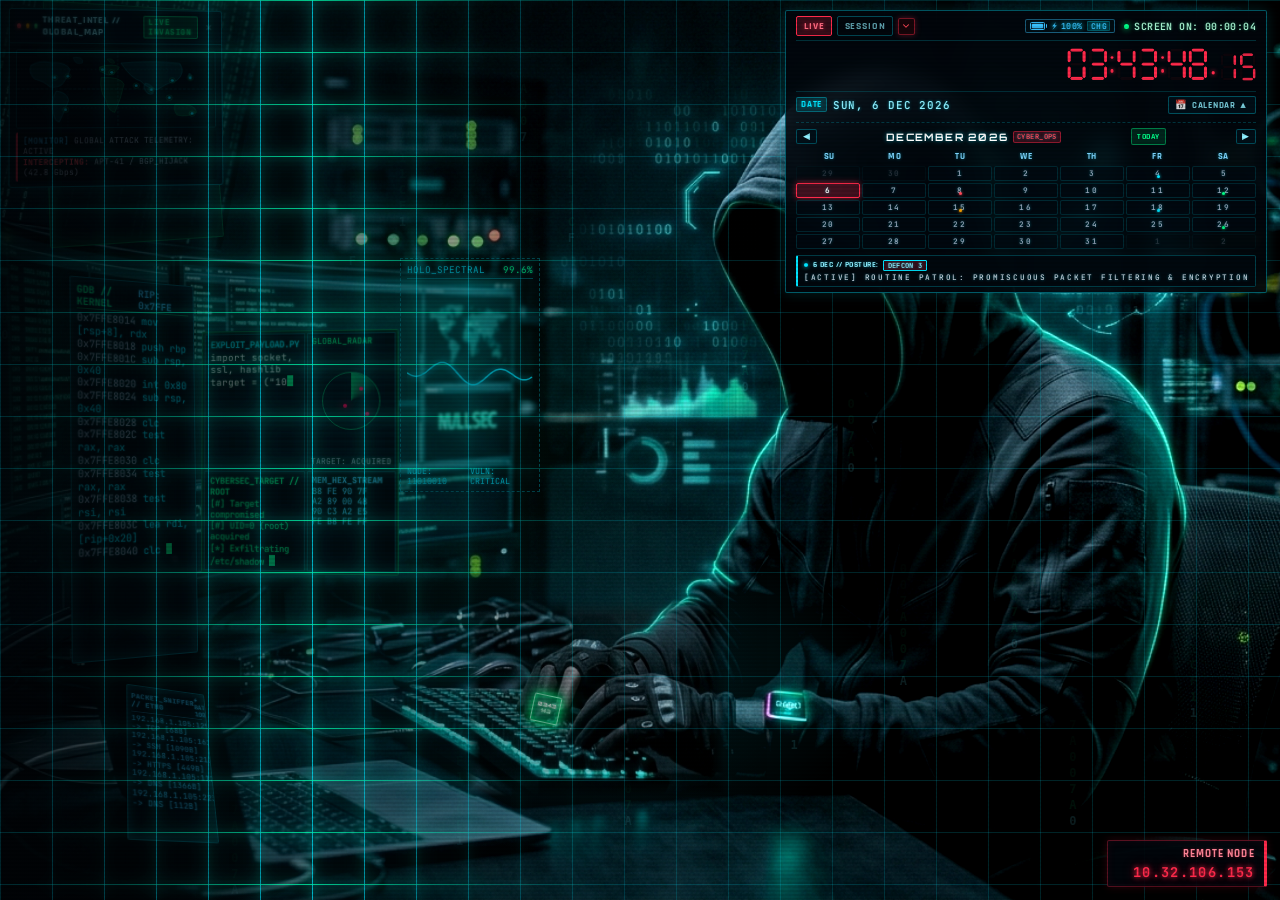
==== commit 687b1c47: "ui" ====
--- a/CyberSecurity-Live-Wallpaper/index.html
+++ b/CyberSecurity-Live-Wallpaper/index.html
@@ -750,9 +750,10 @@
       background-size: 52px 52px;
       opacity: 0.95;
       filter: drop-shadow(0 0 2px rgba(0, 229, 255, 0.28));
-    }
-
-    /* Glowing wave sweep across gridlines: left to right, then right to left */
+      animation: grid-natural-breathe 6s infinite ease-in-out alternate;
+    }
+
+    /* Natural glowing wave sweep across gridlines: left to right, then right to left */
     .cyber-gridlines::after {
       content: '';
       position: absolute;
@@ -763,67 +764,45 @@
       background-size: 52px 52px;
       -webkit-mask-image: linear-gradient(90deg,
         transparent 0%,
-        rgba(0, 0, 0, 0.25) 20%,
+        rgba(0, 0, 0, 0.2) 20%,
         rgba(0, 0, 0, 1) 50%,
-        rgba(0, 0, 0, 0.25) 80%,
+        rgba(0, 0, 0, 0.2) 80%,
         transparent 100%
       );
       mask-image: linear-gradient(90deg,
         transparent 0%,
-        rgba(0, 0, 0, 0.25) 20%,
+        rgba(0, 0, 0, 0.2) 20%,
         rgba(0, 0, 0, 1) 50%,
-        rgba(0, 0, 0, 0.25) 80%,
+        rgba(0, 0, 0, 0.2) 80%,
         transparent 100%
       );
-      -webkit-mask-size: 38% 100%;
-      mask-size: 38% 100%;
+      -webkit-mask-size: 48% 100%;
+      mask-size: 48% 100%;
       -webkit-mask-repeat: no-repeat;
       mask-repeat: no-repeat;
       filter: drop-shadow(0 0 6px #00ffaa) drop-shadow(0 0 14px #00e5ff);
-      animation: grid-glow-sweep 5.5s infinite ease-in-out alternate;
-    }
-
-    /* Vertical glowing laser scan beam that travels with the sweep */
-    .cyber-gridlines::before {
-      content: '';
-      position: absolute;
-      top: 0;
-      bottom: 0;
-      width: 3px;
-      background: linear-gradient(180deg,
-        transparent 0%,
-        rgba(0, 255, 170, 0.55) 15%,
-        #00e5ff 50%,
-        rgba(0, 255, 170, 0.55) 85%,
-        transparent 100%
-      );
-      box-shadow: 0 0 14px #00e5ff, 0 0 28px rgba(0, 255, 170, 0.85);
-      opacity: 0.85;
-      animation: grid-beam-sweep 5.5s infinite ease-in-out alternate;
+      animation: grid-glow-sweep 6s infinite ease-in-out alternate;
+    }
+
+    @keyframes grid-natural-breathe {
+      0%, 100% {
+        opacity: 0.85;
+        filter: drop-shadow(0 0 2px rgba(0, 229, 255, 0.25));
+      }
+      50% {
+        opacity: 1;
+        filter: drop-shadow(0 0 4px rgba(0, 229, 255, 0.55)) drop-shadow(0 0 8px rgba(0, 255, 170, 0.3));
+      }
     }
 
     @keyframes grid-glow-sweep {
       0% {
-        -webkit-mask-position: -40vw 0;
-        mask-position: -40vw 0;
+        -webkit-mask-position: -48vw 0;
+        mask-position: -48vw 0;
       }
       100% {
-        -webkit-mask-position: 140vw 0;
-        mask-position: 140vw 0;
-      }
-    }
-
-    @keyframes grid-beam-sweep {
-      0% {
-        left: -15px;
-        opacity: 0.25;
-      }
-      50% {
-        opacity: 0.95;
-      }
-      100% {
-        left: calc(100vw + 15px);
-        opacity: 0.25;
+        -webkit-mask-position: 148vw 0;
+        mask-position: 148vw 0;
       }
     }
 
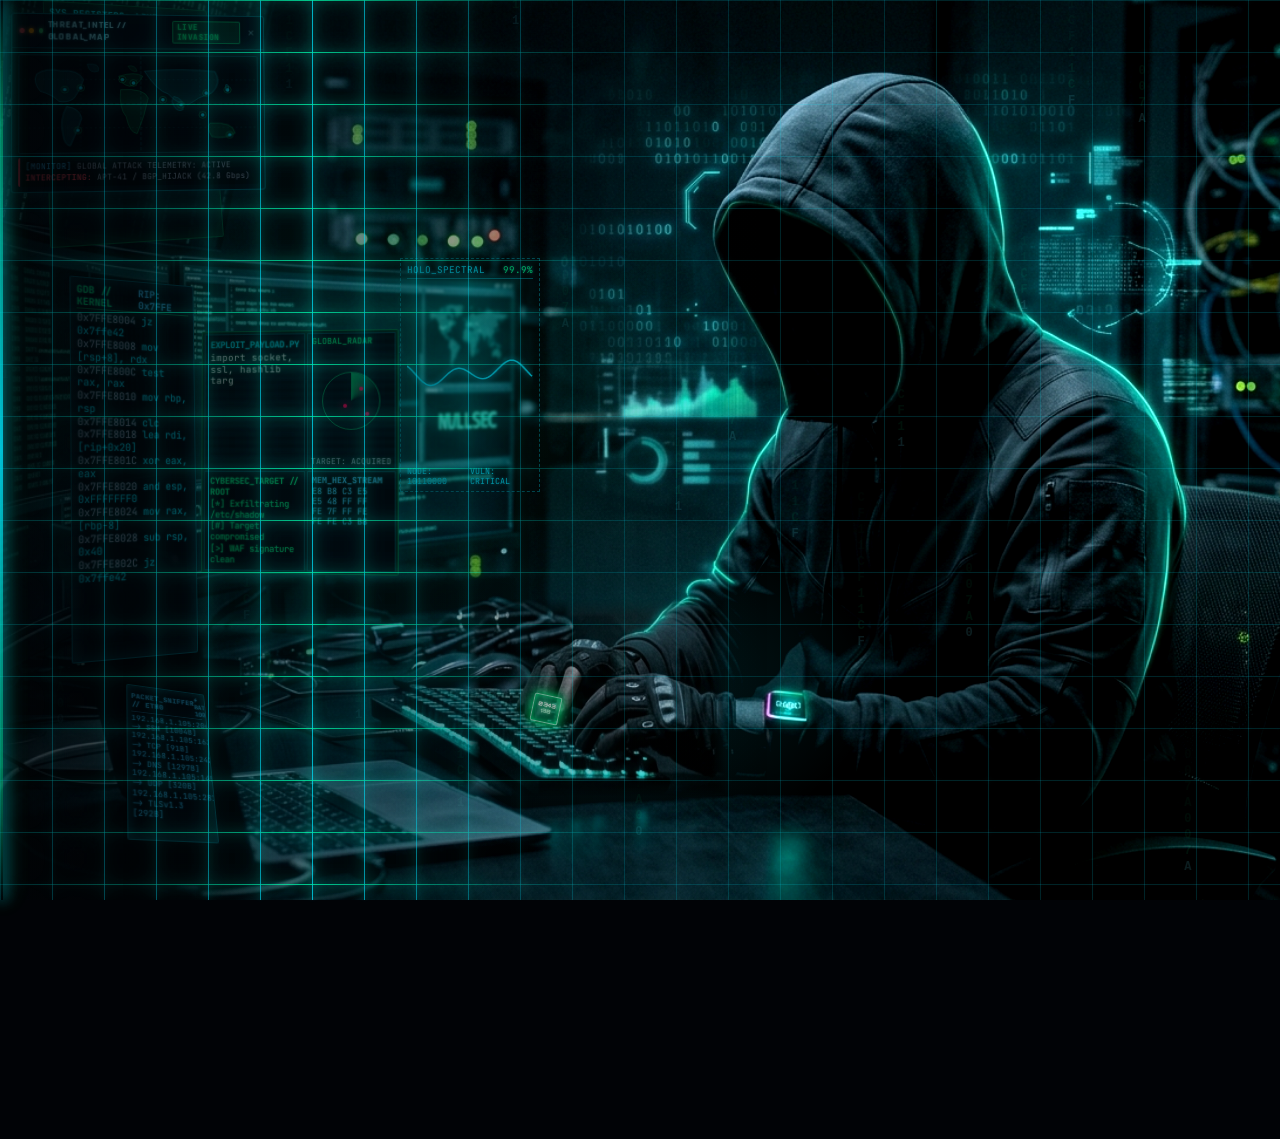
==== commit 866965bf: "techquest" ====
--- a/CyberSecurity-Live-Wallpaper/index.html
+++ b/CyberSecurity-Live-Wallpaper/index.html
@@ -753,6 +753,7 @@
       animation: grid-natural-breathe 6s infinite ease-in-out alternate;
     }
 
+    /* Glowing wave sweep across gridlines: left to right, then right to left */
     /* Natural glowing wave sweep across gridlines: left to right, then right to left */
     .cyber-gridlines::after {
       content: '';
@@ -764,43 +765,84 @@
       background-size: 52px 52px;
       -webkit-mask-image: linear-gradient(90deg,
         transparent 0%,
+        rgba(0, 0, 0, 0.25) 20%,
         rgba(0, 0, 0, 0.2) 20%,
         rgba(0, 0, 0, 1) 50%,
+        rgba(0, 0, 0, 0.25) 80%,
         rgba(0, 0, 0, 0.2) 80%,
         transparent 100%
       );
       mask-image: linear-gradient(90deg,
         transparent 0%,
+        rgba(0, 0, 0, 0.25) 20%,
         rgba(0, 0, 0, 0.2) 20%,
         rgba(0, 0, 0, 1) 50%,
+        rgba(0, 0, 0, 0.25) 80%,
         rgba(0, 0, 0, 0.2) 80%,
         transparent 100%
       );
+      -webkit-mask-size: 38% 100%;
+      mask-size: 38% 100%;
       -webkit-mask-size: 48% 100%;
       mask-size: 48% 100%;
       -webkit-mask-repeat: no-repeat;
       mask-repeat: no-repeat;
       filter: drop-shadow(0 0 6px #00ffaa) drop-shadow(0 0 14px #00e5ff);
+      animation: grid-glow-sweep 5.5s infinite ease-in-out alternate;
       animation: grid-glow-sweep 6s infinite ease-in-out alternate;
     }
 
+    /* Vertical glowing laser scan beam that travels with the sweep */
+    .cyber-gridlines::before {
+      content: '';
+      position: absolute;
+      top: 0;
+      bottom: 0;
+      width: 3px;
+      background: linear-gradient(180deg,
+        transparent 0%,
+        rgba(0, 255, 170, 0.55) 15%,
+        #00e5ff 50%,
+        rgba(0, 255, 170, 0.55) 85%,
+        transparent 100%
+      );
+      box-shadow: 0 0 14px #00e5ff, 0 0 28px rgba(0, 255, 170, 0.85);
+      opacity: 0.85;
+      animation: grid-beam-sweep 5.5s infinite ease-in-out alternate;
+    }
+
+    @keyframes grid-glow-sweep {
+      0% {
+        -webkit-mask-position: -40vw 0;
+        mask-position: -40vw 0;
     @keyframes grid-natural-breathe {
       0%, 100% {
         opacity: 0.85;
         filter: drop-shadow(0 0 2px rgba(0, 229, 255, 0.25));
       }
+      100% {
+        -webkit-mask-position: 140vw 0;
+        mask-position: 140vw 0;
       50% {
         opacity: 1;
         filter: drop-shadow(0 0 4px rgba(0, 229, 255, 0.55)) drop-shadow(0 0 8px rgba(0, 255, 170, 0.3));
       }
     }
 
+    @keyframes grid-beam-sweep {
     @keyframes grid-glow-sweep {
       0% {
+        left: -15px;
+        opacity: 0.25;
         -webkit-mask-position: -48vw 0;
         mask-position: -48vw 0;
       }
+      50% {
+        opacity: 0.95;
+      }
       100% {
+        left: calc(100vw + 15px);
+        opacity: 0.25;
         -webkit-mask-position: 148vw 0;
         mask-position: 148vw 0;
       }
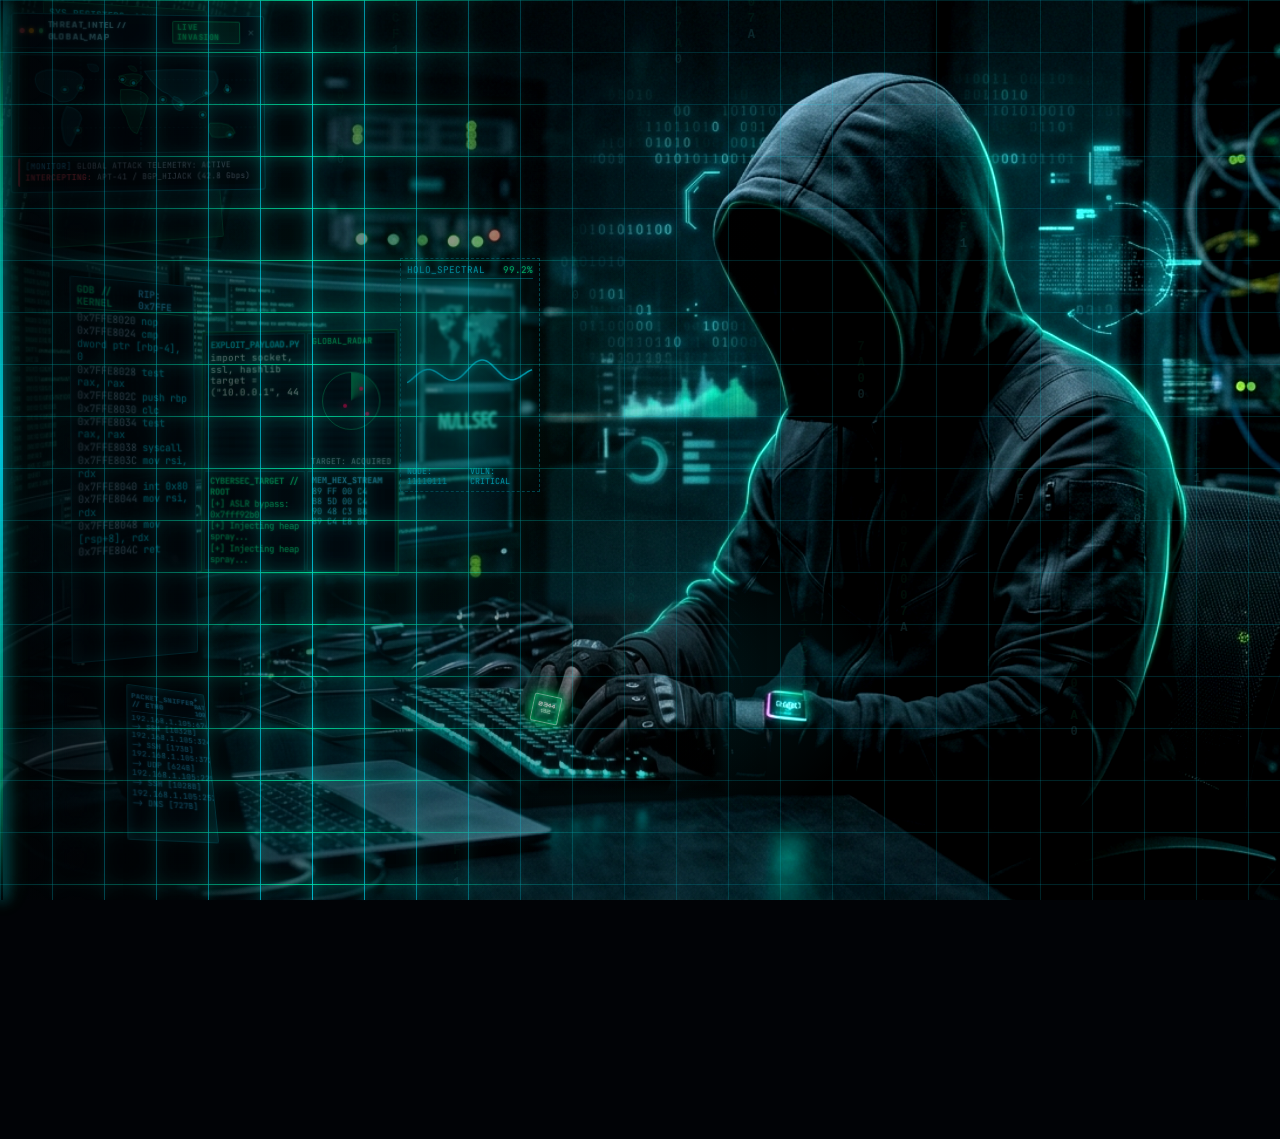
==== commit d2141b33: "add techqiest" ====
--- a/CyberSecurity-Live-Wallpaper/index.html
+++ b/CyberSecurity-Live-Wallpaper/index.html
@@ -1,12 +1,15 @@
 <!DOCTYPE html>
 <html lang="en">
+
 <head>
   <meta charset="UTF-8">
   <meta name="viewport" content="width=device-width, initial-scale=1.0">
   <title>Live Matrix Wallpaper</title>
   <link rel="preconnect" href="https://fonts.googleapis.com">
   <link rel="preconnect" href="https://fonts.gstatic.com" crossorigin>
-  <link href="https://fonts.googleapis.com/css2?family=JetBrains+Mono:wght@400;500;600;700;800&family=Orbitron:wght@500;600;700;800;900&family=Rajdhani:wght@500;600;700&family=Share+Tech+Mono&display=swap" rel="stylesheet">
+  <link
+    href="https://fonts.googleapis.com/css2?family=JetBrains+Mono:wght@400;500;600;700;800&family=Orbitron:wght@500;600;700;800;900&family=Rajdhani:wght@500;600;700&family=Share+Tech+Mono&display=swap"
+    rel="stylesheet">
   <style>
     * {
       box-sizing: border-box;
@@ -14,7 +17,8 @@
       padding: 0;
     }
 
-    html, body {
+    html,
+    body {
       width: 100%;
       height: 100%;
       overflow: hidden;
@@ -55,15 +59,26 @@
       z-index: 2;
       pointer-events: none;
       background: radial-gradient(ellipse 42% 38% at 24% 45%, rgba(0, 255, 170, 0.12), transparent 75%),
-                  radial-gradient(ellipse 32% 28% at 46% 76%, rgba(0, 229, 255, 0.15), transparent 70%);
+        radial-gradient(ellipse 32% 28% at 46% 76%, rgba(0, 229, 255, 0.15), transparent 70%);
       animation: ambient-flicker 2.8s infinite ease-in-out alternate;
     }
 
     @keyframes ambient-flicker {
-      0% { opacity: 0.70; }
-      40% { opacity: 0.95; }
-      75% { opacity: 0.80; }
-      100% { opacity: 1.0; }
+      0% {
+        opacity: 0.70;
+      }
+
+      40% {
+        opacity: 0.95;
+      }
+
+      75% {
+        opacity: 0.80;
+      }
+
+      100% {
+        opacity: 1.0;
+      }
     }
 
     /* 3. Screen Overlays (Live Active Screens) */
@@ -185,32 +200,67 @@
     }
 
     @keyframes radar-spin {
-      to { transform: rotate(360deg); }
+      to {
+        transform: rotate(360deg);
+      }
     }
 
     @keyframes monitor-top-drift {
-      0%, 100% { transform: perspective(600px) rotateY(18deg) rotateX(10deg) translate(0, 0); }
-      50% { transform: perspective(600px) rotateY(18deg) rotateX(10deg) translate(0.5px, -1px); }
+
+      0%,
+      100% {
+        transform: perspective(600px) rotateY(18deg) rotateX(10deg) translate(0, 0);
+      }
+
+      50% {
+        transform: perspective(600px) rotateY(18deg) rotateX(10deg) translate(0.5px, -1px);
+      }
     }
 
     @keyframes monitor-left-drift {
-      0%, 100% { transform: perspective(600px) rotateY(16deg) rotateX(2deg) translate(0, 0); }
-      50% { transform: perspective(600px) rotateY(16deg) rotateX(2deg) translate(-0.5px, 1px); }
+
+      0%,
+      100% {
+        transform: perspective(600px) rotateY(16deg) rotateX(2deg) translate(0, 0);
+      }
+
+      50% {
+        transform: perspective(600px) rotateY(16deg) rotateX(2deg) translate(-0.5px, 1px);
+      }
     }
 
     @keyframes monitor-center-drift {
-      0%, 100% { transform: perspective(800px) rotateY(-5deg) rotateX(1deg) translate(0, 0); }
-      50% { transform: perspective(800px) rotateY(-5deg) rotateX(1deg) translate(0.5px, 0.5px); }
+
+      0%,
+      100% {
+        transform: perspective(800px) rotateY(-5deg) rotateX(1deg) translate(0, 0);
+      }
+
+      50% {
+        transform: perspective(800px) rotateY(-5deg) rotateX(1deg) translate(0.5px, 0.5px);
+      }
     }
 
     @keyframes monitor-laptop-drift {
-      0%, 100% { transform: perspective(450px) rotateX(28deg) rotateY(17deg) rotateZ(-3deg) translate(0, 0); }
-      50% { transform: perspective(450px) rotateX(28deg) rotateY(17deg) rotateZ(-3deg) translate(0.5px, -0.5px); }
+
+      0%,
+      100% {
+        transform: perspective(450px) rotateX(28deg) rotateY(17deg) rotateZ(-3deg) translate(0, 0);
+      }
+
+      50% {
+        transform: perspective(450px) rotateX(28deg) rotateY(17deg) rotateZ(-3deg) translate(0.5px, -0.5px);
+      }
     }
 
     @keyframes screen-refresh {
-      from { background-position: 0 -8px; }
-      to { background-position: 0 8px; }
+      from {
+        background-position: 0 -8px;
+      }
+
+      to {
+        background-position: 0 8px;
+      }
     }
 
     .radar-blip {
@@ -224,8 +274,17 @@
     }
 
     @keyframes blink-blip {
-      0%, 100% { opacity: 1; transform: scale(1.2); }
-      50% { opacity: 0.2; transform: scale(0.8); }
+
+      0%,
+      100% {
+        opacity: 1;
+        transform: scale(1.2);
+      }
+
+      50% {
+        opacity: 0.2;
+        transform: scale(0.8);
+      }
     }
 
     /* Attack Console Terminal Pane */
@@ -286,9 +345,20 @@
     }
 
     @keyframes holo-float {
-      0% { transform: translateY(0px); opacity: 0.88; }
-      50% { transform: translateY(-2px); opacity: 1.0; }
-      100% { transform: translateY(1.5px); opacity: 0.92; }
+      0% {
+        transform: translateY(0px);
+        opacity: 0.88;
+      }
+
+      50% {
+        transform: translateY(-2px);
+        opacity: 1.0;
+      }
+
+      100% {
+        transform: translateY(1.5px);
+        opacity: 0.92;
+      }
     }
 
     /* --- Hacker's Smartwatch Display on Right Wrist --- */
@@ -319,8 +389,13 @@
     }
 
     @keyframes watch-pulse {
-      0% { box-shadow: 0 0 8px #00ff88, 0 0 16px rgba(0, 255, 136, 0.55), inset 0 0 4px #00ff88; }
-      100% { box-shadow: 0 0 15px #00ff88, 0 0 30px rgba(0, 255, 136, 0.9), inset 0 0 8px #00ff88; }
+      0% {
+        box-shadow: 0 0 8px #00ff88, 0 0 16px rgba(0, 255, 136, 0.55), inset 0 0 4px #00ff88;
+      }
+
+      100% {
+        box-shadow: 0 0 15px #00ff88, 0 0 30px rgba(0, 255, 136, 0.9), inset 0 0 8px #00ff88;
+      }
     }
 
     /* 4. Active Typing: Continuously Moving Fingers on Keyboard Canvas */
@@ -337,10 +412,21 @@
     }
 
     @keyframes continuous-hand-recoil {
-      0% { transform: translateY(0px) rotate(0deg); }
-      35% { transform: translateY(-0.7px) rotate(-0.08deg); }
-      70% { transform: translateY(0.5px) rotate(0.1deg); }
-      100% { transform: translateY(-0.3px) rotate(0deg); }
+      0% {
+        transform: translateY(0px) rotate(0deg);
+      }
+
+      35% {
+        transform: translateY(-0.7px) rotate(-0.08deg);
+      }
+
+      70% {
+        transform: translateY(0.5px) rotate(0.1deg);
+      }
+
+      100% {
+        transform: translateY(-0.3px) rotate(0deg);
+      }
     }
 
     /* Mechanical keycaps glow canvas right under the fingers */
@@ -430,9 +516,21 @@
       border-radius: 50%;
       display: inline-block;
     }
-    .popup-dot.red { background: #ff4757; box-shadow: 0 0 4px #ff4757; }
-    .popup-dot.yellow { background: #ffa502; box-shadow: 0 0 4px #ffa502; }
-    .popup-dot.green { background: #2ed573; box-shadow: 0 0 4px #2ed573; }
+
+    .popup-dot.red {
+      background: #ff4757;
+      box-shadow: 0 0 4px #ff4757;
+    }
+
+    .popup-dot.yellow {
+      background: #ffa502;
+      box-shadow: 0 0 4px #ffa502;
+    }
+
+    .popup-dot.green {
+      background: #2ed573;
+      box-shadow: 0 0 4px #2ed573;
+    }
 
     .popup-title {
       font-family: 'Rajdhani', 'Orbitron', sans-serif;
@@ -457,12 +555,14 @@
       border-radius: 2px;
       letter-spacing: 0.06em;
     }
+
     .popup-status-badge.live {
       background: rgba(0, 255, 136, 0.18);
       border: 1px solid rgba(0, 255, 136, 0.6);
       color: #00ff88;
       text-shadow: 0 0 3px #00ff88;
     }
+
     .popup-status-badge.alert {
       background: rgba(255, 42, 75, 0.2);
       border: 1px solid rgba(255, 42, 75, 0.65);
@@ -480,6 +580,7 @@
       padding: 0 0.15rem;
       transition: color 0.15s ease;
     }
+
     .popup-close-btn:hover {
       color: #ff4757;
     }
@@ -502,11 +603,13 @@
       overflow: hidden;
       margin-bottom: 0.25rem;
     }
+
     .world-map-svg {
       width: 100%;
       height: 100%;
       display: block;
     }
+
     .world-map-canvas {
       position: absolute;
       inset: 0;
@@ -514,6 +617,7 @@
       height: 100%;
       pointer-events: none;
     }
+
     .world-threat-log {
       font-family: 'JetBrains Mono', monospace;
       font-size: 0.50rem;
@@ -526,9 +630,19 @@
       flex-direction: column;
       gap: 1px;
     }
-    .world-threat-log .hl-red { color: #ff4757; font-weight: bold; }
-    .world-threat-log .hl-cyan { color: #38bdf8; }
-    .world-threat-log .hl-green { color: #00ff88; }
+
+    .world-threat-log .hl-red {
+      color: #ff4757;
+      font-weight: bold;
+    }
+
+    .world-threat-log .hl-cyan {
+      color: #38bdf8;
+    }
+
+    .world-threat-log .hl-green {
+      color: #00ff88;
+    }
 
     /* SATCOM Satellite Styles */
     .satcom-grid {
@@ -538,6 +652,7 @@
       align-items: center;
       margin-bottom: 0.25rem;
     }
+
     .satcom-radar {
       position: relative;
       width: 80px;
@@ -547,6 +662,7 @@
       background: radial-gradient(circle, rgba(0, 229, 255, 0.08) 0%, transparent 70%);
       overflow: hidden;
     }
+
     .satcom-sweep {
       position: absolute;
       inset: 0;
@@ -554,15 +670,20 @@
       background: conic-gradient(from 0deg, rgba(0, 229, 255, 0.7) 0deg, transparent 65deg, transparent 360deg);
       animation: satcom-spin 2.2s linear infinite;
     }
+
     @keyframes satcom-spin {
-      to { transform: rotate(360deg); }
-    }
+      to {
+        transform: rotate(360deg);
+      }
+    }
+
     .satcom-orbit-ring {
       position: absolute;
       inset: 12px;
       border-radius: 50%;
       border: 1px dashed rgba(0, 255, 136, 0.35);
     }
+
     .satcom-blip {
       position: absolute;
       width: 5px;
@@ -574,16 +695,26 @@
       left: 56px;
       animation: satcom-blip-pulse 1.2s infinite alternate;
     }
+
     @keyframes satcom-blip-pulse {
-      0% { transform: scale(0.9); opacity: 0.5; }
-      100% { transform: scale(1.3); opacity: 1; }
-    }
+      0% {
+        transform: scale(0.9);
+        opacity: 0.5;
+      }
+
+      100% {
+        transform: scale(1.3);
+        opacity: 1;
+      }
+    }
+
     .satcom-stats {
       font-family: 'JetBrains Mono', monospace;
       font-size: 0.52rem;
       line-height: 1.35;
       color: #94a3b8;
     }
+
     .satcom-waterfall {
       width: 100%;
       height: 26px;
@@ -602,6 +733,7 @@
       font-size: 0.50rem;
       margin-bottom: 0.25rem;
     }
+
     .stack-row {
       display: flex;
       justify-content: space-between;
@@ -610,21 +742,25 @@
       background: rgba(0, 20, 30, 0.85);
       border-left: 2px solid rgba(0, 229, 255, 0.4);
     }
+
     .stack-row.danger {
       background: rgba(60, 10, 20, 0.85);
       border-left-color: #ff2a4b;
       color: #ff6b81;
     }
+
     .stack-row.warn {
       background: rgba(50, 35, 10, 0.85);
       border-left-color: #ffa502;
       color: #f6e58d;
     }
+
     .stack-row.success {
       background: rgba(10, 45, 25, 0.85);
       border-left-color: #00ff88;
       color: #2ed573;
     }
+
     .exploit-progress-wrap {
       background: rgba(0, 10, 15, 0.85);
       border: 1px solid rgba(0, 229, 255, 0.3);
@@ -633,6 +769,7 @@
       overflow: hidden;
       margin-top: 0.15rem;
     }
+
     .exploit-progress-bar {
       height: 100%;
       width: 0%;
@@ -654,6 +791,7 @@
       overflow: hidden;
       color: #94a3b8;
     }
+
     .packet-stream-line {
       white-space: nowrap;
       overflow: hidden;
@@ -672,6 +810,7 @@
       padding: 0.22rem 0.32rem;
       margin: 0.15rem 0;
     }
+
     .nmap-exploit-pill {
       background: rgba(255, 42, 75, 0.16);
       border: 1px solid rgba(255, 42, 75, 0.5);
@@ -713,12 +852,33 @@
       overflow: hidden;
       margin: 0.15rem 0;
     }
-    .malware-cfg-box .asm-addr { color: #64748b; }
-    .malware-cfg-box .asm-op { color: #00e5ff; font-weight: bold; }
-    .malware-cfg-box .asm-fn { color: #ffa502; }
-    .malware-cfg-box .asm-cmt { color: #475569; font-style: italic; }
-    .malware-cfg-box .asm-lbl { color: #f43f5e; }
-    .malware-cfg-box .asm-res { color: #00ff88; font-weight: bold; }
+
+    .malware-cfg-box .asm-addr {
+      color: #64748b;
+    }
+
+    .malware-cfg-box .asm-op {
+      color: #00e5ff;
+      font-weight: bold;
+    }
+
+    .malware-cfg-box .asm-fn {
+      color: #ffa502;
+    }
+
+    .malware-cfg-box .asm-cmt {
+      color: #475569;
+      font-style: italic;
+    }
+
+    .malware-cfg-box .asm-lbl {
+      color: #f43f5e;
+    }
+
+    .malware-cfg-box .asm-res {
+      color: #00ff88;
+      font-weight: bold;
+    }
 
     /* Botnet C2 Swarm Styles */
     .botnet-stream-box {
@@ -764,23 +924,21 @@
         linear-gradient(90deg, rgba(0, 229, 255, 0.75) 1.5px, transparent 1.5px);
       background-size: 52px 52px;
       -webkit-mask-image: linear-gradient(90deg,
-        transparent 0%,
-        rgba(0, 0, 0, 0.25) 20%,
-        rgba(0, 0, 0, 0.2) 20%,
-        rgba(0, 0, 0, 1) 50%,
-        rgba(0, 0, 0, 0.25) 80%,
-        rgba(0, 0, 0, 0.2) 80%,
-        transparent 100%
-      );
+          transparent 0%,
+          rgba(0, 0, 0, 0.25) 20%,
+          rgba(0, 0, 0, 0.2) 20%,
+          rgba(0, 0, 0, 1) 50%,
+          rgba(0, 0, 0, 0.25) 80%,
+          rgba(0, 0, 0, 0.2) 80%,
+          transparent 100%);
       mask-image: linear-gradient(90deg,
-        transparent 0%,
-        rgba(0, 0, 0, 0.25) 20%,
-        rgba(0, 0, 0, 0.2) 20%,
-        rgba(0, 0, 0, 1) 50%,
-        rgba(0, 0, 0, 0.25) 80%,
-        rgba(0, 0, 0, 0.2) 80%,
-        transparent 100%
-      );
+          transparent 0%,
+          rgba(0, 0, 0, 0.25) 20%,
+          rgba(0, 0, 0, 0.2) 20%,
+          rgba(0, 0, 0, 1) 50%,
+          rgba(0, 0, 0, 0.25) 80%,
+          rgba(0, 0, 0, 0.2) 80%,
+          transparent 100%);
       -webkit-mask-size: 38% 100%;
       mask-size: 38% 100%;
       -webkit-mask-size: 48% 100%;
@@ -800,12 +958,11 @@
       bottom: 0;
       width: 3px;
       background: linear-gradient(180deg,
-        transparent 0%,
-        rgba(0, 255, 170, 0.55) 15%,
-        #00e5ff 50%,
-        rgba(0, 255, 170, 0.55) 85%,
-        transparent 100%
-      );
+          transparent 0%,
+          rgba(0, 255, 170, 0.55) 15%,
+          #00e5ff 50%,
+          rgba(0, 255, 170, 0.55) 85%,
+          transparent 100%);
       box-shadow: 0 0 14px #00e5ff, 0 0 28px rgba(0, 255, 170, 0.85);
       opacity: 0.85;
       animation: grid-beam-sweep 5.5s infinite ease-in-out alternate;
@@ -815,1159 +972,1290 @@
       0% {
         -webkit-mask-position: -40vw 0;
         mask-position: -40vw 0;
-    @keyframes grid-natural-breathe {
-      0%, 100% {
-        opacity: 0.85;
-        filter: drop-shadow(0 0 2px rgba(0, 229, 255, 0.25));
-      }
-      100% {
-        -webkit-mask-position: 140vw 0;
-        mask-position: 140vw 0;
-      50% {
-        opacity: 1;
-        filter: drop-shadow(0 0 4px rgba(0, 229, 255, 0.55)) drop-shadow(0 0 8px rgba(0, 255, 170, 0.3));
-      }
-    }
-
-    @keyframes grid-beam-sweep {
-    @keyframes grid-glow-sweep {
-      0% {
-        left: -15px;
-        opacity: 0.25;
-        -webkit-mask-position: -48vw 0;
-        mask-position: -48vw 0;
-      }
-      50% {
-        opacity: 0.95;
-      }
-      100% {
-        left: calc(100vw + 15px);
-        opacity: 0.25;
-        -webkit-mask-position: 148vw 0;
-        mask-position: 148vw 0;
-      }
-    }
-
-    /* 7. Minimal digital clock & session monitor */
-    .hud-header {
-      position: fixed;
-      top: 1.25rem;
-      left: auto;
-      right: 1.5rem;
-      z-index: 10;
-      display: flex;
-      justify-content: flex-end;
-      align-items: center;
-      pointer-events: auto;
-      font-size: 0.78rem;
-      letter-spacing: 0.14em;
-      text-transform: uppercase;
-      color: rgba(0, 229, 255, 0.92);
-      text-shadow: 0 0 3px rgba(0, 229, 255, 0.45);
-    }
-
-    .hud-box {
-      display: flex;
-      flex-direction: column;
-      align-items: flex-end;
-      gap: 0.35rem;
-      padding: 0.45rem 0.85rem;
-      background: rgba(2, 6, 12, 0.88);
-      border: 1px solid rgba(0, 229, 255, 0.38);
-      border-radius: 2px;
-      backdrop-filter: blur(10px);
-      box-shadow: 0 0 14px rgba(0, 229, 255, 0.15);
-    }
-
-    .hud-topbar {
-      display: flex;
-      align-items: center;
-      justify-content: space-between;
-      gap: 0.8rem;
-      width: 100%;
-      font-size: 0.62rem;
-      letter-spacing: 0.08em;
-      color: rgba(141, 239, 255, 0.85);
-      border-bottom: 1px solid rgba(0, 229, 255, 0.18);
-      padding-bottom: 0.25rem;
-      margin-bottom: 0.15rem;
-    }
-
-    .hud-modes {
-      display: flex;
-      align-items: center;
-      gap: 0.3rem;
-    }
-
-    .hud-mode-btn {
-      background: transparent;
-      border: 1px solid rgba(0, 229, 255, 0.3);
-      color: rgba(141, 239, 255, 0.65);
-      font-family: 'Rajdhani', sans-serif;
-      font-weight: 700;
-      font-size: 0.64rem;
-      padding: 0.12rem 0.42rem;
-      border-radius: 2px;
-      cursor: pointer;
-      transition: all 0.15s ease;
-      letter-spacing: 0.08em;
-    }
-
-    .hud-mode-btn:hover {
-      border-color: rgba(0, 229, 255, 0.7);
-      color: #fff;
-    }
-
-    .hud-mode-btn.active {
-      background: rgba(255, 42, 75, 0.2);
-      border-color: #ff2a4b;
-      color: #ff6b81;
-      text-shadow: 0 0 4px rgba(255, 42, 75, 0.8);
-      font-weight: bold;
-    }
-
-    .hud-telemetry-pill {
-      font-family: 'JetBrains Mono', monospace;
-      font-weight: 600;
-      font-size: 0.62rem;
-      color: #a7f3d0;
-      text-shadow: 0 0 3px rgba(52, 211, 153, 0.5);
-      display: flex;
-      align-items: center;
-      gap: 0.32rem;
-      cursor: pointer;
-      user-select: none;
-      letter-spacing: 0.04em;
-    }
-
-    .hud-telemetry-pill:hover {
-      color: #6ee7b7;
-    }
-
-    .hud-telemetry-pill .pulse-dot {
-      width: 5px;
-      height: 5px;
-      background: #00ff88;
-      border-radius: 50%;
-      box-shadow: 0 0 6px #00ff88;
-      animation: session-pulse 1.2s infinite ease-in-out alternate;
-    }
-
-    .hud-topbar-right {
-      display: flex;
-      align-items: center;
-      gap: 0.55rem;
-    }
-
-    /* Live Laptop Battery Telemetry Pill */
-    .hud-battery-pill {
-      font-family: 'JetBrains Mono', monospace;
-      font-weight: 600;
-      font-size: 0.58rem;
-      letter-spacing: 0.06em;
-      color: #00ff88;
-      text-shadow: 0 0 3px rgba(0, 255, 136, 0.5);
-      display: inline-flex;
-      align-items: center;
-      gap: 0.28rem;
-      padding: 0.08rem 0.35rem;
-      background: rgba(0, 18, 24, 0.65);
-      border: 1px solid rgba(0, 229, 255, 0.28);
-      border-radius: 2px;
-      user-select: none;
-      cursor: default;
-      transition: all 0.2s ease;
-    }
-    .hud-battery-pill:hover {
-      border-color: rgba(0, 229, 255, 0.65);
-      box-shadow: 0 0 8px rgba(0, 229, 255, 0.25);
-    }
-    .hud-battery-pill.charging {
-      color: #38bdf8;
-      border-color: rgba(56, 189, 248, 0.45);
-      text-shadow: 0 0 4px #00e5ff;
-    }
-    .hud-battery-pill.mid {
-      color: #ffa502;
-      border-color: rgba(255, 165, 2, 0.4);
-      text-shadow: 0 0 4px #ffa502;
-    }
-    .hud-battery-pill.low {
-      color: #ff4757;
-      border-color: rgba(255, 71, 87, 0.55);
-      text-shadow: 0 0 4px #ff4757;
-      animation: battery-low-pulse 1.2s infinite alternate;
-    }
-    @keyframes battery-low-pulse {
-      0% { opacity: 0.7; }
-      100% { opacity: 1; filter: drop-shadow(0 0 4px #ff2a4b); }
-    }
-
-    .battery-icon-wrap {
-      display: inline-flex;
-      align-items: center;
-    }
-    .battery-shell {
-      width: 15px;
-      height: 8px;
-      border: 1px solid currentColor;
-      border-radius: 1.5px;
-      padding: 1px;
-      display: flex;
-      align-items: center;
-      box-sizing: border-box;
-      background: rgba(0, 0, 0, 0.45);
-    }
-    .battery-nub {
-      width: 1.5px;
-      height: 4px;
-      background: currentColor;
-      border-radius: 0 1px 1px 0;
-      margin-left: 1px;
-    }
-    .battery-fill {
-      height: 100%;
-      width: 80%;
-      background: currentColor;
-      border-radius: 0.5px;
-      transition: width 0.3s ease;
-      box-shadow: 0 0 3px currentColor;
-    }
-    .battery-bolt {
-      font-size: 0.52rem;
-      line-height: 1;
-      color: #38bdf8;
-      margin-right: -1px;
-    }
-    .battery-status-tag {
-      font-size: 0.50rem;
-      padding: 0 0.15rem;
-      border-radius: 1px;
-      background: rgba(0, 229, 255, 0.12);
-      border: 1px solid rgba(0, 229, 255, 0.25);
-      color: inherit;
-      line-height: 1.1;
-    }
-
-    @keyframes session-pulse {
-      0% { opacity: 0.4; transform: scale(0.85); }
-      100% { opacity: 1; transform: scale(1.15); }
-    }
-
-    .ip-panel {
-      position: fixed;
-      right: 1.5rem;
-      bottom: 1.25rem;
-      z-index: 10;
-      min-width: 11.8rem;
-      padding: 0.45rem 0.8rem;
-      background: rgba(2, 6, 12, 0.9);
-      border: 1px solid rgba(255, 42, 75, 0.35);
-      border-right: 3px solid #ff2a4b;
-      border-radius: 2px;
-      color: #ff8597;
-      font-family: 'Rajdhani', sans-serif;
-      font-size: 0.68rem;
-      font-weight: 700;
-      letter-spacing: 0.1em;
-      text-align: right;
-      text-shadow: 0 0 3px rgba(255, 42, 75, 0.45);
-      box-shadow: 0 0 8px rgba(255, 42, 75, 0.16), inset 0 0 8px rgba(255, 42, 75, 0.08);
-    }
-
-    .ip-panel strong {
-      display: block;
-      font-family: 'JetBrains Mono', monospace;
-      font-weight: 700;
-      font-size: 0.98rem;
-      letter-spacing: 0.10em;
-      font-variant-numeric: tabular-nums;
-      color: #ff2a4b;
-      text-shadow: 0 0 5px rgba(255, 42, 75, 0.95), 0 0 12px rgba(255, 0, 60, 0.55);
-      margin-top: 2px;
-    }
-
-    .digital-clock {
-      display: flex;
-      align-items: center;
-      gap: 0.2rem;
-      min-height: 2.35rem;
-    }
-
-    .digital-digit {
-      position: relative;
-      width: 1.25rem;
-      height: 2.15rem;
-    }
-
-    .digital-segment {
-      position: absolute;
-      background: rgba(45, 12, 18, 0.32);
-      border-radius: 0.12rem;
-      transition: background 0.08s ease, box-shadow 0.08s ease;
-    }
-
-    .digital-segment.on {
-      background: #ff2a4b;
-      box-shadow: 0 0 5px rgba(255, 42, 75, 1), 0 0 12px rgba(255, 0, 60, 0.65);
-    }
-
-    .digital-segment.a,
-    .digital-segment.g,
-    .digital-segment.d {
-      left: 0.18rem;
-      width: 0.89rem;
-      height: 0.22rem;
-      clip-path: polygon(12% 0, 88% 0, 100% 50%, 88% 100%, 12% 100%, 0 50%);
-    }
-
-    .digital-segment.a { top: 0; }
-    .digital-segment.g { top: 0.96rem; }
-    .digital-segment.d { bottom: 0; }
-
-    .digital-segment.f,
-    .digital-segment.e,
-    .digital-segment.b,
-    .digital-segment.c {
-      width: 0.22rem;
-      height: 0.82rem;
-      clip-path: polygon(50% 0, 100% 12%, 100% 88%, 50% 100%, 0 88%, 0 12%);
-    }
-
-    .digital-segment.f { left: 0; top: 0.13rem; }
-    .digital-segment.e { left: 0; bottom: 0.13rem; }
-    .digital-segment.b { right: 0; top: 0.13rem; }
-    .digital-segment.c { right: 0; bottom: 0.13rem; }
-
-    .digital-colon {
-      display: flex;
-      flex-direction: column;
-      justify-content: space-around;
-      height: 1.8rem;
-      padding: 0 0.05rem;
-    }
-
-    .digital-colon::before,
-    .digital-colon::after {
-      content: '';
-      width: 0.2rem;
-      height: 0.2rem;
-      border-radius: 50%;
-      background: #ff2a4b;
-      box-shadow: 0 0 5px rgba(255, 42, 75, 0.9);
-    }
-
-    .digital-dot {
-      display: flex;
-      align-items: flex-end;
-      height: 1.8rem;
-      padding: 0 0.12rem 0.22rem 0.12rem;
-    }
-
-    .digital-dot::after {
-      content: '';
-      width: 0.22rem;
-      height: 0.22rem;
-      border-radius: 50%;
-      background: #ff2a4b;
-      box-shadow: 0 0 5px rgba(255, 42, 75, 0.9);
-    }
-
-    .digital-digit.ms-digit {
-      transform: scale(0.86);
-      transform-origin: bottom center;
-      margin: 0 -0.06rem;
-      opacity: 0.95;
-    }
-
-    /* 14a. Digital Clock Anchor & Quick System Shortcuts Dropdown */
-    .digital-clock-anchor {
-      position: relative;
-      display: inline-flex;
-      align-items: flex-end;
-      justify-content: flex-end;
-      width: 100%;
-    }
-
-    /* 14a. Mode Bar Quick System Shortcuts Dropdown Anchor & Button */
-    .hud-shortcuts-anchor {
-      position: relative;
-      display: inline-flex;
-      align-items: center;
-    }
-
-    .clock-shortcuts-arrow-btn {
-      position: relative;
-      width: 17px;
-      height: 17px;
-      background: rgba(24, 6, 10, 0.92);
-      border: 1px solid rgba(255, 42, 75, 0.45);
-      border-radius: 2px;
-      color: #ff4757;
-      display: inline-flex;
-      align-items: center;
-      justify-content: center;
-      cursor: pointer;
-      padding: 0;
-      margin: 0;
-      transition: all 0.18s ease;
-      box-shadow: 0 0 6px rgba(255, 42, 75, 0.3);
-      z-index: 25;
-    }
-
-    .clock-shortcuts-arrow-btn:hover,
-    .clock-shortcuts-arrow-btn.active {
-      background: rgba(255, 42, 75, 0.28);
-      border-color: #ff2a4b;
-      color: #ffffff;
-      box-shadow: 0 0 10px rgba(255, 42, 75, 0.85);
-      transform: scale(1.1);
-    }
-
-    .clock-shortcuts-arrow-btn.active .clock-arrow-svg {
-      transform: rotate(180deg);
-    }
-
-    .clock-arrow-svg {
-      transition: transform 0.2s cubic-bezier(0.4, 0, 0.2, 1);
-      pointer-events: none;
-    }
-
-    .clock-shortcuts-menu {
-      position: absolute;
-      top: calc(100% + 6px);
-      left: 0;
-      min-width: 235px;
-      background: rgba(2, 6, 12, 0.97);
-      border: 1px solid rgba(0, 229, 255, 0.38);
-      border-top: 2px solid #ff2a4b;
-      border-radius: 2px;
-      backdrop-filter: blur(14px);
-      box-shadow: 0 8px 24px rgba(0, 0, 0, 0.9), 0 0 16px rgba(255, 42, 75, 0.25);
-      padding: 0.35rem;
-      z-index: 100;
-      display: none;
-      flex-direction: column;
-      animation: scDropdownFadeIn 0.15s cubic-bezier(0.16, 1, 0.3, 1);
-    }
-
-    .clock-shortcuts-menu.open {
-      display: flex;
-    }
-
-    @keyframes scDropdownFadeIn {
-      from {
-        opacity: 0;
-        transform: translateY(-4px) scale(0.98);
-      }
-      to {
-        opacity: 1;
-        transform: translateY(0) scale(1);
-      }
-    }
-
-    .shortcuts-menu-header {
-      display: flex;
-      align-items: center;
-      justify-content: space-between;
-      padding: 0.25rem 0.45rem 0.35rem 0.45rem;
-      border-bottom: 1px solid rgba(0, 229, 255, 0.18);
-      font-family: 'Orbitron', 'Rajdhani', sans-serif;
-      font-size: 0.56rem;
-      letter-spacing: 0.12em;
-    }
-
-    .shortcuts-menu-title {
-      color: #ff6b81;
-      font-weight: 700;
-      text-shadow: 0 0 4px rgba(255, 42, 75, 0.6);
-    }
-
-    .shortcuts-menu-badge {
-      font-family: 'JetBrains Mono', monospace;
-      font-size: 0.44rem;
-      color: #00ff88;
-      background: rgba(0, 255, 136, 0.12);
-      border: 1px solid rgba(0, 255, 136, 0.35);
-      padding: 0.04rem 0.25rem;
-      border-radius: 2px;
-      font-weight: 700;
-      letter-spacing: 0.06em;
-    }
-
-    .shortcuts-menu-items {
-      display: flex;
-      flex-direction: column;
-      gap: 2px;
-      margin-top: 0.25rem;
-    }
-
-    .shortcut-item {
-      display: flex;
-      align-items: center;
-      gap: 0.55rem;
-      padding: 0.32rem 0.45rem;
-      background: transparent;
-      border: 1px solid transparent;
-      border-radius: 2px;
-      color: #e2e8f0;
-      cursor: pointer;
-      text-align: left;
-      transition: all 0.14s ease;
-      width: 100%;
-    }
-
-    .shortcut-item:hover {
-      background: rgba(0, 229, 255, 0.12);
-      border-color: rgba(0, 229, 255, 0.35);
-      color: #ffffff;
-      transform: translateX(-2px);
-    }
-
-    .shortcut-item.item-power:hover {
-      background: rgba(255, 42, 75, 0.22);
-      border-color: #ff2a4b;
-    }
-
-    .shortcut-item.item-restart:hover {
-      background: rgba(255, 165, 2, 0.22);
-      border-color: #ffa502;
-    }
-
-    .shortcut-item .sc-icon {
-      font-size: 0.76rem;
-      width: 1.1rem;
-      text-align: center;
-      display: inline-flex;
-      align-items: center;
-      justify-content: center;
-    }
-
-    .shortcut-item.item-power .sc-icon { color: #ff4757; }
-    .shortcut-item.item-settings .sc-icon { color: #00e5ff; }
-    .shortcut-item.item-restart .sc-icon { color: #ffa502; }
-    .shortcut-item.item-lock .sc-icon { color: #00ff88; }
-    .shortcut-item.item-sleep .sc-icon { color: #38bdf8; }
-    .shortcut-item.item-taskmgr .sc-icon { color: #00e5ff; }
-    .shortcut-item.item-gpu .sc-icon { color: #ffd32a; }
-
-    .shortcut-item .sc-meta {
-      display: flex;
-      flex-direction: column;
-      flex: 1;
-    }
-
-    .shortcut-item .sc-label {
-      font-family: 'Rajdhani', sans-serif;
-      font-size: 0.70rem;
-      font-weight: 700;
-      letter-spacing: 0.05em;
-    }
-
-    .shortcut-item .sc-sub {
-      font-family: 'JetBrains Mono', monospace;
-      font-size: 0.48rem;
-      font-weight: 500;
-      color: #64748b;
-      letter-spacing: 0.03em;
-    }
-
-    .shortcut-item:hover .sc-sub {
-      color: #94a3b8;
-    }
-
-    .shortcut-divider {
-      height: 1px;
-      background: rgba(0, 229, 255, 0.16);
-      margin: 0.2rem 0;
-    }
-
-    /* Shortcut HUD Toast Notification */
-    .hud-shortcut-toast {
-      position: fixed;
-      bottom: 2rem;
-      left: 50%;
-      transform: translateX(-50%) translateY(20px);
-      background: rgba(2, 6, 14, 0.96);
-      border: 1px solid rgba(0, 229, 255, 0.6);
-      border-left: 4px solid #ff2a4b;
-      box-shadow: 0 0 20px rgba(0, 229, 255, 0.35), 0 8px 30px rgba(0, 0, 0, 0.9);
-      padding: 0.45rem 1rem;
-      border-radius: 3px;
-      display: flex;
-      align-items: center;
-      gap: 0.6rem;
-      font-family: 'JetBrains Mono', monospace;
-      font-size: 0.68rem;
-      font-weight: 600;
-      letter-spacing: 0.06em;
-      color: #d8fbff;
-      z-index: 9999;
-      opacity: 0;
-      pointer-events: none;
-      transition: all 0.25s cubic-bezier(0.16, 1, 0.3, 1);
-    }
-
-    .hud-shortcut-toast.show {
-      opacity: 1;
-      transform: translateX(-50%) translateY(0);
-      pointer-events: auto;
-    }
-
-    .hud-shortcut-toast .toast-icon {
-      font-size: 0.9rem;
-    }
-
-    /* Screen flicker when GPU driver restart is simulated */
-    .gpu-restart-flash {
-      position: fixed;
-      inset: 0;
-      background: #000;
-      z-index: 99999;
-      pointer-events: none;
-      opacity: 0;
-    }
-    .gpu-restart-flash.flash-active {
-      animation: gpuFlashAnim 0.35s steps(2, start);
-    }
-    @keyframes gpuFlashAnim {
-      0% { opacity: 0.95; }
-      50% { opacity: 0.2; }
-      75% { opacity: 0.85; }
-      100% { opacity: 0; }
-    }
-
-    /* 14b. Real-Time Date Bar */
-    .hud-date-bar {
-      display: flex;
-      align-items: center;
-      justify-content: space-between;
-      width: 100%;
-      padding-top: 0.22rem;
-      margin-top: 0.15rem;
-      border-top: 1px solid rgba(0, 229, 255, 0.18);
-      font-size: 0.60rem;
-      letter-spacing: 0.08em;
-    }
-
-    .hud-date-info {
-      display: flex;
-      align-items: center;
-      gap: 0.35rem;
-      cursor: pointer;
-      user-select: none;
-    }
-
-    .hud-date-tag {
-      font-family: 'Rajdhani', sans-serif;
-      font-size: 0.54rem;
-      font-weight: 700;
-      letter-spacing: 0.08em;
-      padding: 0.06rem 0.25rem;
-      border-radius: 2px;
-      background: rgba(0, 229, 255, 0.14);
-      border: 1px solid rgba(0, 229, 255, 0.35);
-      color: #00e5ff;
-    }
-
-    .hud-live-date {
-      font-family: 'JetBrains Mono', monospace;
-      font-size: 0.68rem;
-      font-weight: 600;
-      color: #8defff;
-      text-shadow: 0 0 3px rgba(0, 229, 255, 0.5);
-      letter-spacing: 0.08em;
-    }
-
-    .hud-cal-toggle-btn {
-      background: rgba(0, 20, 30, 0.65);
-      border: 1px solid rgba(0, 229, 255, 0.3);
-      border-radius: 2px;
-      color: rgba(141, 239, 255, 0.85);
-      font-family: 'Rajdhani', sans-serif;
-      font-size: 0.58rem;
-      font-weight: 700;
-      letter-spacing: 0.08em;
-      padding: 0.12rem 0.4rem;
-      cursor: pointer;
-      display: flex;
-      align-items: center;
-      gap: 0.25rem;
-      transition: all 0.15s ease;
-    }
-
-    .hud-cal-toggle-btn:hover {
-      border-color: rgba(0, 229, 255, 0.7);
-      color: #00ff88;
-      box-shadow: 0 0 6px rgba(0, 229, 255, 0.25);
-    }
-
-    /* 14c. Modern Cybersecurity Calendar Module */
-    .hud-cyber-calendar {
-      width: 100%;
-      margin-top: 0.3rem;
-      padding-top: 0.3rem;
-      border-top: 1px dashed rgba(0, 229, 255, 0.22);
-      display: flex;
-      flex-direction: column;
-      gap: 0.25rem;
-      transition: all 0.25s ease;
-    }
-
-    .hud-cyber-calendar.cal-collapsed {
-      display: none;
-    }
-
-    .cal-nav-bar {
-      display: flex;
-      align-items: center;
-      justify-content: space-between;
-      gap: 0.25rem;
-      font-size: 0.58rem;
-    }
-
-    .cal-nav-btn {
-      background: rgba(0, 15, 24, 0.8);
-      border: 1px solid rgba(0, 229, 255, 0.3);
-      color: #8defff;
-      border-radius: 2px;
-      cursor: pointer;
-      font-size: 0.55rem;
-      padding: 0.12rem 0.35rem;
-      line-height: 1;
-      transition: all 0.15s ease;
-    }
-
-    .cal-nav-btn:hover {
-      border-color: #00e5ff;
-      background: rgba(0, 229, 255, 0.15);
-      color: #fff;
-    }
-
-    .cal-month-wrap {
-      display: flex;
-      align-items: center;
-      gap: 0.3rem;
-    }
-
-    .cal-month-title {
-      font-family: 'Orbitron', 'Rajdhani', sans-serif;
-      font-weight: 700;
-      font-size: 0.64rem;
-      letter-spacing: 0.12em;
-      color: #fff;
-      text-shadow: 0 0 4px rgba(0, 229, 255, 0.6);
-    }
-
-    .cal-ops-tag {
-      font-family: 'JetBrains Mono', monospace;
-      font-size: 0.44rem;
-      padding: 0.04rem 0.2rem;
-      background: rgba(255, 42, 75, 0.18);
-      border: 1px solid rgba(255, 42, 75, 0.5);
-      border-radius: 2px;
-      color: #ff4757;
-      font-weight: 700;
-      letter-spacing: 0.06em;
-    }
-
-    .cal-today-btn {
-      background: rgba(0, 255, 136, 0.12);
-      border: 1px solid rgba(0, 255, 136, 0.4);
-      color: #00ff88;
-      font-size: 0.52rem;
-      font-family: 'Rajdhani', sans-serif;
-      font-weight: 700;
-      letter-spacing: 0.06em;
-      border-radius: 2px;
-      padding: 0.12rem 0.35rem;
-      cursor: pointer;
-      transition: all 0.15s ease;
-    }
-
-    .cal-today-btn:hover {
-      background: rgba(0, 255, 136, 0.28);
-      border-color: #00ff88;
-      box-shadow: 0 0 6px #00ff88;
-    }
-
-    .cal-weekdays {
-      display: grid;
-      grid-template-columns: repeat(7, 1fr);
-      text-align: center;
-      font-family: 'Rajdhani', sans-serif;
-      font-size: 0.56rem;
-      color: #7dd3fc;
-      font-weight: 700;
-      letter-spacing: 0.06em;
-      margin-top: 0.1rem;
-    }
-
-    .cal-days-grid {
-      display: grid;
-      grid-template-columns: repeat(7, 1fr);
-      gap: 2px;
-      text-align: center;
-      font-family: 'JetBrains Mono', monospace;
-      font-size: 0.54rem;
-      font-weight: 600;
-      font-variant-numeric: tabular-nums;
-    }
-
-    .cal-day-cell {
-      position: relative;
-      height: 18px;
-      display: flex;
-      flex-direction: column;
-      align-items: center;
-      justify-content: center;
-      background: rgba(0, 10, 18, 0.65);
-      border: 1px solid rgba(0, 229, 255, 0.14);
-      border-radius: 2px;
-      cursor: pointer;
-      color: #94a3b8;
-      transition: all 0.15s ease;
-      user-select: none;
-    }
-
-    .cal-day-cell:hover {
-      background: rgba(0, 229, 255, 0.2);
-      border-color: rgba(0, 229, 255, 0.55);
-      color: #fff;
-    }
-
-    .cal-day-cell.other-month {
-      opacity: 0.25;
-      cursor: default;
-    }
-
-    .cal-day-cell.today {
-      background: rgba(255, 42, 75, 0.25);
-      border: 1px solid #ff2a4b;
-      color: #fff;
-      font-weight: bold;
-      box-shadow: 0 0 6px rgba(255, 42, 75, 0.6);
-    }
-
-    .cal-day-cell.selected:not(.today) {
-      background: rgba(0, 229, 255, 0.28);
-      border: 1px solid #00e5ff;
-      color: #00e5ff;
-      box-shadow: 0 0 6px rgba(0, 229, 255, 0.5);
-    }
-
-    .cal-event-dot {
-      width: 3px;
-      height: 3px;
-      border-radius: 50%;
-      position: absolute;
-      bottom: 1.5px;
-    }
-
-    .cal-event-dot.patch {
-      background: #ff4757;
-      box-shadow: 0 0 3px #ff4757;
-    }
-
-    .cal-event-dot.intel {
-      background: #00e5ff;
-      box-shadow: 0 0 3px #00e5ff;
-    }
-
-    .cal-event-dot.drill {
-      background: #00ff88;
-      box-shadow: 0 0 3px #00ff88;
-    }
-
-    .cal-event-dot.zeroday {
-      background: #ffa502;
-      box-shadow: 0 0 3px #ffa502;
-    }
-
-    /* Security Briefing Card at bottom of calendar */
-    .cal-briefing-card {
-      background: rgba(0, 8, 14, 0.9);
-      border: 1px solid rgba(0, 229, 255, 0.25);
-      border-left: 2px solid #00e5ff;
-      border-radius: 2px;
-      padding: 0.22rem 0.35rem;
-      margin-top: 0.15rem;
-      display: flex;
-      flex-direction: column;
-      gap: 2px;
-    }
-
-    .cal-briefing-top {
-      display: flex;
-      align-items: center;
-      gap: 0.3rem;
-      font-size: 0.48rem;
-    }
-
-    .briefing-indicator {
-      width: 4px;
-      height: 4px;
-      border-radius: 50%;
-      background: #00e5ff;
-      box-shadow: 0 0 4px #00e5ff;
-      animation: session-pulse 1.4s infinite alternate;
-    }
-
-    .cal-briefing-label {
-      color: #8defff;
-      font-family: 'Rajdhani', sans-serif;
-      font-weight: 700;
-      letter-spacing: 0.06em;
-    }
-
-    .cal-briefing-status {
-      font-family: 'JetBrains Mono', monospace;
-      font-size: 0.44rem;
-      padding: 0.02rem 0.2rem;
-      border-radius: 1px;
-      background: rgba(255, 42, 75, 0.2);
-      border: 1px solid rgba(255, 42, 75, 0.5);
-      color: #ff6b81;
-      font-weight: 700;
-      letter-spacing: 0.05em;
-    }
-
-    .cal-briefing-event {
-      font-family: 'JetBrains Mono', monospace;
-      font-size: 0.48rem;
-      font-weight: 500;
-      color: #cbd5e1;
-      line-height: 1.25;
-      white-space: nowrap;
-      overflow: hidden;
-      text-overflow: ellipsis;
-    }
-
-    .scanlines {
-      position: fixed;
-      inset: 0;
-      z-index: 11;
-      pointer-events: none;
-      background: linear-gradient(rgba(18, 16, 16, 0) 50%, rgba(0, 0, 0, 0.22) 50%);
-      background-size: 100% 4px;
-      opacity: 0.38;
-    }
-
-    /* Screen Blinking Cursor */
-    .cursor-blink {
-      display: inline-block;
-      width: 6px;
-      height: 11px;
-      background: #00ff88;
-      vertical-align: -1px;
-      animation: blink 0.8s infinite;
-    }
-
-    @keyframes blink {
-      0%, 49% { opacity: 1; }
-      50%, 100% { opacity: 0; }
-    }
-
-    /* 15. Responsive Adaptations across all screen dimensions & resolutions */
-    /* Laptops and smaller displays (<= 1366px width or <= 768px height) */
-    @media (max-width: 1366px), (max-height: 768px) {
-      .hud-header {
-        top: 0.6rem;
-        right: 0.8rem;
-      }
-      .hud-box {
-        padding: 0.32rem 0.65rem;
-        gap: 0.25rem;
-      }
-      .digital-clock {
-        transform: scale(0.92);
-        transform-origin: top right;
-      }
-      .clock-shortcuts-menu {
-        min-width: 215px;
-      }
-      .hud-topbar {
-        font-size: 0.56rem;
-        gap: 0.4rem;
-      }
-      .hud-battery-pill {
-        font-size: 0.52rem;
-        padding: 0.05rem 0.25rem;
-      }
-      .cal-day-cell {
-        height: 15px;
-        font-size: 0.48rem;
-      }
-      .left-popup-workspace {
-        top: 1.0%;
-        left: 0.8%;
-        max-width: 440px;
-        gap: 0.4rem;
-      }
-      .popup-screen-card {
-        min-width: 180px;
-        max-width: 215px;
-      }
-      .world-map-wrap {
-        height: 78px;
-      }
-      .ip-panel {
-        right: 0.8rem;
-        bottom: 0.8rem;
-        padding: 0.35rem 0.6rem;
-        min-width: 10rem;
-      }
-      .ip-panel strong {
-        font-size: 0.85rem;
-      }
-    }
-
-    /* Ultra-compact / Tablet / Low resolution screens (<= 1024px width) */
-    @media (max-width: 1024px) {
-      .left-popup-workspace {
-        flex-direction: column;
-        max-width: 240px;
-        gap: 0.4rem;
-      }
-      .popup-screen-card {
-        min-width: 210px;
-        max-width: 240px;
-      }
-      .hud-box {
-        max-width: 280px;
-      }
-      .hud-cyber-calendar {
-        font-size: 0.48rem;
-      }
-    }
-
-    /* Mobile / Very narrow displays (<= 768px width) */
-    @media (max-width: 768px) {
-      .hud-header {
-        top: 0.4rem;
-        right: 0.4rem;
-        left: auto;
-      }
-      .hud-box {
-        max-width: 250px;
-        padding: 0.25rem 0.5rem;
-      }
-      .digital-clock {
-        transform: scale(0.78);
-        transform-origin: top right;
-      }
-      .clock-shortcuts-menu {
-        min-width: 200px;
-        left: 0;
-        top: calc(100% + 5px);
-        border-top: 2px solid #ff2a4b;
-      }
-      .hud-cyber-calendar,
-      .hud-cal-toggle-btn {
-        display: none !important;
-      }
-      .left-popup-workspace {
-        top: 0.4rem;
-        left: 0.4rem;
-        max-width: 190px;
-      }
-      .popup-screen-card {
-        min-width: 180px;
-        max-width: 190px;
-      }
-      .ip-panel {
-        display: none;
-      }
-    }
-
-    /* Very small heights (<= 640px) like split screens or netbooks */
-    @media (max-height: 640px) {
-      .hud-cyber-calendar {
-        display: none !important;
-      }
-      .hud-cal-toggle-btn {
-        display: none !important;
-      }
-      .world-map-wrap {
-        height: 64px;
-      }
-      .packet-stream-box {
-        height: 52px;
-      }
-    }
-
-    /* Ultra-High Definition 2K / 4K Displays (>= 2560px width) */
-    @media (min-width: 2560px) {
-      .hud-header {
-        top: 2rem;
-        right: 2.2rem;
-      }
-      .hud-box {
-        padding: 0.7rem 1.2rem;
-        gap: 0.5rem;
-        border-width: 1.5px;
-      }
-      .digital-clock {
-        transform: scale(1.22);
-        transform-origin: top right;
-      }
-      .hud-topbar {
-        font-size: 0.82rem;
-      }
-      .hud-live-date {
-        font-size: 0.82rem;
-      }
-      .cal-day-cell {
-        height: 24px;
-        font-size: 0.70rem;
-      }
-      .left-popup-workspace {
-        max-width: 720px;
-        gap: 1rem;
-      }
-      .popup-screen-card {
-        min-width: 290px;
-        max-width: 350px;
-        font-size: 0.75rem;
-      }
-      .world-map-wrap {
-        height: 140px;
-      }
-      .ip-panel {
-        right: 2.2rem;
-        bottom: 2rem;
-        padding: 0.7rem 1.2rem;
-        min-width: 16rem;
-        font-size: 0.95rem;
-      }
-      .ip-panel strong {
-        font-size: 1.4rem;
-      }
-    }
-
-    /* Performance CSS optimizations: GPU compositing & layout containment */
-    .screen-overlay {
-      contain: layout style paint;
-      text-rendering: optimizeSpeed;
-    }
-
-    .popup-screen-card {
-      contain: layout style paint;
-      will-change: transform, opacity;
-    }
-
-    .hud-box {
-      contain: layout style;
-    }
-
-    .background-data-canvas,
-    #keyboard-lighting-canvas,
-    #hacker-hands-canvas {
-      will-change: transform;
-      contain: strict;
-    }
+
+        @keyframes grid-natural-breathe {
+
+          0%,
+          100% {
+            opacity: 0.85;
+            filter: drop-shadow(0 0 2px rgba(0, 229, 255, 0.25));
+          }
+
+          100% {
+            -webkit-mask-position: 140vw 0;
+            mask-position: 140vw 0;
+
+            50% {
+              opacity: 1;
+              filter: drop-shadow(0 0 4px rgba(0, 229, 255, 0.55)) drop-shadow(0 0 8px rgba(0, 255, 170, 0.3));
+            }
+          }
+
+          @keyframes grid-beam-sweep {
+            @keyframes grid-glow-sweep {
+              0% {
+                left: -15px;
+                opacity: 0.25;
+                -webkit-mask-position: -48vw 0;
+                mask-position: -48vw 0;
+              }
+
+              50% {
+                opacity: 0.95;
+              }
+
+              100% {
+                left: calc(100vw + 15px);
+                opacity: 0.25;
+                -webkit-mask-position: 148vw 0;
+                mask-position: 148vw 0;
+              }
+            }
+
+            /* 7. Minimal digital clock & session monitor */
+            .hud-header {
+              position: fixed;
+              top: 1.25rem;
+              left: auto;
+              right: 1.5rem;
+              z-index: 10;
+              display: flex;
+              justify-content: flex-end;
+              align-items: center;
+              pointer-events: auto;
+              font-size: 0.78rem;
+              letter-spacing: 0.14em;
+              text-transform: uppercase;
+              color: rgba(0, 229, 255, 0.92);
+              text-shadow: 0 0 3px rgba(0, 229, 255, 0.45);
+            }
+
+            .hud-box {
+              display: flex;
+              flex-direction: column;
+              align-items: flex-end;
+              gap: 0.35rem;
+              padding: 0.45rem 0.85rem;
+              background: rgba(2, 6, 12, 0.88);
+              border: 1px solid rgba(0, 229, 255, 0.38);
+              border-radius: 2px;
+              backdrop-filter: blur(10px);
+              box-shadow: 0 0 14px rgba(0, 229, 255, 0.15);
+            }
+
+            .hud-topbar {
+              display: flex;
+              align-items: center;
+              justify-content: space-between;
+              gap: 0.8rem;
+              width: 100%;
+              font-size: 0.62rem;
+              letter-spacing: 0.08em;
+              color: rgba(141, 239, 255, 0.85);
+              border-bottom: 1px solid rgba(0, 229, 255, 0.18);
+              padding-bottom: 0.25rem;
+              margin-bottom: 0.15rem;
+            }
+
+            .hud-modes {
+              display: flex;
+              align-items: center;
+              gap: 0.3rem;
+            }
+
+            .hud-mode-btn {
+              background: transparent;
+              border: 1px solid rgba(0, 229, 255, 0.3);
+              color: rgba(141, 239, 255, 0.65);
+              font-family: 'Rajdhani', sans-serif;
+              font-weight: 700;
+              font-size: 0.64rem;
+              padding: 0.12rem 0.42rem;
+              border-radius: 2px;
+              cursor: pointer;
+              transition: all 0.15s ease;
+              letter-spacing: 0.08em;
+            }
+
+            .hud-mode-btn:hover {
+              border-color: rgba(0, 229, 255, 0.7);
+              color: #fff;
+            }
+
+            .hud-mode-btn.active {
+              background: rgba(255, 42, 75, 0.2);
+              border-color: #ff2a4b;
+              color: #ff6b81;
+              text-shadow: 0 0 4px rgba(255, 42, 75, 0.8);
+              font-weight: bold;
+            }
+
+            .hud-telemetry-pill {
+              font-family: 'JetBrains Mono', monospace;
+              font-weight: 600;
+              font-size: 0.62rem;
+              color: #a7f3d0;
+              text-shadow: 0 0 3px rgba(52, 211, 153, 0.5);
+              display: flex;
+              align-items: center;
+              gap: 0.32rem;
+              cursor: pointer;
+              user-select: none;
+              letter-spacing: 0.04em;
+            }
+
+            .hud-telemetry-pill:hover {
+              color: #6ee7b7;
+            }
+
+            .hud-telemetry-pill .pulse-dot {
+              width: 5px;
+              height: 5px;
+              background: #00ff88;
+              border-radius: 50%;
+              box-shadow: 0 0 6px #00ff88;
+              animation: session-pulse 1.2s infinite ease-in-out alternate;
+            }
+
+            .hud-topbar-right {
+              display: flex;
+              align-items: center;
+              gap: 0.55rem;
+            }
+
+            /* Live Laptop Battery Telemetry Pill */
+            .hud-battery-pill {
+              font-family: 'JetBrains Mono', monospace;
+              font-weight: 600;
+              font-size: 0.58rem;
+              letter-spacing: 0.06em;
+              color: #00ff88;
+              text-shadow: 0 0 3px rgba(0, 255, 136, 0.5);
+              display: inline-flex;
+              align-items: center;
+              gap: 0.28rem;
+              padding: 0.08rem 0.35rem;
+              background: rgba(0, 18, 24, 0.65);
+              border: 1px solid rgba(0, 229, 255, 0.28);
+              border-radius: 2px;
+              user-select: none;
+              cursor: default;
+              transition: all 0.2s ease;
+            }
+
+            .hud-battery-pill:hover {
+              border-color: rgba(0, 229, 255, 0.65);
+              box-shadow: 0 0 8px rgba(0, 229, 255, 0.25);
+            }
+
+            .hud-battery-pill.charging {
+              color: #38bdf8;
+              border-color: rgba(56, 189, 248, 0.45);
+              text-shadow: 0 0 4px #00e5ff;
+            }
+
+            .hud-battery-pill.mid {
+              color: #ffa502;
+              border-color: rgba(255, 165, 2, 0.4);
+              text-shadow: 0 0 4px #ffa502;
+            }
+
+            .hud-battery-pill.low {
+              color: #ff4757;
+              border-color: rgba(255, 71, 87, 0.55);
+              text-shadow: 0 0 4px #ff4757;
+              animation: battery-low-pulse 1.2s infinite alternate;
+            }
+
+            @keyframes battery-low-pulse {
+              0% {
+                opacity: 0.7;
+              }
+
+              100% {
+                opacity: 1;
+                filter: drop-shadow(0 0 4px #ff2a4b);
+              }
+            }
+
+            .battery-icon-wrap {
+              display: inline-flex;
+              align-items: center;
+            }
+
+            .battery-shell {
+              width: 15px;
+              height: 8px;
+              border: 1px solid currentColor;
+              border-radius: 1.5px;
+              padding: 1px;
+              display: flex;
+              align-items: center;
+              box-sizing: border-box;
+              background: rgba(0, 0, 0, 0.45);
+            }
+
+            .battery-nub {
+              width: 1.5px;
+              height: 4px;
+              background: currentColor;
+              border-radius: 0 1px 1px 0;
+              margin-left: 1px;
+            }
+
+            .battery-fill {
+              height: 100%;
+              width: 80%;
+              background: currentColor;
+              border-radius: 0.5px;
+              transition: width 0.3s ease;
+              box-shadow: 0 0 3px currentColor;
+            }
+
+            .battery-bolt {
+              font-size: 0.52rem;
+              line-height: 1;
+              color: #38bdf8;
+              margin-right: -1px;
+            }
+
+            .battery-status-tag {
+              font-size: 0.50rem;
+              padding: 0 0.15rem;
+              border-radius: 1px;
+              background: rgba(0, 229, 255, 0.12);
+              border: 1px solid rgba(0, 229, 255, 0.25);
+              color: inherit;
+              line-height: 1.1;
+            }
+
+            @keyframes session-pulse {
+              0% {
+                opacity: 0.4;
+                transform: scale(0.85);
+              }
+
+              100% {
+                opacity: 1;
+                transform: scale(1.15);
+              }
+            }
+
+            .ip-panel {
+              position: fixed;
+              right: 1.5rem;
+              bottom: 1.25rem;
+              z-index: 10;
+              min-width: 11.8rem;
+              padding: 0.45rem 0.8rem;
+              background: rgba(2, 6, 12, 0.9);
+              border: 1px solid rgba(255, 42, 75, 0.35);
+              border-right: 3px solid #ff2a4b;
+              border-radius: 2px;
+              color: #ff8597;
+              font-family: 'Rajdhani', sans-serif;
+              font-size: 0.68rem;
+              font-weight: 700;
+              letter-spacing: 0.1em;
+              text-align: right;
+              text-shadow: 0 0 3px rgba(255, 42, 75, 0.45);
+              box-shadow: 0 0 8px rgba(255, 42, 75, 0.16), inset 0 0 8px rgba(255, 42, 75, 0.08);
+            }
+
+            .ip-panel strong {
+              display: block;
+              font-family: 'JetBrains Mono', monospace;
+              font-weight: 700;
+              font-size: 0.98rem;
+              letter-spacing: 0.10em;
+              font-variant-numeric: tabular-nums;
+              color: #ff2a4b;
+              text-shadow: 0 0 5px rgba(255, 42, 75, 0.95), 0 0 12px rgba(255, 0, 60, 0.55);
+              margin-top: 2px;
+            }
+
+            .digital-clock {
+              display: flex;
+              align-items: center;
+              gap: 0.2rem;
+              min-height: 2.35rem;
+            }
+
+            .digital-digit {
+              position: relative;
+              width: 1.25rem;
+              height: 2.15rem;
+            }
+
+            .digital-segment {
+              position: absolute;
+              background: rgba(45, 12, 18, 0.32);
+              border-radius: 0.12rem;
+              transition: background 0.08s ease, box-shadow 0.08s ease;
+            }
+
+            .digital-segment.on {
+              background: #ff2a4b;
+              box-shadow: 0 0 5px rgba(255, 42, 75, 1), 0 0 12px rgba(255, 0, 60, 0.65);
+            }
+
+            .digital-segment.a,
+            .digital-segment.g,
+            .digital-segment.d {
+              left: 0.18rem;
+              width: 0.89rem;
+              height: 0.22rem;
+              clip-path: polygon(12% 0, 88% 0, 100% 50%, 88% 100%, 12% 100%, 0 50%);
+            }
+
+            .digital-segment.a {
+              top: 0;
+            }
+
+            .digital-segment.g {
+              top: 0.96rem;
+            }
+
+            .digital-segment.d {
+              bottom: 0;
+            }
+
+            .digital-segment.f,
+            .digital-segment.e,
+            .digital-segment.b,
+            .digital-segment.c {
+              width: 0.22rem;
+              height: 0.82rem;
+              clip-path: polygon(50% 0, 100% 12%, 100% 88%, 50% 100%, 0 88%, 0 12%);
+            }
+
+            .digital-segment.f {
+              left: 0;
+              top: 0.13rem;
+            }
+
+            .digital-segment.e {
+              left: 0;
+              bottom: 0.13rem;
+            }
+
+            .digital-segment.b {
+              right: 0;
+              top: 0.13rem;
+            }
+
+            .digital-segment.c {
+              right: 0;
+              bottom: 0.13rem;
+            }
+
+            .digital-colon {
+              display: flex;
+              flex-direction: column;
+              justify-content: space-around;
+              height: 1.8rem;
+              padding: 0 0.05rem;
+            }
+
+            .digital-colon::before,
+            .digital-colon::after {
+              content: '';
+              width: 0.2rem;
+              height: 0.2rem;
+              border-radius: 50%;
+              background: #ff2a4b;
+              box-shadow: 0 0 5px rgba(255, 42, 75, 0.9);
+            }
+
+            .digital-dot {
+              display: flex;
+              align-items: flex-end;
+              height: 1.8rem;
+              padding: 0 0.12rem 0.22rem 0.12rem;
+            }
+
+            .digital-dot::after {
+              content: '';
+              width: 0.22rem;
+              height: 0.22rem;
+              border-radius: 50%;
+              background: #ff2a4b;
+              box-shadow: 0 0 5px rgba(255, 42, 75, 0.9);
+            }
+
+            .digital-digit.ms-digit {
+              transform: scale(0.86);
+              transform-origin: bottom center;
+              margin: 0 -0.06rem;
+              opacity: 0.95;
+            }
+
+            /* 14a. Digital Clock Anchor & Quick System Shortcuts Dropdown */
+            .digital-clock-anchor {
+              position: relative;
+              display: inline-flex;
+              align-items: flex-end;
+              justify-content: flex-end;
+              width: 100%;
+            }
+
+            /* 14a. Mode Bar Quick System Shortcuts Dropdown Anchor & Button */
+            .hud-shortcuts-anchor {
+              position: relative;
+              display: inline-flex;
+              align-items: center;
+            }
+
+            .clock-shortcuts-arrow-btn {
+              position: relative;
+              width: 17px;
+              height: 17px;
+              background: rgba(24, 6, 10, 0.92);
+              border: 1px solid rgba(255, 42, 75, 0.45);
+              border-radius: 2px;
+              color: #ff4757;
+              display: inline-flex;
+              align-items: center;
+              justify-content: center;
+              cursor: pointer;
+              padding: 0;
+              margin: 0;
+              transition: all 0.18s ease;
+              box-shadow: 0 0 6px rgba(255, 42, 75, 0.3);
+              z-index: 25;
+            }
+
+            .clock-shortcuts-arrow-btn:hover,
+            .clock-shortcuts-arrow-btn.active {
+              background: rgba(255, 42, 75, 0.28);
+              border-color: #ff2a4b;
+              color: #ffffff;
+              box-shadow: 0 0 10px rgba(255, 42, 75, 0.85);
+              transform: scale(1.1);
+            }
+
+            .clock-shortcuts-arrow-btn.active .clock-arrow-svg {
+              transform: rotate(180deg);
+            }
+
+            .clock-arrow-svg {
+              transition: transform 0.2s cubic-bezier(0.4, 0, 0.2, 1);
+              pointer-events: none;
+            }
+
+            .clock-shortcuts-menu {
+              position: absolute;
+              top: calc(100% + 6px);
+              left: 0;
+              min-width: 235px;
+              background: rgba(2, 6, 12, 0.97);
+              border: 1px solid rgba(0, 229, 255, 0.38);
+              border-top: 2px solid #ff2a4b;
+              border-radius: 2px;
+              backdrop-filter: blur(14px);
+              box-shadow: 0 8px 24px rgba(0, 0, 0, 0.9), 0 0 16px rgba(255, 42, 75, 0.25);
+              padding: 0.35rem;
+              z-index: 100;
+              display: none;
+              flex-direction: column;
+              animation: scDropdownFadeIn 0.15s cubic-bezier(0.16, 1, 0.3, 1);
+            }
+
+            .clock-shortcuts-menu.open {
+              display: flex;
+            }
+
+            @keyframes scDropdownFadeIn {
+              from {
+                opacity: 0;
+                transform: translateY(-4px) scale(0.98);
+              }
+
+              to {
+                opacity: 1;
+                transform: translateY(0) scale(1);
+              }
+            }
+
+            .shortcuts-menu-header {
+              display: flex;
+              align-items: center;
+              justify-content: space-between;
+              padding: 0.25rem 0.45rem 0.35rem 0.45rem;
+              border-bottom: 1px solid rgba(0, 229, 255, 0.18);
+              font-family: 'Orbitron', 'Rajdhani', sans-serif;
+              font-size: 0.56rem;
+              letter-spacing: 0.12em;
+            }
+
+            .shortcuts-menu-title {
+              color: #ff6b81;
+              font-weight: 700;
+              text-shadow: 0 0 4px rgba(255, 42, 75, 0.6);
+            }
+
+            .shortcuts-menu-badge {
+              font-family: 'JetBrains Mono', monospace;
+              font-size: 0.44rem;
+              color: #00ff88;
+              background: rgba(0, 255, 136, 0.12);
+              border: 1px solid rgba(0, 255, 136, 0.35);
+              padding: 0.04rem 0.25rem;
+              border-radius: 2px;
+              font-weight: 700;
+              letter-spacing: 0.06em;
+            }
+
+            .shortcuts-menu-items {
+              display: flex;
+              flex-direction: column;
+              gap: 2px;
+              margin-top: 0.25rem;
+            }
+
+            .shortcut-item {
+              display: flex;
+              align-items: center;
+              gap: 0.55rem;
+              padding: 0.32rem 0.45rem;
+              background: transparent;
+              border: 1px solid transparent;
+              border-radius: 2px;
+              color: #e2e8f0;
+              cursor: pointer;
+              text-align: left;
+              transition: all 0.14s ease;
+              width: 100%;
+            }
+
+            .shortcut-item:hover {
+              background: rgba(0, 229, 255, 0.12);
+              border-color: rgba(0, 229, 255, 0.35);
+              color: #ffffff;
+              transform: translateX(-2px);
+            }
+
+            .shortcut-item.item-power:hover {
+              background: rgba(255, 42, 75, 0.22);
+              border-color: #ff2a4b;
+            }
+
+            .shortcut-item.item-restart:hover {
+              background: rgba(255, 165, 2, 0.22);
+              border-color: #ffa502;
+            }
+
+            .shortcut-item .sc-icon {
+              font-size: 0.76rem;
+              width: 1.1rem;
+              text-align: center;
+              display: inline-flex;
+              align-items: center;
+              justify-content: center;
+            }
+
+            .shortcut-item.item-power .sc-icon {
+              color: #ff4757;
+            }
+
+            .shortcut-item.item-settings .sc-icon {
+              color: #00e5ff;
+            }
+
+            .shortcut-item.item-restart .sc-icon {
+              color: #ffa502;
+            }
+
+            .shortcut-item.item-lock .sc-icon {
+              color: #00ff88;
+            }
+
+            .shortcut-item.item-sleep .sc-icon {
+              color: #38bdf8;
+            }
+
+            .shortcut-item.item-taskmgr .sc-icon {
+              color: #00e5ff;
+            }
+
+            .shortcut-item.item-gpu .sc-icon {
+              color: #ffd32a;
+            }
+
+            .shortcut-item .sc-meta {
+              display: flex;
+              flex-direction: column;
+              flex: 1;
+            }
+
+            .shortcut-item .sc-label {
+              font-family: 'Rajdhani', sans-serif;
+              font-size: 0.70rem;
+              font-weight: 700;
+              letter-spacing: 0.05em;
+            }
+
+            .shortcut-item .sc-sub {
+              font-family: 'JetBrains Mono', monospace;
+              font-size: 0.48rem;
+              font-weight: 500;
+              color: #64748b;
+              letter-spacing: 0.03em;
+            }
+
+            .shortcut-item:hover .sc-sub {
+              color: #94a3b8;
+            }
+
+            .shortcut-divider {
+              height: 1px;
+              background: rgba(0, 229, 255, 0.16);
+              margin: 0.2rem 0;
+            }
+
+            /* Shortcut HUD Toast Notification */
+            .hud-shortcut-toast {
+              position: fixed;
+              bottom: 2rem;
+              left: 50%;
+              transform: translateX(-50%) translateY(20px);
+              background: rgba(2, 6, 14, 0.96);
+              border: 1px solid rgba(0, 229, 255, 0.6);
+              border-left: 4px solid #ff2a4b;
+              box-shadow: 0 0 20px rgba(0, 229, 255, 0.35), 0 8px 30px rgba(0, 0, 0, 0.9);
+              padding: 0.45rem 1rem;
+              border-radius: 3px;
+              display: flex;
+              align-items: center;
+              gap: 0.6rem;
+              font-family: 'JetBrains Mono', monospace;
+              font-size: 0.68rem;
+              font-weight: 600;
+              letter-spacing: 0.06em;
+              color: #d8fbff;
+              z-index: 9999;
+              opacity: 0;
+              pointer-events: none;
+              transition: all 0.25s cubic-bezier(0.16, 1, 0.3, 1);
+            }
+
+            .hud-shortcut-toast.show {
+              opacity: 1;
+              transform: translateX(-50%) translateY(0);
+              pointer-events: auto;
+            }
+
+            .hud-shortcut-toast .toast-icon {
+              font-size: 0.9rem;
+            }
+
+            /* Screen flicker when GPU driver restart is simulated */
+            .gpu-restart-flash {
+              position: fixed;
+              inset: 0;
+              background: #000;
+              z-index: 99999;
+              pointer-events: none;
+              opacity: 0;
+            }
+
+            .gpu-restart-flash.flash-active {
+              animation: gpuFlashAnim 0.35s steps(2, start);
+            }
+
+            @keyframes gpuFlashAnim {
+              0% {
+                opacity: 0.95;
+              }
+
+              50% {
+                opacity: 0.2;
+              }
+
+              75% {
+                opacity: 0.85;
+              }
+
+              100% {
+                opacity: 0;
+              }
+            }
+
+            /* 14b. Real-Time Date Bar */
+            .hud-date-bar {
+              display: flex;
+              align-items: center;
+              justify-content: space-between;
+              width: 100%;
+              padding-top: 0.22rem;
+              margin-top: 0.15rem;
+              border-top: 1px solid rgba(0, 229, 255, 0.18);
+              font-size: 0.60rem;
+              letter-spacing: 0.08em;
+            }
+
+            .hud-date-info {
+              display: flex;
+              align-items: center;
+              gap: 0.35rem;
+              cursor: pointer;
+              user-select: none;
+            }
+
+            .hud-date-tag {
+              font-family: 'Rajdhani', sans-serif;
+              font-size: 0.54rem;
+              font-weight: 700;
+              letter-spacing: 0.08em;
+              padding: 0.06rem 0.25rem;
+              border-radius: 2px;
+              background: rgba(0, 229, 255, 0.14);
+              border: 1px solid rgba(0, 229, 255, 0.35);
+              color: #00e5ff;
+            }
+
+            .hud-live-date {
+              font-family: 'JetBrains Mono', monospace;
+              font-size: 0.68rem;
+              font-weight: 600;
+              color: #8defff;
+              text-shadow: 0 0 3px rgba(0, 229, 255, 0.5);
+              letter-spacing: 0.08em;
+            }
+
+            .hud-cal-toggle-btn {
+              background: rgba(0, 20, 30, 0.65);
+              border: 1px solid rgba(0, 229, 255, 0.3);
+              border-radius: 2px;
+              color: rgba(141, 239, 255, 0.85);
+              font-family: 'Rajdhani', sans-serif;
+              font-size: 0.58rem;
+              font-weight: 700;
+              letter-spacing: 0.08em;
+              padding: 0.12rem 0.4rem;
+              cursor: pointer;
+              display: flex;
+              align-items: center;
+              gap: 0.25rem;
+              transition: all 0.15s ease;
+            }
+
+            .hud-cal-toggle-btn:hover {
+              border-color: rgba(0, 229, 255, 0.7);
+              color: #00ff88;
+              box-shadow: 0 0 6px rgba(0, 229, 255, 0.25);
+            }
+
+            /* 14c. Modern Cybersecurity Calendar Module */
+            .hud-cyber-calendar {
+              width: 100%;
+              margin-top: 0.3rem;
+              padding-top: 0.3rem;
+              border-top: 1px dashed rgba(0, 229, 255, 0.22);
+              display: flex;
+              flex-direction: column;
+              gap: 0.25rem;
+              transition: all 0.25s ease;
+            }
+
+            .hud-cyber-calendar.cal-collapsed {
+              display: none;
+            }
+
+            .cal-nav-bar {
+              display: flex;
+              align-items: center;
+              justify-content: space-between;
+              gap: 0.25rem;
+              font-size: 0.58rem;
+            }
+
+            .cal-nav-btn {
+              background: rgba(0, 15, 24, 0.8);
+              border: 1px solid rgba(0, 229, 255, 0.3);
+              color: #8defff;
+              border-radius: 2px;
+              cursor: pointer;
+              font-size: 0.55rem;
+              padding: 0.12rem 0.35rem;
+              line-height: 1;
+              transition: all 0.15s ease;
+            }
+
+            .cal-nav-btn:hover {
+              border-color: #00e5ff;
+              background: rgba(0, 229, 255, 0.15);
+              color: #fff;
+            }
+
+            .cal-month-wrap {
+              display: flex;
+              align-items: center;
+              gap: 0.3rem;
+            }
+
+            .cal-month-title {
+              font-family: 'Orbitron', 'Rajdhani', sans-serif;
+              font-weight: 700;
+              font-size: 0.64rem;
+              letter-spacing: 0.12em;
+              color: #fff;
+              text-shadow: 0 0 4px rgba(0, 229, 255, 0.6);
+            }
+
+            .cal-ops-tag {
+              font-family: 'JetBrains Mono', monospace;
+              font-size: 0.44rem;
+              padding: 0.04rem 0.2rem;
+              background: rgba(255, 42, 75, 0.18);
+              border: 1px solid rgba(255, 42, 75, 0.5);
+              border-radius: 2px;
+              color: #ff4757;
+              font-weight: 700;
+              letter-spacing: 0.06em;
+            }
+
+            .cal-today-btn {
+              background: rgba(0, 255, 136, 0.12);
+              border: 1px solid rgba(0, 255, 136, 0.4);
+              color: #00ff88;
+              font-size: 0.52rem;
+              font-family: 'Rajdhani', sans-serif;
+              font-weight: 700;
+              letter-spacing: 0.06em;
+              border-radius: 2px;
+              padding: 0.12rem 0.35rem;
+              cursor: pointer;
+              transition: all 0.15s ease;
+            }
+
+            .cal-today-btn:hover {
+              background: rgba(0, 255, 136, 0.28);
+              border-color: #00ff88;
+              box-shadow: 0 0 6px #00ff88;
+            }
+
+            .cal-weekdays {
+              display: grid;
+              grid-template-columns: repeat(7, 1fr);
+              text-align: center;
+              font-family: 'Rajdhani', sans-serif;
+              font-size: 0.56rem;
+              color: #7dd3fc;
+              font-weight: 700;
+              letter-spacing: 0.06em;
+              margin-top: 0.1rem;
+            }
+
+            .cal-days-grid {
+              display: grid;
+              grid-template-columns: repeat(7, 1fr);
+              gap: 2px;
+              text-align: center;
+              font-family: 'JetBrains Mono', monospace;
+              font-size: 0.54rem;
+              font-weight: 600;
+              font-variant-numeric: tabular-nums;
+            }
+
+            .cal-day-cell {
+              position: relative;
+              height: 18px;
+              display: flex;
+              flex-direction: column;
+              align-items: center;
+              justify-content: center;
+              background: rgba(0, 10, 18, 0.65);
+              border: 1px solid rgba(0, 229, 255, 0.14);
+              border-radius: 2px;
+              cursor: pointer;
+              color: #94a3b8;
+              transition: all 0.15s ease;
+              user-select: none;
+            }
+
+            .cal-day-cell:hover {
+              background: rgba(0, 229, 255, 0.2);
+              border-color: rgba(0, 229, 255, 0.55);
+              color: #fff;
+            }
+
+            .cal-day-cell.other-month {
+              opacity: 0.25;
+              cursor: default;
+            }
+
+            .cal-day-cell.today {
+              background: rgba(255, 42, 75, 0.25);
+              border: 1px solid #ff2a4b;
+              color: #fff;
+              font-weight: bold;
+              box-shadow: 0 0 6px rgba(255, 42, 75, 0.6);
+            }
+
+            .cal-day-cell.selected:not(.today) {
+              background: rgba(0, 229, 255, 0.28);
+              border: 1px solid #00e5ff;
+              color: #00e5ff;
+              box-shadow: 0 0 6px rgba(0, 229, 255, 0.5);
+            }
+
+            .cal-event-dot {
+              width: 3px;
+              height: 3px;
+              border-radius: 50%;
+              position: absolute;
+              bottom: 1.5px;
+            }
+
+            .cal-event-dot.patch {
+              background: #ff4757;
+              box-shadow: 0 0 3px #ff4757;
+            }
+
+            .cal-event-dot.intel {
+              background: #00e5ff;
+              box-shadow: 0 0 3px #00e5ff;
+            }
+
+            .cal-event-dot.drill {
+              background: #00ff88;
+              box-shadow: 0 0 3px #00ff88;
+            }
+
+            .cal-event-dot.zeroday {
+              background: #ffa502;
+              box-shadow: 0 0 3px #ffa502;
+            }
+
+            /* Security Briefing Card at bottom of calendar */
+            .cal-briefing-card {
+              background: rgba(0, 8, 14, 0.9);
+              border: 1px solid rgba(0, 229, 255, 0.25);
+              border-left: 2px solid #00e5ff;
+              border-radius: 2px;
+              padding: 0.22rem 0.35rem;
+              margin-top: 0.15rem;
+              display: flex;
+              flex-direction: column;
+              gap: 2px;
+            }
+
+            .cal-briefing-top {
+              display: flex;
+              align-items: center;
+              gap: 0.3rem;
+              font-size: 0.48rem;
+            }
+
+            .briefing-indicator {
+              width: 4px;
+              height: 4px;
+              border-radius: 50%;
+              background: #00e5ff;
+              box-shadow: 0 0 4px #00e5ff;
+              animation: session-pulse 1.4s infinite alternate;
+            }
+
+            .cal-briefing-label {
+              color: #8defff;
+              font-family: 'Rajdhani', sans-serif;
+              font-weight: 700;
+              letter-spacing: 0.06em;
+            }
+
+            .cal-briefing-status {
+              font-family: 'JetBrains Mono', monospace;
+              font-size: 0.44rem;
+              padding: 0.02rem 0.2rem;
+              border-radius: 1px;
+              background: rgba(255, 42, 75, 0.2);
+              border: 1px solid rgba(255, 42, 75, 0.5);
+              color: #ff6b81;
+              font-weight: 700;
+              letter-spacing: 0.05em;
+            }
+
+            .cal-briefing-event {
+              font-family: 'JetBrains Mono', monospace;
+              font-size: 0.48rem;
+              font-weight: 500;
+              color: #cbd5e1;
+              line-height: 1.25;
+              white-space: nowrap;
+              overflow: hidden;
+              text-overflow: ellipsis;
+            }
+
+            .scanlines {
+              position: fixed;
+              inset: 0;
+              z-index: 11;
+              pointer-events: none;
+              background: linear-gradient(rgba(18, 16, 16, 0) 50%, rgba(0, 0, 0, 0.22) 50%);
+              background-size: 100% 4px;
+              opacity: 0.38;
+            }
+
+            /* Screen Blinking Cursor */
+            .cursor-blink {
+              display: inline-block;
+              width: 6px;
+              height: 11px;
+              background: #00ff88;
+              vertical-align: -1px;
+              animation: blink 0.8s infinite;
+            }
+
+            @keyframes blink {
+
+              0%,
+              49% {
+                opacity: 1;
+              }
+
+              50%,
+              100% {
+                opacity: 0;
+              }
+            }
+
+            /* 15. Responsive Adaptations across all screen dimensions & resolutions */
+            /* Laptops and smaller displays (<= 1366px width or <= 768px height) */
+            @media (max-width: 1366px),
+            (max-height: 768px) {
+              .hud-header {
+                top: 0.6rem;
+                right: 0.8rem;
+              }
+
+              .hud-box {
+                padding: 0.32rem 0.65rem;
+                gap: 0.25rem;
+              }
+
+              .digital-clock {
+                transform: scale(0.92);
+                transform-origin: top right;
+              }
+
+              .clock-shortcuts-menu {
+                min-width: 215px;
+              }
+
+              .hud-topbar {
+                font-size: 0.56rem;
+                gap: 0.4rem;
+              }
+
+              .hud-battery-pill {
+                font-size: 0.52rem;
+                padding: 0.05rem 0.25rem;
+              }
+
+              .cal-day-cell {
+                height: 15px;
+                font-size: 0.48rem;
+              }
+
+              .left-popup-workspace {
+                top: 1.0%;
+                left: 0.8%;
+                max-width: 440px;
+                gap: 0.4rem;
+              }
+
+              .popup-screen-card {
+                min-width: 180px;
+                max-width: 215px;
+              }
+
+              .world-map-wrap {
+                height: 78px;
+              }
+
+              .ip-panel {
+                right: 0.8rem;
+                bottom: 0.8rem;
+                padding: 0.35rem 0.6rem;
+                min-width: 10rem;
+              }
+
+              .ip-panel strong {
+                font-size: 0.85rem;
+              }
+            }
+
+            /* Ultra-compact / Tablet / Low resolution screens (<= 1024px width) */
+            @media (max-width: 1024px) {
+              .left-popup-workspace {
+                flex-direction: column;
+                max-width: 240px;
+                gap: 0.4rem;
+              }
+
+              .popup-screen-card {
+                min-width: 210px;
+                max-width: 240px;
+              }
+
+              .hud-box {
+                max-width: 280px;
+              }
+
+              .hud-cyber-calendar {
+                font-size: 0.48rem;
+              }
+            }
+
+            /* Mobile / Very narrow displays (<= 768px width) */
+            @media (max-width: 768px) {
+              .hud-header {
+                top: 0.4rem;
+                right: 0.4rem;
+                left: auto;
+              }
+
+              .hud-box {
+                max-width: 250px;
+                padding: 0.25rem 0.5rem;
+              }
+
+              .digital-clock {
+                transform: scale(0.78);
+                transform-origin: top right;
+              }
+
+              .clock-shortcuts-menu {
+                min-width: 200px;
+                left: 0;
+                top: calc(100% + 5px);
+                border-top: 2px solid #ff2a4b;
+              }
+
+              .hud-cyber-calendar,
+              .hud-cal-toggle-btn {
+                display: none !important;
+              }
+
+              .left-popup-workspace {
+                top: 0.4rem;
+                left: 0.4rem;
+                max-width: 190px;
+              }
+
+              .popup-screen-card {
+                min-width: 180px;
+                max-width: 190px;
+              }
+
+              .ip-panel {
+                display: none;
+              }
+            }
+
+            /* Very small heights (<= 640px) like split screens or netbooks */
+            @media (max-height: 640px) {
+              .hud-cyber-calendar {
+                display: none !important;
+              }
+
+              .hud-cal-toggle-btn {
+                display: none !important;
+              }
+
+              .world-map-wrap {
+                height: 64px;
+              }
+
+              .packet-stream-box {
+                height: 52px;
+              }
+            }
+
+            /* Ultra-High Definition 2K / 4K Displays (>= 2560px width) */
+            @media (min-width: 2560px) {
+              .hud-header {
+                top: 2rem;
+                right: 2.2rem;
+              }
+
+              .hud-box {
+                padding: 0.7rem 1.2rem;
+                gap: 0.5rem;
+                border-width: 1.5px;
+              }
+
+              .digital-clock {
+                transform: scale(1.22);
+                transform-origin: top right;
+              }
+
+              .hud-topbar {
+                font-size: 0.82rem;
+              }
+
+              .hud-live-date {
+                font-size: 0.82rem;
+              }
+
+              .cal-day-cell {
+                height: 24px;
+                font-size: 0.70rem;
+              }
+
+              .left-popup-workspace {
+                max-width: 720px;
+                gap: 1rem;
+              }
+
+              .popup-screen-card {
+                min-width: 290px;
+                max-width: 350px;
+                font-size: 0.75rem;
+              }
+
+              .world-map-wrap {
+                height: 140px;
+              }
+
+              .ip-panel {
+                right: 2.2rem;
+                bottom: 2rem;
+                padding: 0.7rem 1.2rem;
+                min-width: 16rem;
+                font-size: 0.95rem;
+              }
+
+              .ip-panel strong {
+                font-size: 1.4rem;
+              }
+            }
+
+            /* Performance CSS optimizations: GPU compositing & layout containment */
+            .screen-overlay {
+              contain: layout style paint;
+              text-rendering: optimizeSpeed;
+            }
+
+            .popup-screen-card {
+              contain: layout style paint;
+              will-change: transform, opacity;
+            }
+
+            .hud-box {
+              contain: layout style;
+            }
+
+            .background-data-canvas,
+            #keyboard-lighting-canvas,
+            #hacker-hands-canvas {
+              will-change: transform;
+              contain: strict;
+            }
   </style>
 </head>
+
 <body>
   <!-- 1. Background Image -->
   <div class="hacker-backdrop"></div>
@@ -1991,7 +2279,8 @@
         </div>
         <div class="popup-header-right">
           <span id="popup-top-badge" class="popup-status-badge live">INTERCEPTING</span>
-          <button type="button" class="popup-close-btn" data-slot="top" title="Dismiss screen" aria-label="Dismiss screen">×</button>
+          <button type="button" class="popup-close-btn" data-slot="top" title="Dismiss screen"
+            aria-label="Dismiss screen">×</button>
         </div>
       </div>
       <div id="popup-top-body" class="popup-card-body"></div>
@@ -2008,7 +2297,8 @@
         </div>
         <div class="popup-header-right">
           <span id="popup-bottom-badge" class="popup-status-badge alert">STAGE_ACTIVE</span>
-          <button type="button" class="popup-close-btn" data-slot="bottom" title="Dismiss screen" aria-label="Dismiss screen">×</button>
+          <button type="button" class="popup-close-btn" data-slot="bottom" title="Dismiss screen"
+            aria-label="Dismiss screen">×</button>
         </div>
       </div>
       <div id="popup-bottom-body" class="popup-card-body"></div>
@@ -2017,7 +2307,8 @@
 
   <!-- 3. Screen A: Top-Left Vertical Screen (Waterfall binary & registers) -->
   <div class="screen-overlay" id="screen-top-left">
-    <div style="color:#00e5ff; font-weight:bold; border-bottom:1px solid rgba(0,229,255,0.4); margin-bottom:2px; font-size:0.60rem;">
+    <div
+      style="color:#00e5ff; font-weight:bold; border-bottom:1px solid rgba(0,229,255,0.4); margin-bottom:2px; font-size:0.60rem;">
       SYS_REGISTERS: LIVE
     </div>
     <div id="screen-top-left-content"></div>
@@ -2035,7 +2326,8 @@
 
   <!-- 4. Screen B: Left Curved Monitor (Assembly Disassembly & Memory Trace) -->
   <div class="screen-overlay" id="screen-main-left">
-    <div style="color:#00ff88; font-weight:bold; border-bottom:1px solid rgba(0,255,136,0.4); margin-bottom:3px; display:flex; justify-content:space-between; font-size:0.62rem;">
+    <div
+      style="color:#00ff88; font-weight:bold; border-bottom:1px solid rgba(0,255,136,0.4); margin-bottom:3px; display:flex; justify-content:space-between; font-size:0.62rem;">
       <span>GDB // KERNEL</span>
       <span style="color:#38bdf8;">RIP: 0x7FFE</span>
     </div>
@@ -2077,16 +2369,20 @@
 
   <!-- 6. Screen D: Desk Laptop Screen (Wireshark Packet Feed) -->
   <div class="screen-overlay" id="screen-laptop">
-    <div style="color:#38bdf8; font-weight:bold; font-size:0.50rem; border-bottom:1px solid rgba(56,189,248,0.4); margin-bottom:2px; display:flex; justify-content:space-between; align-items:center;">
+    <div
+      style="color:#38bdf8; font-weight:bold; font-size:0.50rem; border-bottom:1px solid rgba(56,189,248,0.4); margin-bottom:2px; display:flex; justify-content:space-between; align-items:center;">
       <span>PACKET_SNIFFER // ETH0</span>
-      <span id="screen-laptop-battery" style="color:#00ff88; font-family:'JetBrains Mono', monospace; font-size:0.46rem; font-weight:600;">BAT: --%</span>
+      <span id="screen-laptop-battery"
+        style="color:#00ff88; font-family:'JetBrains Mono', monospace; font-size:0.46rem; font-weight:600;">BAT:
+        --%</span>
     </div>
     <div id="screen-packet-content"></div>
   </div>
 
   <!-- 7. Screen E: Floating Cyan Hologram in Front of Hacker's Chest -->
   <div id="screen-hologram">
-    <div style="display:flex; justify-content:space-between; border-bottom:1px solid rgba(0,229,255,0.4); padding-bottom:2px;">
+    <div
+      style="display:flex; justify-content:space-between; border-bottom:1px solid rgba(0,229,255,0.4); padding-bottom:2px;">
       <span>HOLO_SPECTRAL</span>
       <span style="color:#00ff88;" id="holo-confidence">99.4%</span>
     </div>
@@ -2123,11 +2419,15 @@
     <div class="hud-box">
       <div class="hud-topbar">
         <div class="hud-modes">
-          <button id="mode-live-btn" class="hud-mode-btn active" type="button" title="Switch to Real-Time Watch">LIVE</button>
-          <button id="mode-session-btn" class="hud-mode-btn" type="button" title="Switch to Screen Session Mode">SESSION</button>
+          <button id="mode-live-btn" class="hud-mode-btn active" type="button"
+            title="Switch to Real-Time Watch">LIVE</button>
+          <button id="mode-session-btn" class="hud-mode-btn" type="button"
+            title="Switch to Screen Session Mode">SESSION</button>
           <div class="hud-shortcuts-anchor">
-            <button id="clock-shortcuts-btn" class="clock-shortcuts-arrow-btn" type="button" aria-expanded="false" aria-haspopup="true" title="Quick System Shortcuts (Power, Settings, Lock, Task Manager, GPU Reset)">
-              <svg class="clock-arrow-svg" viewBox="0 0 24 24" width="10" height="10" fill="none" stroke="currentColor" stroke-width="2.5" stroke-linecap="round" stroke-linejoin="round">
+            <button id="clock-shortcuts-btn" class="clock-shortcuts-arrow-btn" type="button" aria-expanded="false"
+              aria-haspopup="true" title="Quick System Shortcuts (Power, Settings, Lock, Task Manager, GPU Reset)">
+              <svg class="clock-arrow-svg" viewBox="0 0 24 24" width="10" height="10" fill="none" stroke="currentColor"
+                stroke-width="2.5" stroke-linecap="round" stroke-linejoin="round">
                 <polyline points="6 9 12 15 18 9"></polyline>
               </svg>
             </button>
@@ -2220,7 +2520,8 @@
           <span class="hud-date-tag">DATE</span>
           <span id="hud-live-date" class="hud-live-date">SUN, 25 OCT 2026</span>
         </div>
-        <button id="hud-cal-toggle-btn" class="hud-cal-toggle-btn" type="button" title="Toggle Cybersecurity Operations Calendar" aria-expanded="true">
+        <button id="hud-cal-toggle-btn" class="hud-cal-toggle-btn" type="button"
+          title="Toggle Cybersecurity Operations Calendar" aria-expanded="true">
           <span class="cal-ico">📅</span>
           <span id="cal-toggle-label">CALENDAR ▲</span>
         </button>
@@ -2595,7 +2896,7 @@
 
       function copyToClipboard(text) {
         if (navigator.clipboard && navigator.clipboard.writeText) {
-          navigator.clipboard.writeText(text).catch(() => {});
+          navigator.clipboard.writeText(text).catch(() => { });
         }
       }
 
@@ -2647,7 +2948,7 @@
           gain.connect(audioCtx.destination);
           osc.start();
           osc.stop(audioCtx.currentTime + 0.18);
-        } catch (e) {}
+        } catch (e) { }
 
         // 2. Trigger momentary screen flash
         if (gpuFlashEl) {
@@ -2671,7 +2972,7 @@
         try {
           const ping = new Image();
           ping.src = url + '&_t=' + Date.now();
-        } catch (e) {}
+        } catch (e) { }
 
         // 2. Direct no-cors fetch to local native bridge
         try {
@@ -2679,8 +2980,8 @@
             method: 'GET',
             mode: 'no-cors',
             cache: 'no-store'
-          }).catch(() => {});
-        } catch (e) {}
+          }).catch(() => { });
+        } catch (e) { }
 
         // 3. Secondary fallback: Registered Windows URI protocol
         try {
@@ -2692,12 +2993,12 @@
             document.body.appendChild(protoFrame);
           }
           protoFrame.src = 'cyber-action://' + action;
-        } catch (err) {}
+        } catch (err) { }
 
         // 4. Native Windows protocol for settings
         if (action === 'settings') {
           setTimeout(() => {
-            try { window.location.href = 'ms-settings:'; } catch (err) {}
+            try { window.location.href = 'ms-settings:'; } catch (err) { }
           }, 50);
         }
       }
@@ -3081,7 +3382,7 @@
         if (currentCodeChar < currentLine.length) {
           currentCodeChar++;
           let text = displayedCode.slice(-4).join('<br>') + (displayedCode.length ? '<br>' : '') +
-                     currentLine.substring(0, currentCodeChar) + '<span class="cursor-blink"></span>';
+            currentLine.substring(0, currentCodeChar) + '<span class="cursor-blink"></span>';
           codeEl.innerHTML = text;
         } else {
           displayedCode.push(currentLine);
@@ -4126,4 +4427,5 @@
     })();
   </script>
 </body>
-</html>
+
+</html>
